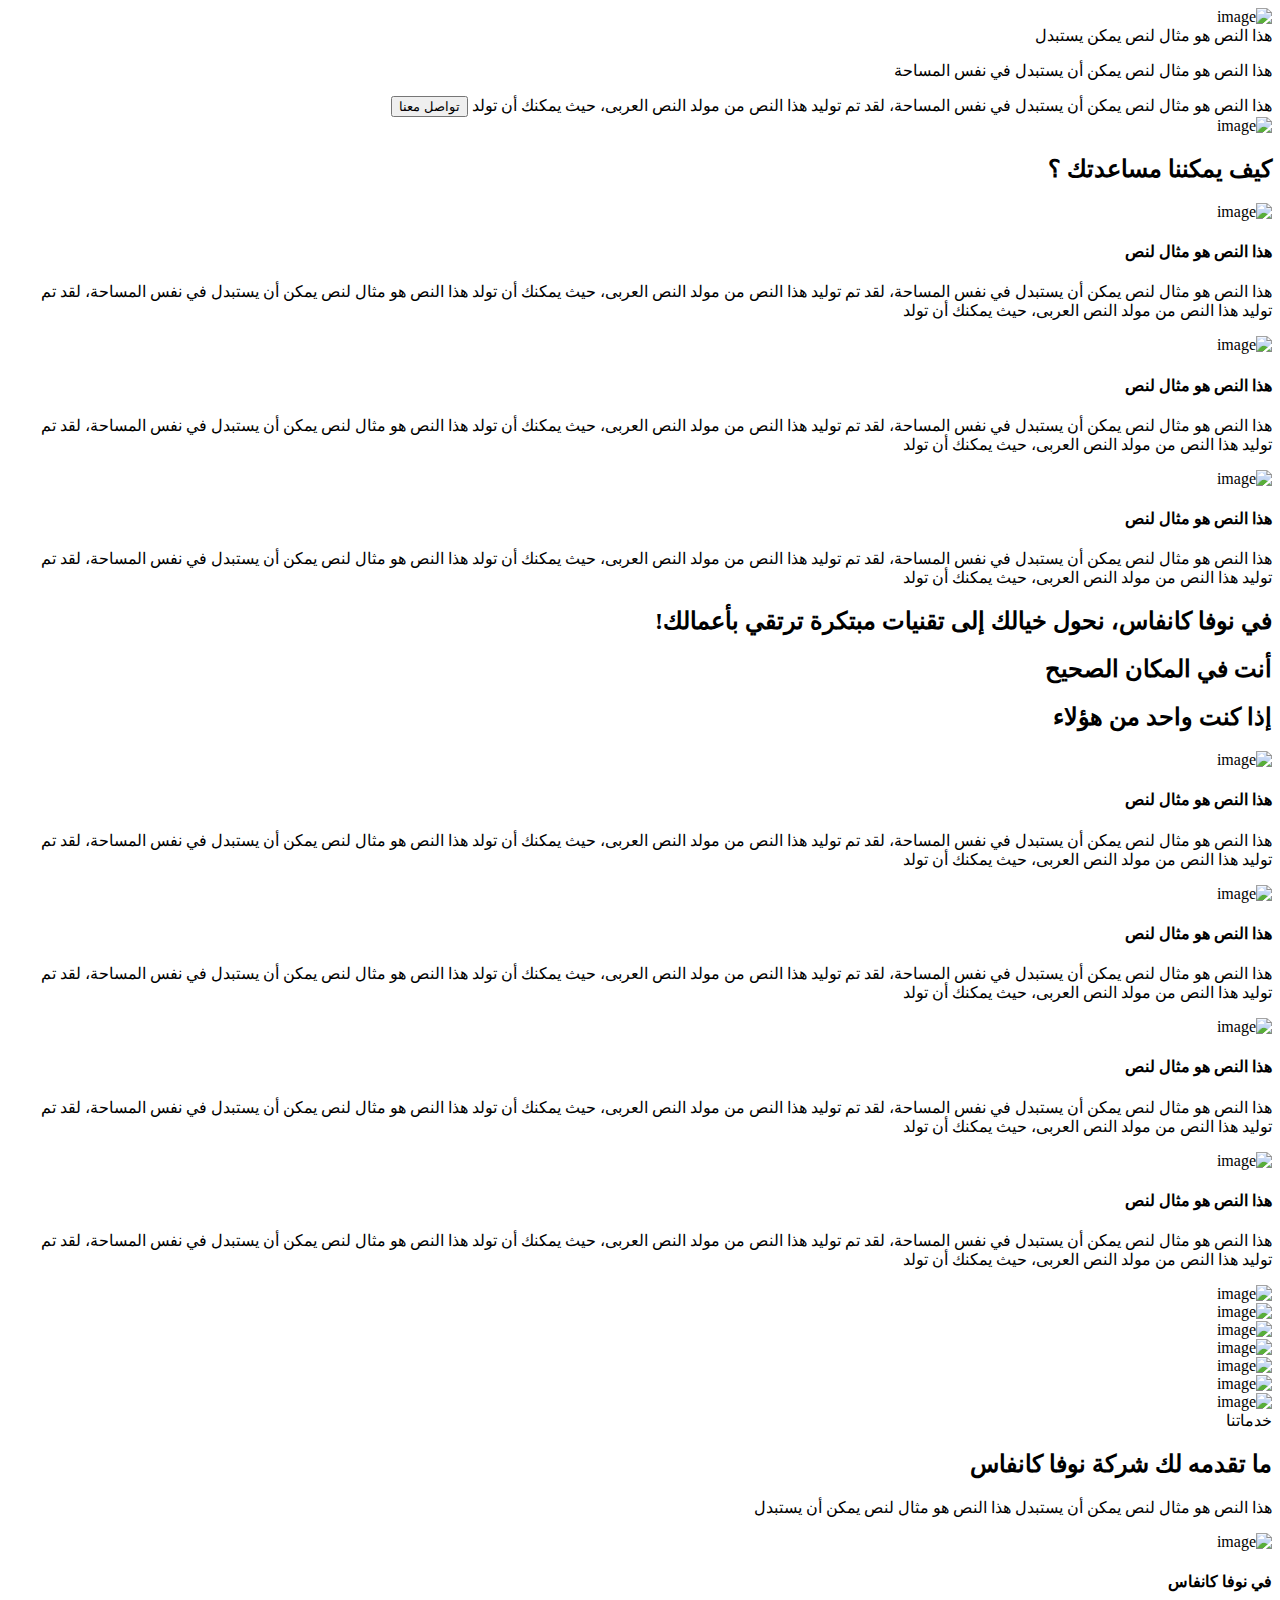
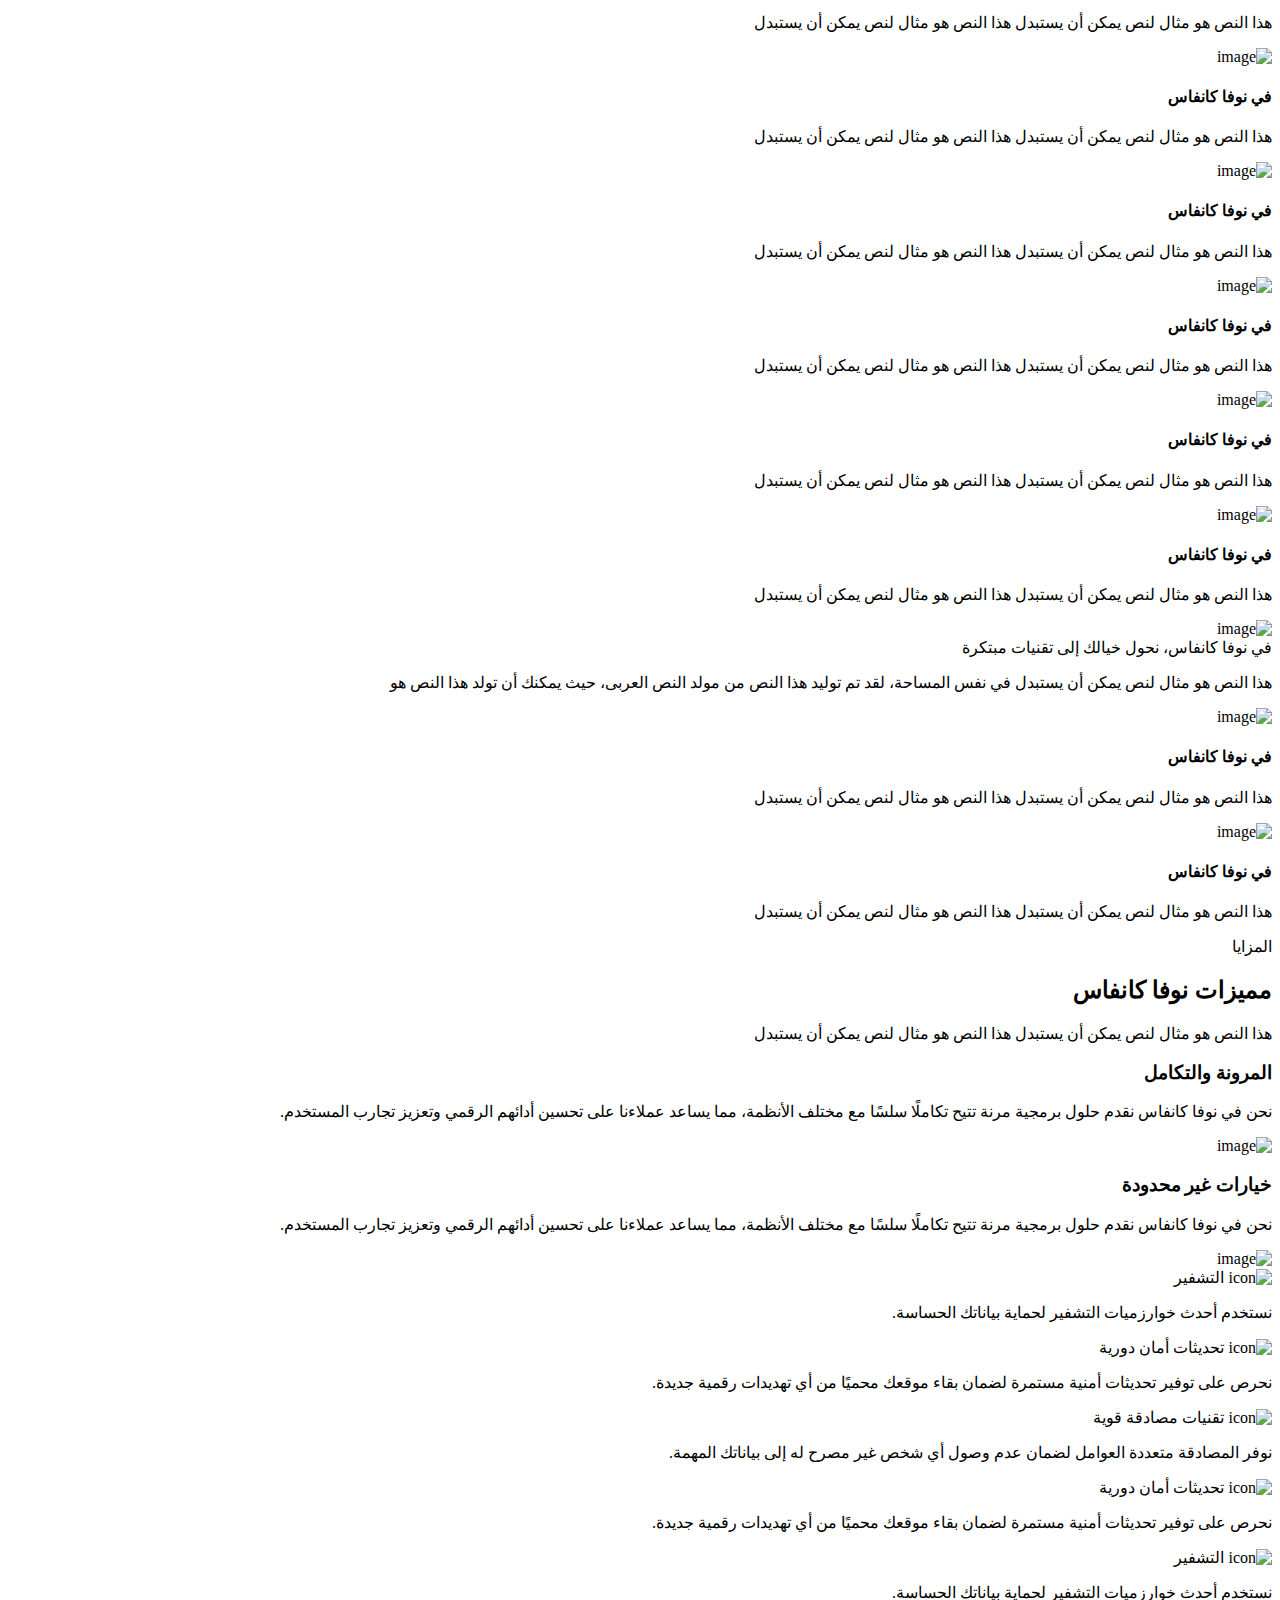
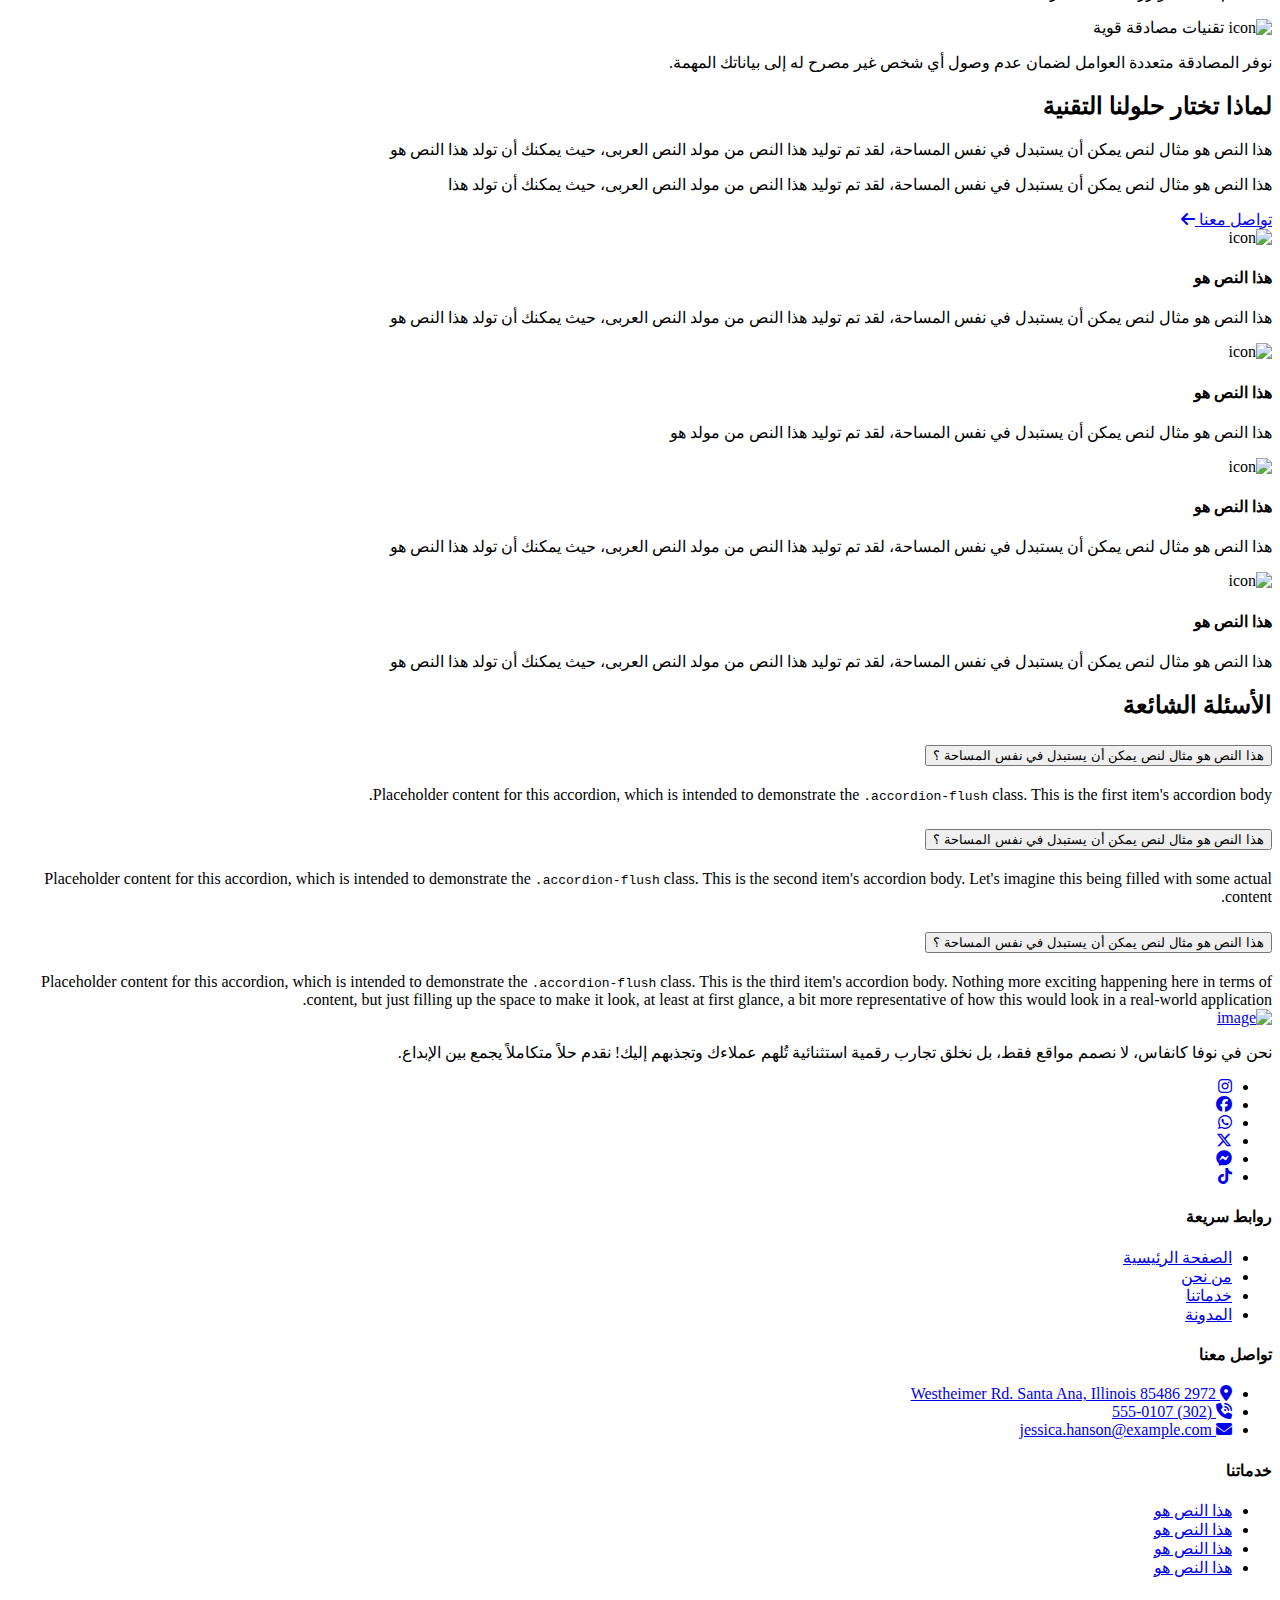
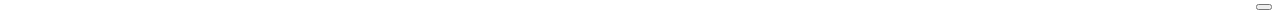
==== index.html @ e133fb49 "Add files via upload" ====
<!DOCTYPE html>
<!-- <html lang="ar" dir="ltr"> -->
<html lang="ar" dir="rtl">

<head>
    <!-- meta tag -->
    <meta charset="utf-8">
    <title>Nova Landing Page</title>
    <meta name="description" content="">
    <!-- responsive tag -->
    <meta http-equiv="x-ua-compatible" content="ie=edge">
    <meta name="viewport" content="width=device-width, initial-scale=1">
    <!-- favicon -->
    <link rel="apple-touch-icon" href="assets/image/fav/nova.png">
    <link rel="shortcut icon" type="image/x-icon" href="assets/image/fav/nova.png">
    <!-- bootstrap v5.3.3 css -->
    <!-- <link rel="stylesheet" type="text/css" href="assets/bootstrap/css/bootstrap.min.css"> -->
    <link rel="stylesheet" type="text/css" href="assets/bootstrap/css/bootstrap.rtl.min.css">
    <!-- AOS animation css -->
    <link rel="stylesheet" type="text/css" href="assets/AOS/aos.css">
    <!--Font-awesome-->
    <link rel="stylesheet" href="https://cdnjs.cloudflare.com/ajax/libs/font-awesome/6.4.2/css/all.min.css" />
    <!-- Swiper Slider css -->
    <link rel="stylesheet" type="text/css" href="assets/swiper/css/swiper-bundle.min.css">
    <!-- style css -->
    <link rel="stylesheet" type="text/css" href="assets/sass/general.css">
    <script src="assets/js/gsap.min.js"></script>
    <!--[if lt IE 9]>
            <script src="https://oss.maxcdn.com/html5shiv/3.7.2/html5shiv.min.js"></script>
            <script src="https://oss.maxcdn.com/respond/1.4.2/respond.min.js"></script>
    <![endif]-->
</head>

<body id="vertical">
    <!-- ============================================================== -->
    <!-- banner -->
    <!-- ============================================================== -->
    <section class="banner-section position-relative overflow-hidden" 
    style="background: url(assets/image/img/banner-bg.png);" data-aos="zoom-in">
        <div class="container banner-section-container position-relative">
            <img class="line-vector-animation" src="assets/image/img/line.png" alt="image" data-aos="zoom-in"/>
            <div class="row justify-content-center text-center">
                <div class="col-lg-8">
                    <div class="banner-text position-relative d-flex flex-column align-items-center justify-content-center row-gap-4">
                        <span class="banner-span d-flex align-items-center justify-content-center" data-aos="zoom-in">هذا النص هو مثال لنص يمكن يستبدل</span>
                        <div class="d-flex align-items-center justify-content-center">
                            <p>
                                هذا النص هو مثال لنص يمكن أن يستبدل في نفس المساحة 
                            </p>
                        </div>
                        <span class="more-description position-relative">هذا النص هو مثال لنص يمكن أن يستبدل في نفس المساحة، لقد تم توليد هذا النص من مولد النص العربى، حيث يمكنك أن تولد </span>
                        <button class="btn btn-primary d-flex align-items-center justify-content-center">تواصل معنا </button>
                    </div>
                </div>
            </div>
        </div>
        <img class="img-fluid bottom-banner" src="assets/image/img/bottom-banner.png" alt="image" data-aos="fade-up"/>
    </section>
    <!-- ============================================================== -->
    <!-- Support Message -->
    <!-- ============================================================== -->
    <section class="support-message py-5">
        <div class="container">
            <div class="content d-flex flex-column">
                <div class="row">
                    <h2 class="titel-section text-center">كيف يمكننا مساعدتك ؟</h2>
                </div>
                <div class="row row-gap-3">
                    <div class="col-lg-4 col-md-6">
                        <div class="support-message-card h-100">
                            <div class="icon d-flex align-items-center justify-content-center mb-4">
                                <img width="30" src="assets/image/icon/code.svg" alt="image" />
                            </div>
                            <div class="text d-flex flex-column row-gap-4">
                                <h4>هذا النص هو مثال لنص </h4>
                                <p>
                                    هذا النص هو مثال لنص يمكن أن يستبدل في نفس المساحة، لقد تم توليد هذا النص من مولد
                                    النص العربى، حيث يمكنك أن تولد هذا النص هو مثال لنص يمكن أن يستبدل في نفس المساحة،
                                    لقد تم توليد هذا النص من مولد النص العربى، حيث يمكنك أن تولد
                                </p>
                            </div>
                        </div>
                    </div>
                    <div class="col-lg-4 col-md-6">
                        <div class="support-message-card h-100">
                            <div class="icon d-flex align-items-center justify-content-center mb-4">
                                <img width="30" src="assets/image/icon/code.svg" alt="image" />
                            </div>
                            <div class="text d-flex flex-column row-gap-4">
                                <h4>هذا النص هو مثال لنص </h4>
                                <p>
                                    هذا النص هو مثال لنص يمكن أن يستبدل في نفس المساحة، لقد تم توليد هذا النص من مولد
                                    النص العربى، حيث يمكنك أن تولد هذا النص هو مثال لنص يمكن أن يستبدل في نفس المساحة،
                                    لقد تم توليد هذا النص من مولد النص العربى، حيث يمكنك أن تولد
                                </p>
                            </div>
                        </div>
                    </div>
                    <div class="col-lg-4 col-md-6">
                        <div class="support-message-card h-100">
                            <div class="icon d-flex align-items-center justify-content-center mb-4">
                                <img width="30" src="assets/image/icon/code.svg" alt="image" />
                            </div>
                            <div class="text d-flex flex-column row-gap-4">
                                <h4>هذا النص هو مثال لنص </h4>
                                <p>
                                    هذا النص هو مثال لنص يمكن أن يستبدل في نفس المساحة، لقد تم توليد هذا النص من مولد
                                    النص العربى، حيث يمكنك أن تولد هذا النص هو مثال لنص يمكن أن يستبدل في نفس المساحة،
                                    لقد تم توليد هذا النص من مولد النص العربى، حيث يمكنك أن تولد
                                </p>
                            </div>
                        </div>
                    </div>
                </div>
                <div class="row">
                    <h2 class="titel-section text-center">في نوفا كانفاس، نحول خيالك إلى تقنيات مبتكرة ترتقي بأعمالك!
                    </h2>
                </div>
            </div>
        </div>
    </section>
    <!-- ============================================================== -->
    <!-- User Guidance -->
    <!-- ============================================================== -->
    <section class="user-guidance py-5">
        <div class="container">
            <div class="row">
                <div class="text-center text-title-margin">
                    <h2 class="titel">أنت في المكان الصحيح</h2>
                    <h2 class="titel">إذا كنت واحد من هؤلاء</h2>
                </div>
            </div>
            <div class="row justify-content-between row-gap-4">
                <div class="col-lg-5 col-md-6">
                    <div class="user-guidance-card h-100">
                        <div class="d-flex align-items-center gap-2 mb-3">
                            <div class="icon d-flex align-items-center justify-content-center">
                                <img width="30" src="assets/image/icon/code.svg" alt="image" />
                            </div>
                            <h4>هذا النص هو مثال لنص </h4>
                        </div>
                        <p>
                            هذا النص هو مثال لنص يمكن أن يستبدل في نفس المساحة، لقد تم توليد هذا النص من مولد
                            النص العربى، حيث يمكنك أن تولد هذا النص هو مثال لنص يمكن أن يستبدل في نفس المساحة،
                            لقد تم توليد هذا النص من مولد النص العربى، حيث يمكنك أن تولد
                        </p>
                    </div>
                </div>
                <div class="col-lg-5 col-md-6">
                    <div class="user-guidance-card h-100">
                        <div class="d-flex align-items-center gap-2 mb-3">
                            <div class="icon d-flex align-items-center justify-content-center">
                                <img width="30" src="assets/image/icon/code.svg" alt="image" />
                            </div>
                            <h4>هذا النص هو مثال لنص </h4>
                        </div>
                        <p>
                            هذا النص هو مثال لنص يمكن أن يستبدل في نفس المساحة، لقد تم توليد هذا النص من مولد
                            النص العربى، حيث يمكنك أن تولد هذا النص هو مثال لنص يمكن أن يستبدل في نفس المساحة،
                            لقد تم توليد هذا النص من مولد النص العربى، حيث يمكنك أن تولد
                        </p>
                    </div>
                </div>
                <div class="col-lg-5 col-md-6">
                    <div class="user-guidance-card h-100">
                        <div class="d-flex align-items-center gap-2 mb-3">
                            <div class="icon d-flex align-items-center justify-content-center">
                                <img width="30" src="assets/image/icon/code.svg" alt="image" />
                            </div>
                            <h4>هذا النص هو مثال لنص </h4>
                        </div>
                        <p>
                            هذا النص هو مثال لنص يمكن أن يستبدل في نفس المساحة، لقد تم توليد هذا النص من مولد
                            النص العربى، حيث يمكنك أن تولد هذا النص هو مثال لنص يمكن أن يستبدل في نفس المساحة،
                            لقد تم توليد هذا النص من مولد النص العربى، حيث يمكنك أن تولد
                        </p>
                    </div>
                </div>
                <div class="col-lg-5 col-md-6">
                    <div class="user-guidance-card h-100">
                        <div class="d-flex align-items-center gap-2 mb-3">
                            <div class="icon d-flex align-items-center justify-content-center">
                                <img width="30" src="assets/image/icon/code.svg" alt="image" />
                            </div>
                            <h4>هذا النص هو مثال لنص </h4>
                        </div>
                        <p>
                            هذا النص هو مثال لنص يمكن أن يستبدل في نفس المساحة، لقد تم توليد هذا النص من مولد
                            النص العربى، حيث يمكنك أن تولد هذا النص هو مثال لنص يمكن أن يستبدل في نفس المساحة،
                            لقد تم توليد هذا النص من مولد النص العربى، حيث يمكنك أن تولد
                        </p>
                    </div>
                </div>
            </div>
        </div>
    </section>
    <!-- ============================================================== -->
    <!-- Brands -->
    <!-- ============================================================== -->
    <section class="brands-section py-5">
        <div class="container">
            <!-- Swiper -->
            <div class="swiper mySwiper brands">
                <div class="swiper-wrapper">
                    <div class="swiper-slide">
                        <div class="brand-box d-flex align-items-center justify-content-center">
                            <img class="img-fluid w-100" src="assets/image/brand/brand.png" alt="image" />
                        </div>
                    </div>
                    <!---->
                    <div class="swiper-slide">
                        <div class="brand-box d-flex align-items-center justify-content-center">
                            <img class="img-fluid w-100" src="assets/image/brand/brand.png" alt="image" />
                        </div>
                    </div>
                    <!---->
                    <div class="swiper-slide">
                        <div class="brand-box d-flex align-items-center justify-content-center">
                            <img class="img-fluid w-100" src="assets/image/brand/brand.png" alt="image" />
                        </div>
                    </div>
                    <!---->
                    <div class="swiper-slide">
                        <div class="brand-box d-flex align-items-center justify-content-center">
                            <img class="img-fluid w-100" src="assets/image/brand/brand.png" alt="image" />
                        </div>
                    </div>
                    <!---->
                    <div class="swiper-slide">
                        <div class="brand-box d-flex align-items-center justify-content-center">
                            <img class="img-fluid w-100" src="assets/image/brand/brand.png" alt="image" />
                        </div>
                    </div>
                    <!---->
                    <div class="swiper-slide">
                        <div class="brand-box d-flex align-items-center justify-content-center">
                            <img class="img-fluid w-100" src="assets/image/brand/brand.png" alt="image" />
                        </div>
                    </div>
                    <!---->
                    <div class="swiper-slide">
                        <div class="brand-box d-flex align-items-center justify-content-center">
                            <img class="img-fluid w-100" src="assets/image/brand/brand.png" alt="image" />
                        </div>
                    </div>
                    <!---->
                </div>
            </div>
        </div>
    </section>
    <!-- ============================================================== -->
    <!--Services Section-->
    <!-- ============================================================== -->
    <section class="service-section py-5">
        <div class="container">
            <div class="row">
                <div
                    class="title-section-part d-flex flex-column align-items-cener justify-content-center row-gap-2 text-center">
                    <span class="d-block">خدماتنا</span>
                    <h2 class="titel-section">ما تقدمه لك شركة نوفا كانفاس</h2>
                    <p>هذا النص هو مثال لنص يمكن أن يستبدل هذا النص هو مثال لنص يمكن أن يستبدل </p>
                </div>
            </div>
            <div class="row row-gap-3">
                <div class="col-lg-4 col-md-6">
                    <div class="service-section-card h-100">
                        <div class="icon d-flex align-items-center justify-content-center mb-4">
                            <img width="30" src="assets/image/icon/code.svg" alt="image" />
                        </div>
                        <div class="text d-flex flex-column row-gap-4">
                            <h4>في نوفا كانفاس</h4>
                            <p>
                                هذا النص هو مثال لنص يمكن أن يستبدل هذا النص هو مثال لنص يمكن أن يستبدل
                            </p>
                        </div>
                    </div>
                </div>
                <div class="col-lg-4 col-md-6">
                    <div class="service-section-card h-100">
                        <div class="icon d-flex align-items-center justify-content-center mb-4">
                            <img width="30" src="assets/image/icon/code.svg" alt="image" />
                        </div>
                        <div class="text d-flex flex-column row-gap-4">
                            <h4>في نوفا كانفاس</h4>
                            <p>
                                هذا النص هو مثال لنص يمكن أن يستبدل هذا النص هو مثال لنص يمكن أن يستبدل
                            </p>
                        </div>
                    </div>
                </div>
                <div class="col-lg-4 col-md-6">
                    <div class="service-section-card h-100">
                        <div class="icon d-flex align-items-center justify-content-center mb-4">
                            <img width="30" src="assets/image/icon/code.svg" alt="image" />
                        </div>
                        <div class="text d-flex flex-column row-gap-4">
                            <h4>في نوفا كانفاس</h4>
                            <p>
                                هذا النص هو مثال لنص يمكن أن يستبدل هذا النص هو مثال لنص يمكن أن يستبدل
                            </p>
                        </div>
                    </div>
                </div>
                <div class="col-lg-4 col-md-6">
                    <div class="service-section-card h-100">
                        <div class="icon d-flex align-items-center justify-content-center mb-4">
                            <img width="30" src="assets/image/icon/code.svg" alt="image" />
                        </div>
                        <div class="text d-flex flex-column row-gap-4">
                            <h4>في نوفا كانفاس</h4>
                            <p>
                                هذا النص هو مثال لنص يمكن أن يستبدل هذا النص هو مثال لنص يمكن أن يستبدل
                            </p>
                        </div>
                    </div>
                </div>
                <div class="col-lg-4 col-md-6">
                    <div class="service-section-card h-100">
                        <div class="icon d-flex align-items-center justify-content-center mb-4">
                            <img width="30" src="assets/image/icon/code.svg" alt="image" />
                        </div>
                        <div class="text d-flex flex-column row-gap-4">
                            <h4>في نوفا كانفاس</h4>
                            <p>
                                هذا النص هو مثال لنص يمكن أن يستبدل هذا النص هو مثال لنص يمكن أن يستبدل
                            </p>
                        </div>
                    </div>
                </div>
                <div class="col-lg-4 col-md-6">
                    <div class="service-section-card h-100">
                        <div class="icon d-flex align-items-center justify-content-center mb-4">
                            <img width="30" src="assets/image/icon/code.svg" alt="image" />
                        </div>
                        <div class="text d-flex flex-column row-gap-4">
                            <h4>في نوفا كانفاس</h4>
                            <p>
                                هذا النص هو مثال لنص يمكن أن يستبدل هذا النص هو مثال لنص يمكن أن يستبدل
                            </p>
                        </div>
                    </div>
                </div>
            </div>
        </div>
    </section>
    <!-- ============================================================== -->
    <!-- Nova Innovation -->
    <!-- ============================================================== -->
    <section class="nova-innovation py-5">
        <div class="container">
            <div class="row row-gap-3 align-items-center">
                <div class="col-lg-6 col-md-12">
                    <div class="nova-innovation-image overflow-hidden">
                        <img class="img-fluid w-100 h-100" src="assets/image/img/laptop.png" alt="image" />
                    </div>
                </div>
                <!---->
                <div class="col-lg-6 col-md-12">
                    <div class="nova-innovation-text d-flex flex-column row-gap-4">
                        <div class="title-part">
                            <span class="d-block">في نوفا كانفاس،</span>
                            <span class="d-block">نحول خيالك إلى تقنيات مبتكرة </span>
                        </div>
                        <p>
                            هذا النص هو مثال لنص يمكن أن يستبدل في نفس المساحة، لقد تم توليد هذا النص من مولد النص
                            العربى، حيث يمكنك أن تولد هذا النص هو
                        </p>
                        <div class="row row-gap-3">
                            <div class="col-lg-6 col-md-12">
                                <div class="nova-innovation-card h-100">
                                    <div class="icon d-flex align-items-center justify-content-center mb-3">
                                        <img width="30" src="assets/image/icon/code.svg" alt="image" />
                                    </div>
                                    <div class="text d-flex flex-column row-gap-3">
                                        <h4>في نوفا كانفاس</h4>
                                        <p>
                                            هذا النص هو مثال لنص يمكن أن يستبدل هذا النص هو مثال لنص يمكن أن يستبدل
                                        </p>
                                    </div>
                                </div>
                            </div>
                            <div class="col-lg-6 col-md-12">
                                <div class="nova-innovation-card h-100">
                                    <div class="icon d-flex align-items-center justify-content-center mb-3">
                                        <img width="30" src="assets/image/icon/code.svg" alt="image" />
                                    </div>
                                    <div class="text d-flex flex-column row-gap-3">
                                        <h4>في نوفا كانفاس</h4>
                                        <p>
                                            هذا النص هو مثال لنص يمكن أن يستبدل هذا النص هو مثال لنص يمكن أن يستبدل
                                        </p>
                                    </div>
                                </div>
                            </div>
                        </div>
                    </div>
                </div>
            </div>
        </div>
    </section>
    <!-- ============================================================== -->
    <!-- Advantages Section -->
    <!-- ============================================================== -->
    <section class="advantages-section py-5">
        <div class="container">
            <div class="d-flex flex-column row-gap-5">
                <div class="row">
                    <div
                        class="title-section-part mb-0 d-flex flex-column align-items-cener justify-content-center row-gap-2 text-center">
                        <span class="d-block">المزايا</span>
                        <h2 class="titel-section">مميزات نوفا كانفاس</h2>
                        <p>هذا النص هو مثال لنص يمكن أن يستبدل هذا النص هو مثال لنص يمكن أن يستبدل </p>
                    </div>
                </div>
                <div class="row row-gap-3">
                    <div class="col-lg-6">
                        <div class="advantages-section-description d-flex flex-column row-gap-3">
                            <h3 class="titel-section">المرونة والتكامل</h3>
                            <p>
                                نحن في نوفا كانفاس نقدم حلول برمجية مرنة تتيح تكاملًا سلسًا مع مختلف الأنظمة، مما يساعد
                                عملاءنا على تحسين أدائهم الرقمي وتعزيز تجارب المستخدم.
                            </p>
                            <div class="image">
                                <img class="img-fluid w-100" src="assets/image/img/chart.png" alt="image" />
                            </div>
                        </div>
                    </div>
                    <div class="col-lg-6">
                        <div class="advantages-section-description d-flex flex-column row-gap-3">
                            <h3 class="titel-section">خيارات غير محدودة</h3>
                            <p>
                                نحن في نوفا كانفاس نقدم حلول برمجية مرنة تتيح تكاملًا سلسًا مع مختلف الأنظمة، مما يساعد
                                عملاءنا على تحسين أدائهم الرقمي وتعزيز تجارب المستخدم.
                            </p>
                            <div class="image">
                                <img class="img-fluid w-100" src="assets/image/img/circle.png" alt="image" />
                            </div>
                        </div>
                    </div>
                </div>
                <div class="row row-gap-3">
                    <div class="col-lg-4 col-md-6">
                        <div class="advantages-box h-100">
                            <div class="title d-flex align-items-center gap-2 mb-3">
                                <img width="25px" src="assets/image/icon/cipher.svg" alt="icon" />
                                <span class="d-block titel-section">التشفير</span>
                            </div>
                            <p>نستخدم أحدث خوارزميات التشفير لحماية بياناتك الحساسة.</p>
                        </div>
                    </div>
                    <div class="col-lg-4 col-md-6">
                        <div class="advantages-box h-100">
                            <div class="title d-flex align-items-center gap-2 mb-3">
                                <img width="25px" src="assets/image/icon/secure.svg" alt="icon" />
                                <span class="d-block titel-section">تحديثات أمان دورية</span>
                            </div>
                            <p>نحرص على توفير تحديثات أمنية مستمرة لضمان بقاء موقعك محميًا من أي تهديدات رقمية جديدة.
                            </p>
                        </div>
                    </div>
                    <div class="col-lg-4 col-md-6">
                        <div class="advantages-box h-100">
                            <div class="title d-flex align-items-center gap-2 mb-3">
                                <img width="25px" src="assets/image/icon/strong-certificate.svg" alt="icon" />
                                <span class="d-block titel-section">تقنيات مصادقة قوية</span>
                            </div>
                            <p>نوفر المصادقة متعددة العوامل لضمان عدم وصول أي شخص غير مصرح له إلى بياناتك المهمة.</p>
                        </div>
                    </div>
                    <div class="col-lg-4 col-md-6">
                        <div class="advantages-box h-100">
                            <div class="title d-flex align-items-center gap-2 mb-3">
                                <img width="25px" src="assets/image/icon/secure.svg" alt="icon" />
                                <span class="d-block titel-section">تحديثات أمان دورية</span>
                            </div>
                            <p>نحرص على توفير تحديثات أمنية مستمرة لضمان بقاء موقعك محميًا من أي تهديدات رقمية جديدة.
                            </p>
                        </div>
                    </div>
                    <div class="col-lg-4 col-md-6">
                        <div class="advantages-box h-100">
                            <div class="title d-flex align-items-center gap-2 mb-3">
                                <img width="25px" src="assets/image/icon/cipher.svg" alt="icon" />
                                <span class="d-block titel-section">التشفير</span>
                            </div>
                            <p>نستخدم أحدث خوارزميات التشفير لحماية بياناتك الحساسة.</p>
                        </div>
                    </div>
                    <div class="col-lg-4 col-md-6">
                        <div class="advantages-box h-100">
                            <div class="title d-flex align-items-center gap-2 mb-3">
                                <img width="25px" src="assets/image/icon/strong-certificate.svg" alt="icon" />
                                <span class="d-block titel-section">تقنيات مصادقة قوية</span>
                            </div>
                            <p>نوفر المصادقة متعددة العوامل لضمان عدم وصول أي شخص غير مصرح له إلى بياناتك المهمة.</p>
                        </div>
                    </div>
                </div>
            </div>
        </div>
    </section>
    <!-- ============================================================== -->
    <!-- why-choose-our-tech -->
    <!-- ============================================================== -->
    <section class="why-choose-our-tech py-5">
        <div class="container">
            <div class="row row-gap-3 align-items-center">
                <div class="col-lg-6">
                   <div class="why-choose-title-part d-flex flex-column align-items-start">
                        <h2 class="titel-section">لماذا تختار حلولنا التقنية</h2>
                        <div>
                            <p>
                                هذا النص هو مثال لنص يمكن أن يستبدل في نفس المساحة، لقد تم توليد هذا النص من مولد النص العربى، حيث يمكنك أن تولد هذا النص هو 
                            </p>
                            <p>
                                هذا النص هو مثال لنص يمكن أن يستبدل في نفس المساحة، لقد تم توليد هذا النص من مولد النص العربى، حيث يمكنك أن تولد هذا  
                            </p>
                        </div>
                        <a href="#" class="btn btn-outline-primary d-flex align-items-center justify-content-start gap-3">
                            <span>تواصل معنا </span>
                            <span class="icon d-flex align-items-center justify-content-center">
                                <i class="fa-solid fa-arrow-left"></i>
                            </span>
                        </a>
                   </div>
                </div>
                <!---->
                <div class="col-lg-6">
                    <div class="row row-gap-3">
                        <div class="col-lg-6 col-md-6">
                           <div class="why-box hover-border-1 position-relative px-3 py-3 d-flex flex-column row-gap-3 h-100">
                                <div class="icon d-flex align-items-center justify-content-center">
                                    <img width="25px" src="assets/image/icon/cloud.svg" alt="icon"/>
                                </div>
                                <h4>هذا النص هو</h4>
                                <p>
                                    هذا النص هو مثال لنص يمكن أن يستبدل في نفس المساحة، لقد تم توليد هذا النص من مولد النص العربى، حيث يمكنك أن تولد هذا النص هو 
                                </p>
                           </div>
                        </div>
                        <!---->
                        <div class="col-lg-6 col-md-6">
                            <div class="why-box hover-border-1 position-relative px-3 py-3 d-flex flex-column row-gap-3 h-100">
                                 <div class="icon d-flex align-items-center justify-content-center">
                                     <img width="25px" src="assets/image/icon/cloud.svg" alt="icon"/>
                                 </div>
                                 <h4>هذا النص هو</h4>
                                 <p>
                                     هذا النص هو مثال لنص يمكن أن يستبدل في نفس المساحة، لقد تم توليد هذا النص من مولد  هو 
                                 </p>
                            </div>
                         </div>
                         <!---->
                         <div class="col-lg-6 col-md-6">
                            <div class="why-box hover-border-1 position-relative px-3 py-3 d-flex flex-column row-gap-3 h-100">
                                 <div class="icon d-flex align-items-center justify-content-center">
                                     <img width="25px" src="assets/image/icon/cloud.svg" alt="icon"/>
                                 </div>
                                 <h4>هذا النص هو</h4>
                                 <p>
                                     هذا النص هو مثال لنص يمكن أن يستبدل في نفس المساحة، لقد تم توليد هذا النص من مولد النص العربى، حيث يمكنك أن تولد هذا النص هو 
                                 </p>
                            </div>
                         </div>
                         <!---->
                         <div class="col-lg-6 col-md-6">
                            <div class="why-box hover-border-1 position-relative px-3 py-3 d-flex flex-column row-gap-3 h-100">
                                 <div class="icon d-flex align-items-center justify-content-center">
                                     <img width="25px" src="assets/image/icon/cloud.svg" alt="icon"/>
                                 </div>
                                 <h4>هذا النص هو</h4>
                                 <p>
                                     هذا النص هو مثال لنص يمكن أن يستبدل في نفس المساحة، لقد تم توليد هذا النص من مولد النص العربى، حيث يمكنك أن تولد هذا النص هو 
                                 </p>
                            </div>
                         </div>
                         <!---->
                    </div>
                </div>
            </div>
        </div>
    </section>
    <!-- ============================================================== -->
    <!--9 -->
    <!-- ============================================================== -->
    <!-- ============================================================== -->
    <!--10 -->
    <!-- ============================================================== -->
    <!-- ============================================================== -->
    <!--Customer Reviews -->
    <!-- ============================================================== -->
    <section class="customer-reviews py-5">
        <div class="container">

        </div>
    </section>
    <!-- ============================================================== -->
    <!-- Common Question -->
    <!-- ============================================================== -->
    <section class="common-question py-5">
        <div class="container">
            <div class="row justify-content-center">
                <div class="col-lg-8">
                    <h2 class="text-center title-common-question">الأسئلة الشائعة</h2>
                    <div class="accordion accordion-flush d-flex flex-column row-gap-4" id="accordionFlushExample">
                        <div class="accordion-item border-0">
                            <h2 class="accordion-header">
                                <button class="accordion-button text-white bg-transparent collapsed" type="button"
                                    data-bs-toggle="collapse" data-bs-target="#flush-collapseOne" aria-expanded="false"
                                    aria-controls="flush-collapseOne">
                                    هذا النص هو مثال لنص يمكن أن يستبدل في نفس المساحة ؟
                                </button>
                            </h2>
                            <div id="flush-collapseOne" class="accordion-collapse collapse"
                                data-bs-parent="#accordionFlushExample">
                                <div class="accordion-body">Placeholder content for this accordion, which is intended to
                                    demonstrate the <code>.accordion-flush</code> class. This is the first item's
                                    accordion body.</div>
                            </div>
                        </div>
                        <div class="accordion-item border-0">
                            <h2 class="accordion-header">
                                <button class="accordion-button text-white bg-transparent collapsed" type="button"
                                    data-bs-toggle="collapse" data-bs-target="#flush-collapseTwo" aria-expanded="false"
                                    aria-controls="flush-collapseTwo">
                                    هذا النص هو مثال لنص يمكن أن يستبدل في نفس المساحة ؟
                                </button>
                            </h2>
                            <div id="flush-collapseTwo" class="accordion-collapse collapse"
                                data-bs-parent="#accordionFlushExample">
                                <div class="accordion-body">Placeholder content for this accordion, which is intended to
                                    demonstrate the <code>.accordion-flush</code> class. This is the second item's
                                    accordion body. Let's imagine this being filled with some actual content.</div>
                            </div>
                        </div>
                        <div class="accordion-item border-0">
                            <h2 class="accordion-header">
                                <button class="accordion-button text-white bg-transparent collapsed" type="button"
                                    data-bs-toggle="collapse" data-bs-target="#flush-collapseThree"
                                    aria-expanded="false" aria-controls="flush-collapseThree">
                                    هذا النص هو مثال لنص يمكن أن يستبدل في نفس المساحة ؟
                                </button>
                            </h2>
                            <div id="flush-collapseThree" class="accordion-collapse collapse"
                                data-bs-parent="#accordionFlushExample">
                                <div class="accordion-body">Placeholder content for this accordion, which is intended to
                                    demonstrate the <code>.accordion-flush</code> class. This is the third item's
                                    accordion body. Nothing more exciting happening here in terms of content, but just
                                    filling up the space to make it look, at least at first glance, a bit more
                                    representative of how this would look in a real-world application.</div>
                            </div>
                        </div>
                    </div>
                </div>
            </div>
        </div>
    </section>
    <!-- ============================================================== -->
    <!--Footer -->
    <!-- ============================================================== -->
    <footer class="py-5">
        <div class="container">
            <div class="row">
                <div class="col">
                    <div class="footer-description">
                        <a href="index.html" class="d-block mb-4">
                            <img src="assets/image/logo/logo.webp" alt="image" />
                        </a>
                        <p class="mb-3">
                            نحن في نوفا كانفاس، لا نصمم مواقع فقط، بل نخلق تجارب رقمية استثنائية تُلهم عملاءك وتجذبهم
                            إليك! نقدم حلاً متكاملاً يجمع بين الإبداع.
                        </p>
                        <ul class="social-links d-flex align-items-center gap-3">
                            <li>
                                <a href="#" class="d-flex align-items-center justify-content-center text-white">
                                    <i class="fa-brands fa-instagram"></i>
                                </a>
                            </li>
                            <li>
                                <a href="#" class="d-flex align-items-center justify-content-center text-white">
                                    <i class="fa-brands fa-facebook"></i>
                                </a>
                            </li>
                            <li>
                                <a href="#" class="d-flex align-items-center justify-content-center text-white">
                                    <i class="fa-brands fa-whatsapp"></i>
                                </a>
                            </li>
                            <li>
                                <a href="#" class="d-flex align-items-center justify-content-center text-white">
                                    <i class="fa-brands fa-x-twitter"></i>
                                </a>
                            </li>
                            <li>
                                <a href="#" class="d-flex align-items-center justify-content-center text-white">
                                    <i class="fa-brands fa-facebook-messenger"></i>
                                </a>
                            </li>
                            <li>
                                <a href="#" class="d-flex align-items-center justify-content-center text-white">
                                    <i class="fa-brands fa-tiktok"></i>
                                </a>
                            </li>
                        </ul>
                    </div>
                </div>
                <!---->
                <div class="col d-flex justify-content-center">
                    <div class="footer-link">
                        <h4 class="footer-title mb-3">روابط سريعة</h4>
                        <ul class="list-link d-flex flex-column row-gap-2">
                            <li>
                                <a href="#">الصفحة الرئيسية</a>
                            </li>
                            <li>
                                <a href="#">من نحن</a>
                            </li>
                            <li>
                                <a href="#">خدماتنا</a>
                            </li>
                            <li>
                                <a href="#">المدونة</a>
                            </li>
                        </ul>
                    </div>
                </div>
                <!---->
                <div class="col d-flex justify-content-center">
                    <div class="footer-link">
                        <h4 class="footer-title mb-3">تواصل معنا</h4>
                        <ul class="list-link d-flex flex-column row-gap-2">
                            <li>
                                <a href="#" class="d-flex align-items-center gap-2">
                                    <i class="fa-solid fa-location-dot"></i>
                                    <span>2972 Westheimer Rd. Santa Ana, Illinois 85486 </span>
                                </a>
                            </li>
                            <li>
                                <a href="#" class="d-flex align-items-center gap-2">
                                    <i class="fa-solid fa-phone-volume"></i>
                                    <span>(302) 555-0107</span>
                                </a>
                            </li>
                            <li>
                                <a href="#" class="d-flex align-items-center gap-2">
                                    <i class="fa-solid fa-envelope"></i>
                                    <span>jessica.hanson@example.com</span>
                                </a>
                            </li>
                        </ul>
                    </div>
                </div>
                <!---->
                <div class="col d-flex justify-content-end">
                    <div class="footer-link">
                        <h4 class="footer-title mb-3">خدماتنا</h4>
                        <ul class="list-link d-flex flex-column row-gap-2">
                            <li>
                                <a href="#">هذا النص هو</a>
                            </li>
                            <li>
                                <a href="#">هذا النص هو</a>
                            </li>
                            <li>
                                <a href="#">هذا النص هو</a>
                            </li>
                            <li>
                                <a href="#">هذا النص هو</a>
                            </li>
                        </ul>
                    </div>
                </div>
            </div>
        </div>
    </footer>








    <!-- ============================================================== -->
    <!-- back-to-top -->
    <!-- ============================================================== -->
    <button class="back-to-top p-0 m-0" type="button"></button>
    <script src="assets/bootstrap/js/bootstrap.bundle.min.js"></script>
    <script src="https://cdnjs.cloudflare.com/ajax/libs/popper.js/1.14.3/umd/popper.min.js"></script>
    <!--JQuery Js-->
    <script src="assets/jq/jQuery.js"></script>
    <!-- AOS JS -->
    <script src="assets/AOS/aos.js"></script>
    <!--ScrollTrigger-->
    <script src="assets/js/ScrollTrigger.min.js"></script>
    <!--lenis-->
    <script src="assets/js/lenis.js"></script>
    <script src="assets/js/imagesloaded.pkgd.min.js"></script>
    <script src="assets/js/script_lenis.js"></script>
    <!-- Swiper JS -->
    <script src="assets/swiper/js/swiper.min.js"></script>
    <!--Main Js-->
    <script src="assets/js/main.js"></script>

</body>

</html>
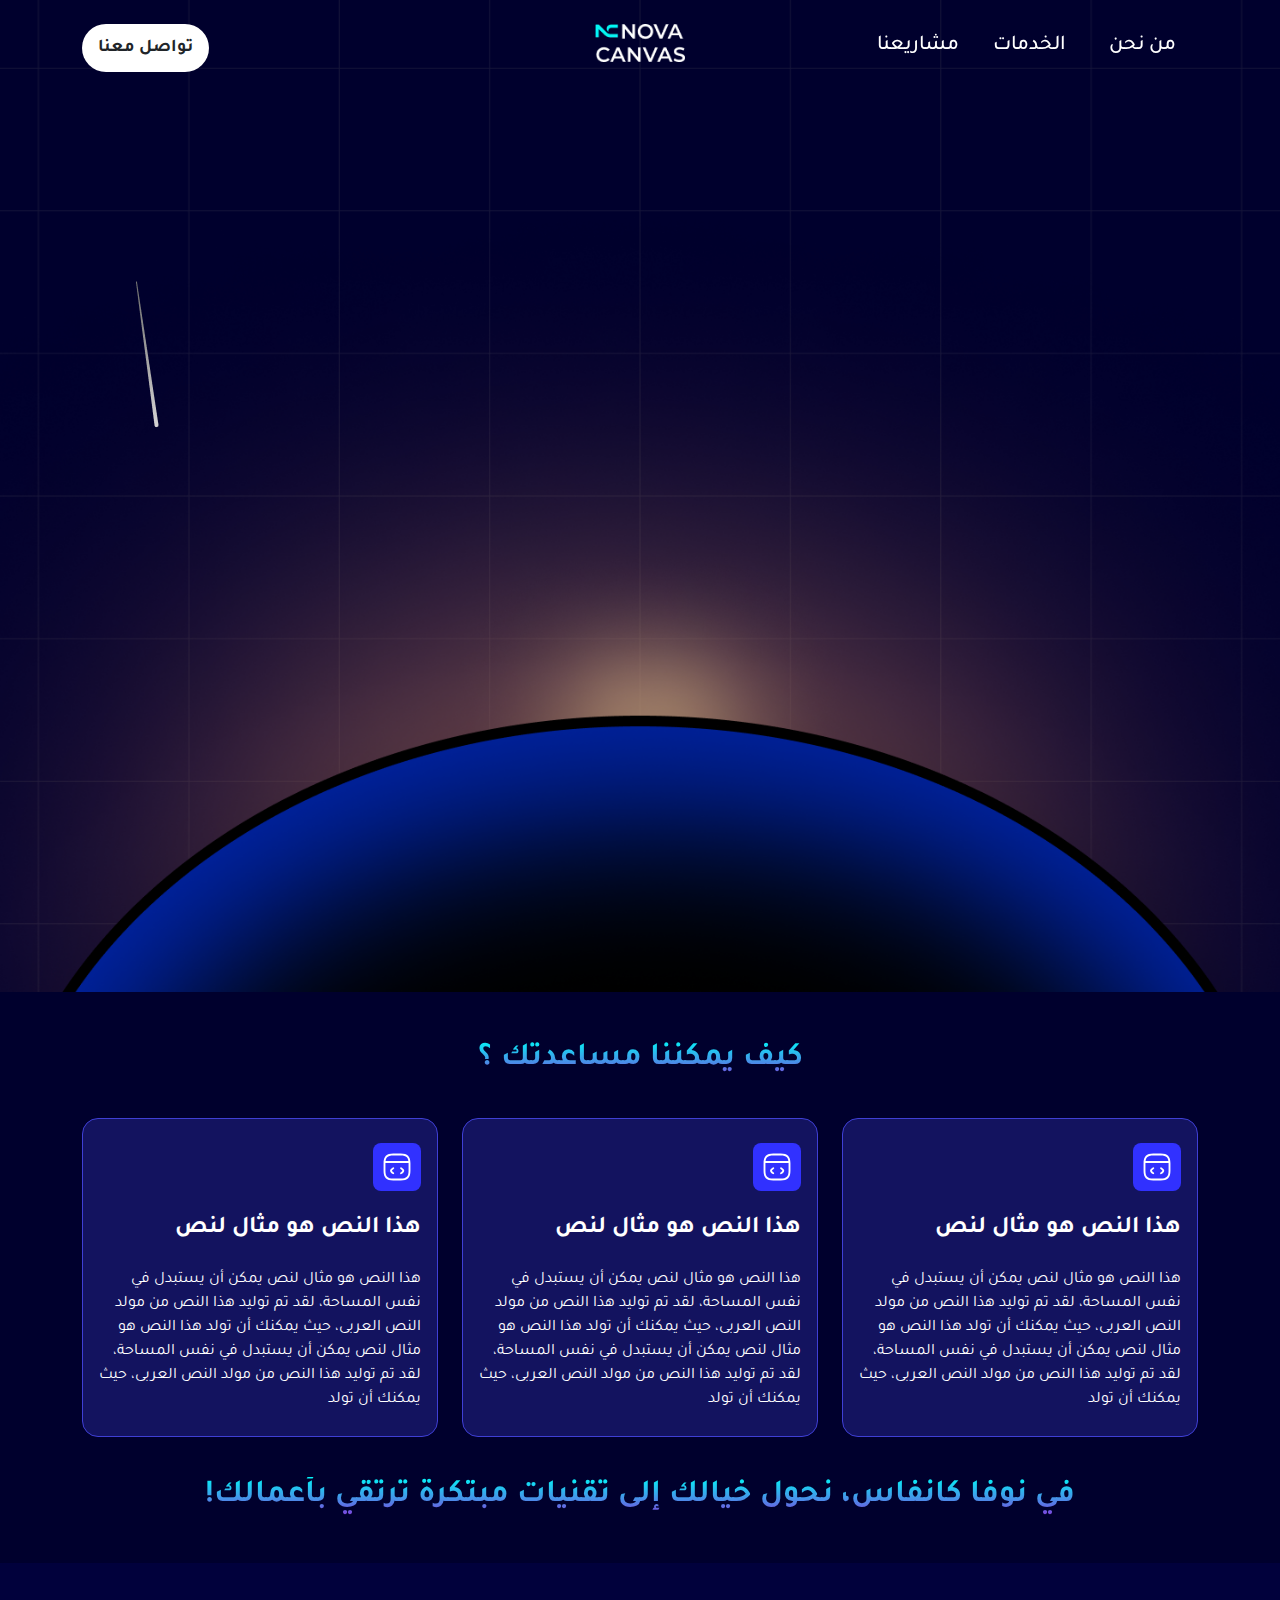
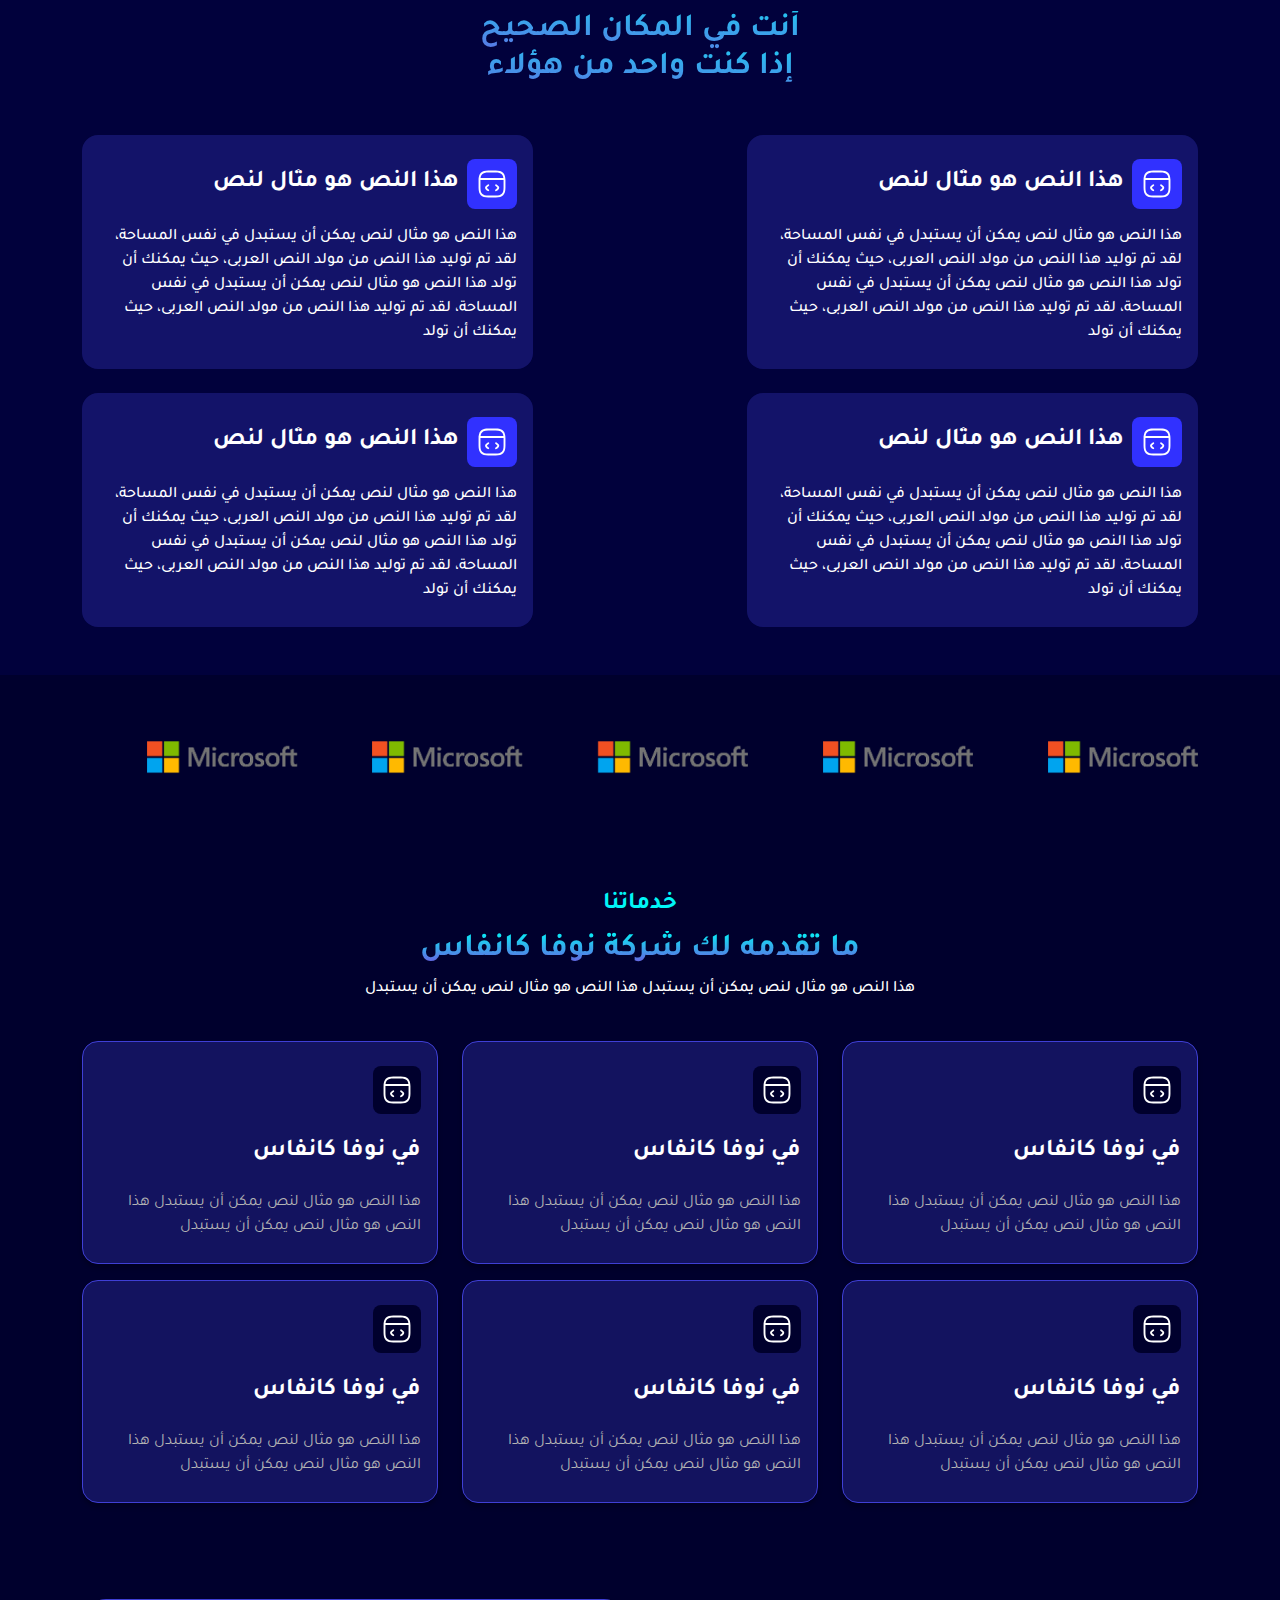
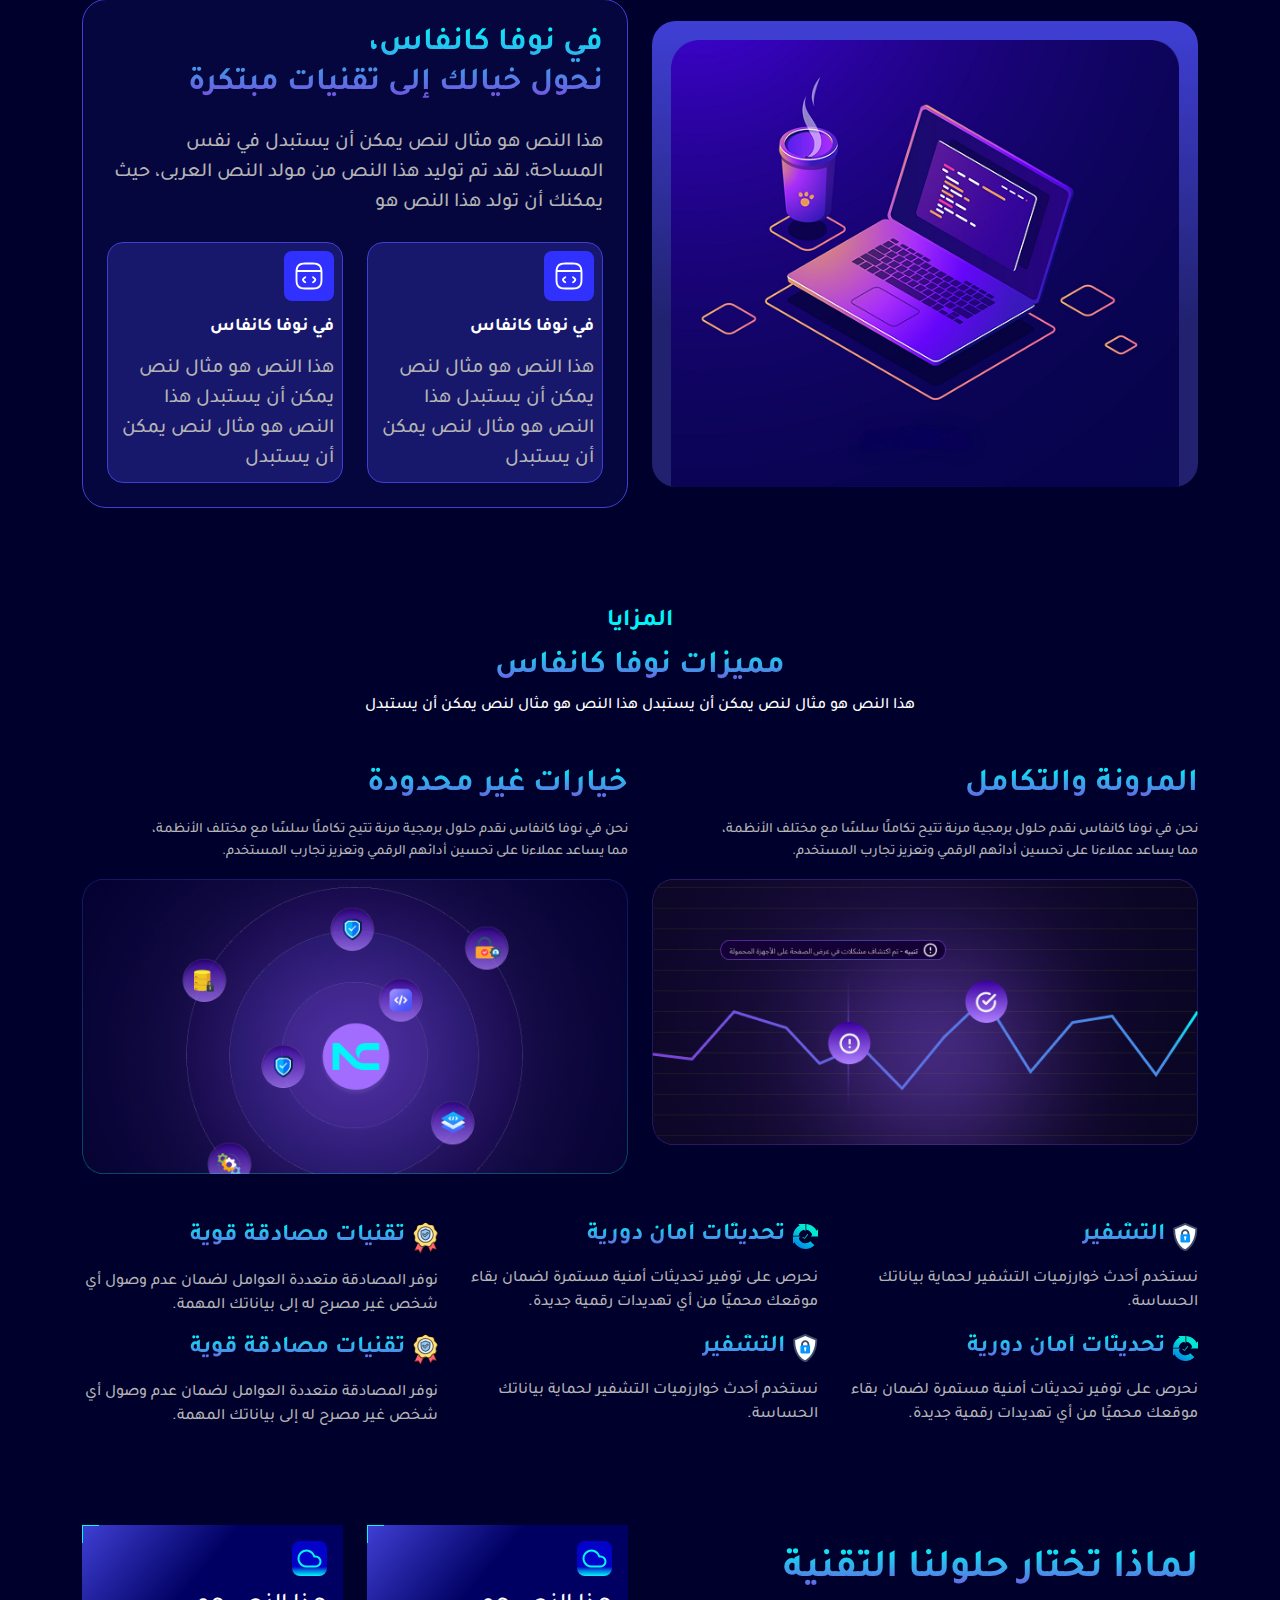
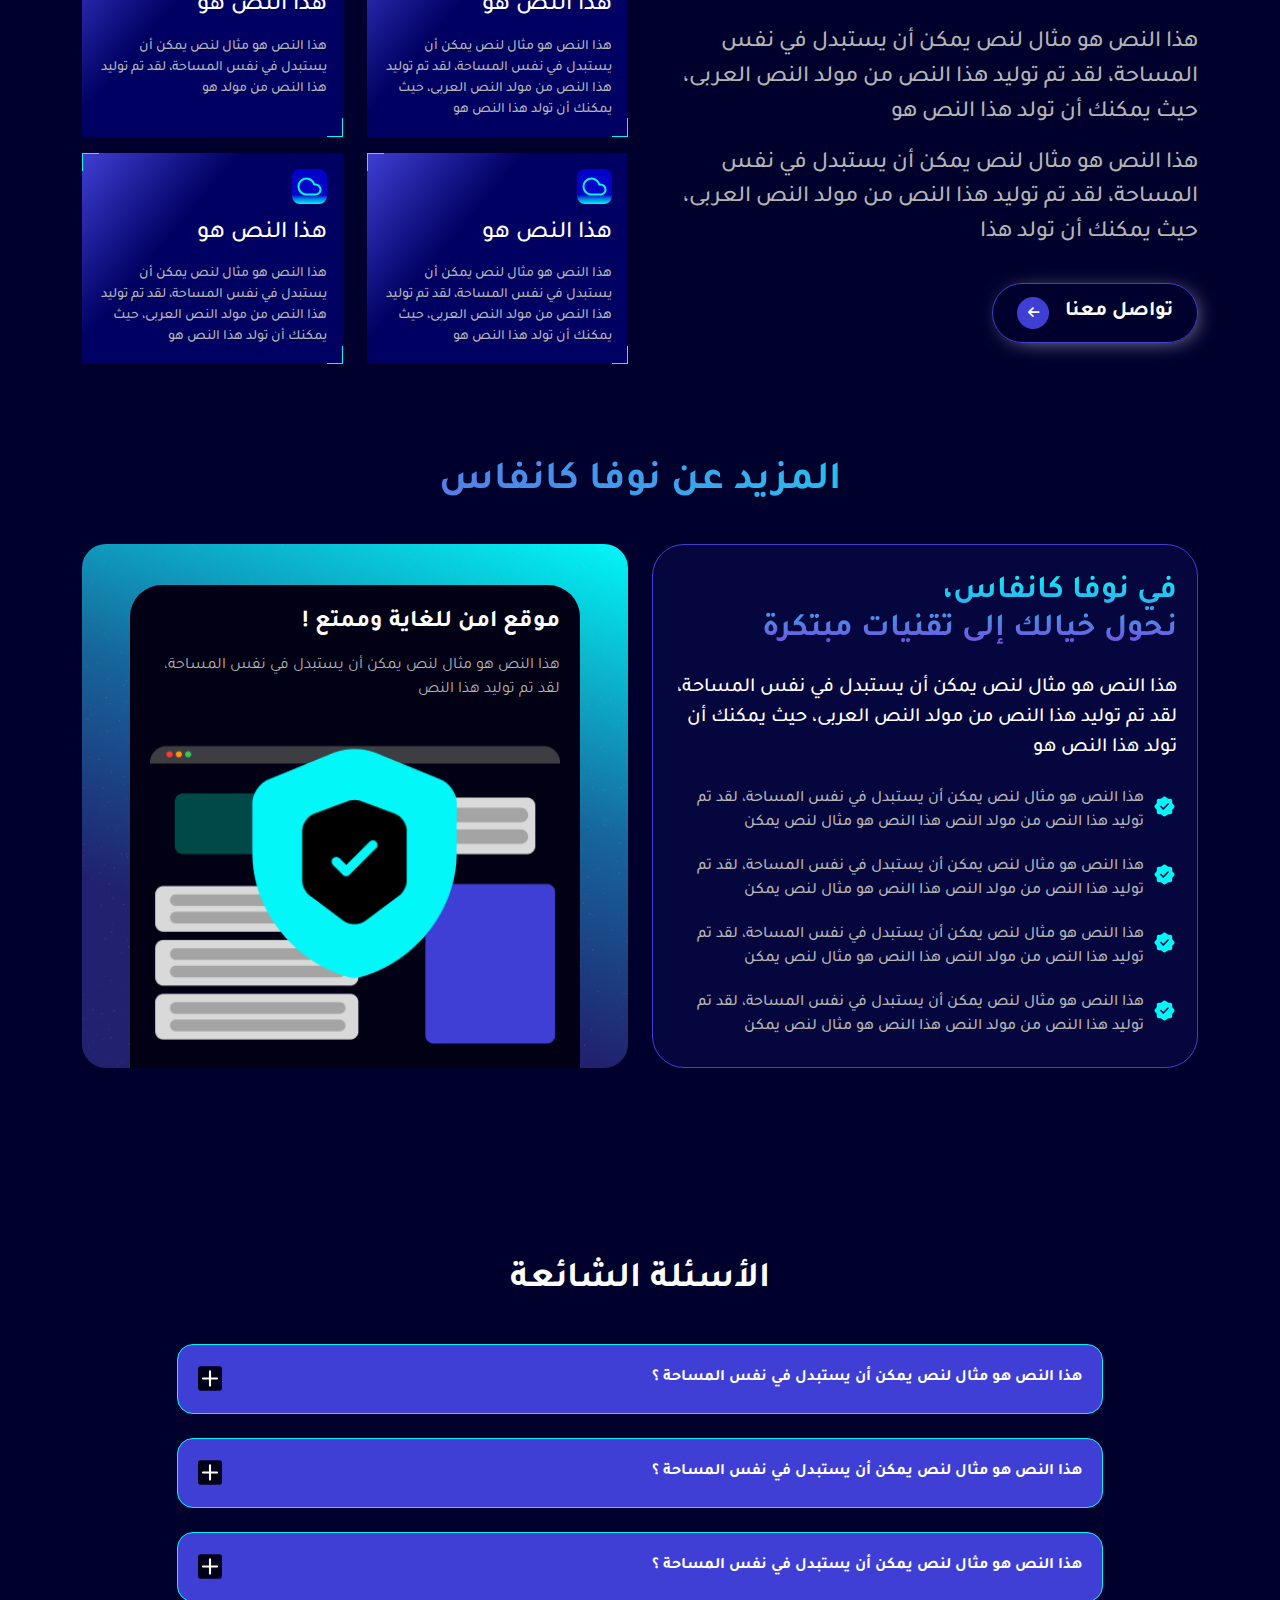
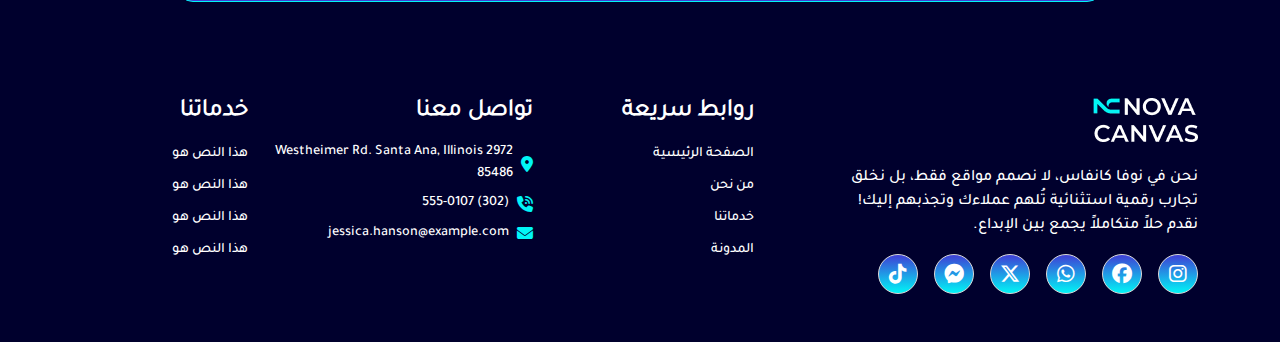
==== commit 2f5c2cff: "home" ====
--- a/index.html
+++ b/index.html
@@ -33,16 +33,63 @@
 
 <body id="vertical">
     <!-- ============================================================== -->
-    <!-- banner -->
-    <!-- ============================================================== -->
-    <section class="banner-section position-relative overflow-hidden" 
-    style="background: url(assets/image/img/banner-bg.png);" data-aos="zoom-in">
+    <!-- Header -->
+    <!-- ============================================================== -->
+    <header>
+        <div class="container">
+            <div class="row">
+                <div class="col-lg col-2">
+                    <nav>
+                        <ul class="nav-links d-flex align-items-center gap-3">
+                            <li class="position-relative">
+                                <a href="#" class="btn hover-button p-0">
+                                    <span class="top content">من نحن</span>
+                                    <span class="bottom content">من نحن</span>
+                                </a>
+                            </li>
+                            <li class="position-relative">
+                                <a href="#" class="btn hover-button p-0">
+                                    <span class="top content">الخدمات</span>
+                                    <span class="bottom content">الخدمات</span>
+                                </a>
+                            </li>
+                            <li class="position-relative">
+                                <a href="#" class="btn hover-button p-0">
+                                    <span class="top content">مشاريعنا</span>
+                                    <span class="bottom content">مشاريعنا</span>
+                                </a>
+                            </li>
+                        </ul>
+                        <div class="menu-toggle">&#9776;</div>
+                    </nav>
+                </div>
+                <div class="col-lg col-6 d-flex justify-content-center">
+                    <div class="logo">
+                        <a href="#">
+                            <img width="90px" src="assets/image/logo/logo.webp" alt="logo" />
+                        </a>
+                    </div>
+                </div>
+                <div class="col-lg col-4 d-flex justify-content-end">
+                    <button class="btn btn-contact-btn border-0 d-flex align-items-center gap-2">
+                        <span>تواصل معنا</span>
+                        <img width="24px" src="assets/image/icon/Arrow left-circle.svg" alt="icon"/>
+                    </button>
+                </div>
+            </div>
+        </div>
+    </header>
+    <!-- ============================================================== -->
+    <!-- Banner -->
+    <!-- ============================================================== -->
+    <section class="banner-section position-relative overflow-hidden"
+        style="background: url(assets/image/img/banner-bg.png);">
         <div class="container banner-section-container position-relative">
-            <img class="line-vector-animation" src="assets/image/img/line.png" alt="image" data-aos="zoom-in"/>
+            <img class="line-vector-animation" src="assets/image/img/line.png" alt="image" data-aos="zoom-in" />
             <div class="row justify-content-center text-center">
                 <div class="col-lg-8">
-                    <div class="banner-text position-relative d-flex flex-column align-items-center justify-content-center row-gap-4">
-                        <span class="banner-span d-flex align-items-center justify-content-center" data-aos="zoom-in">هذا النص هو مثال لنص يمكن يستبدل</span>
+                    <!-- <div class="banner-text position-relative d-flex flex-column align-items-center justify-content-center row-gap-4" data-aos="fade-down">
+                        <span class="banner-span d-flex align-items-center justify-content-center">هذا النص هو مثال لنص يمكن يستبدل</span>
                         <div class="d-flex align-items-center justify-content-center">
                             <p>
                                 هذا النص هو مثال لنص يمكن أن يستبدل في نفس المساحة 
@@ -50,11 +97,11 @@
                         </div>
                         <span class="more-description position-relative">هذا النص هو مثال لنص يمكن أن يستبدل في نفس المساحة، لقد تم توليد هذا النص من مولد النص العربى، حيث يمكنك أن تولد </span>
                         <button class="btn btn-primary d-flex align-items-center justify-content-center">تواصل معنا </button>
-                    </div>
-                </div>
-            </div>
-        </div>
-        <img class="img-fluid bottom-banner" src="assets/image/img/bottom-banner.png" alt="image" data-aos="fade-up"/>
+                    </div> -->
+                </div>
+            </div>
+        </div>
+        <img class="img-fluid bottom-banner" src="assets/image/img/bottom-banner.png" alt="image" data-aos="fade-up" />
     </section>
     <!-- ============================================================== -->
     <!-- Support Message -->
@@ -506,83 +553,145 @@
         <div class="container">
             <div class="row row-gap-3 align-items-center">
                 <div class="col-lg-6">
-                   <div class="why-choose-title-part d-flex flex-column align-items-start">
+                    <div class="why-choose-title-part d-flex flex-column align-items-start">
                         <h2 class="titel-section">لماذا تختار حلولنا التقنية</h2>
                         <div>
                             <p>
-                                هذا النص هو مثال لنص يمكن أن يستبدل في نفس المساحة، لقد تم توليد هذا النص من مولد النص العربى، حيث يمكنك أن تولد هذا النص هو 
-                            </p>
-                            <p>
-                                هذا النص هو مثال لنص يمكن أن يستبدل في نفس المساحة، لقد تم توليد هذا النص من مولد النص العربى، حيث يمكنك أن تولد هذا  
-                            </p>
-                        </div>
-                        <a href="#" class="btn btn-outline-primary d-flex align-items-center justify-content-start gap-3">
+                                هذا النص هو مثال لنص يمكن أن يستبدل في نفس المساحة، لقد تم توليد هذا النص من مولد النص
+                                العربى، حيث يمكنك أن تولد هذا النص هو
+                            </p>
+                            <p>
+                                هذا النص هو مثال لنص يمكن أن يستبدل في نفس المساحة، لقد تم توليد هذا النص من مولد النص
+                                العربى، حيث يمكنك أن تولد هذا
+                            </p>
+                        </div>
+                        <a href="#"
+                            class="btn btn-outline-primary d-flex align-items-center justify-content-start gap-3">
                             <span>تواصل معنا </span>
                             <span class="icon d-flex align-items-center justify-content-center">
                                 <i class="fa-solid fa-arrow-left"></i>
                             </span>
                         </a>
-                   </div>
+                    </div>
                 </div>
                 <!---->
                 <div class="col-lg-6">
                     <div class="row row-gap-3">
                         <div class="col-lg-6 col-md-6">
-                           <div class="why-box hover-border-1 position-relative px-3 py-3 d-flex flex-column row-gap-3 h-100">
+                            <div
+                                class="why-box hover-border-1 position-relative px-3 py-3 d-flex flex-column row-gap-3 h-100">
                                 <div class="icon d-flex align-items-center justify-content-center">
-                                    <img width="25px" src="assets/image/icon/cloud.svg" alt="icon"/>
+                                    <img width="25px" src="assets/image/icon/cloud.svg" alt="icon" />
                                 </div>
                                 <h4>هذا النص هو</h4>
                                 <p>
-                                    هذا النص هو مثال لنص يمكن أن يستبدل في نفس المساحة، لقد تم توليد هذا النص من مولد النص العربى، حيث يمكنك أن تولد هذا النص هو 
-                                </p>
-                           </div>
+                                    هذا النص هو مثال لنص يمكن أن يستبدل في نفس المساحة، لقد تم توليد هذا النص من مولد
+                                    النص العربى، حيث يمكنك أن تولد هذا النص هو
+                                </p>
+                            </div>
                         </div>
                         <!---->
                         <div class="col-lg-6 col-md-6">
-                            <div class="why-box hover-border-1 position-relative px-3 py-3 d-flex flex-column row-gap-3 h-100">
-                                 <div class="icon d-flex align-items-center justify-content-center">
-                                     <img width="25px" src="assets/image/icon/cloud.svg" alt="icon"/>
-                                 </div>
-                                 <h4>هذا النص هو</h4>
-                                 <p>
-                                     هذا النص هو مثال لنص يمكن أن يستبدل في نفس المساحة، لقد تم توليد هذا النص من مولد  هو 
-                                 </p>
-                            </div>
-                         </div>
-                         <!---->
-                         <div class="col-lg-6 col-md-6">
-                            <div class="why-box hover-border-1 position-relative px-3 py-3 d-flex flex-column row-gap-3 h-100">
-                                 <div class="icon d-flex align-items-center justify-content-center">
-                                     <img width="25px" src="assets/image/icon/cloud.svg" alt="icon"/>
-                                 </div>
-                                 <h4>هذا النص هو</h4>
-                                 <p>
-                                     هذا النص هو مثال لنص يمكن أن يستبدل في نفس المساحة، لقد تم توليد هذا النص من مولد النص العربى، حيث يمكنك أن تولد هذا النص هو 
-                                 </p>
-                            </div>
-                         </div>
-                         <!---->
-                         <div class="col-lg-6 col-md-6">
-                            <div class="why-box hover-border-1 position-relative px-3 py-3 d-flex flex-column row-gap-3 h-100">
-                                 <div class="icon d-flex align-items-center justify-content-center">
-                                     <img width="25px" src="assets/image/icon/cloud.svg" alt="icon"/>
-                                 </div>
-                                 <h4>هذا النص هو</h4>
-                                 <p>
-                                     هذا النص هو مثال لنص يمكن أن يستبدل في نفس المساحة، لقد تم توليد هذا النص من مولد النص العربى، حيث يمكنك أن تولد هذا النص هو 
-                                 </p>
-                            </div>
-                         </div>
-                         <!---->
-                    </div>
-                </div>
-            </div>
-        </div>
-    </section>
-    <!-- ============================================================== -->
-    <!--9 -->
-    <!-- ============================================================== -->
+                            <div
+                                class="why-box hover-border-1 position-relative px-3 py-3 d-flex flex-column row-gap-3 h-100">
+                                <div class="icon d-flex align-items-center justify-content-center">
+                                    <img width="25px" src="assets/image/icon/cloud.svg" alt="icon" />
+                                </div>
+                                <h4>هذا النص هو</h4>
+                                <p>
+                                    هذا النص هو مثال لنص يمكن أن يستبدل في نفس المساحة، لقد تم توليد هذا النص من مولد هو
+                                </p>
+                            </div>
+                        </div>
+                        <!---->
+                        <div class="col-lg-6 col-md-6">
+                            <div
+                                class="why-box hover-border-1 position-relative px-3 py-3 d-flex flex-column row-gap-3 h-100">
+                                <div class="icon d-flex align-items-center justify-content-center">
+                                    <img width="25px" src="assets/image/icon/cloud.svg" alt="icon" />
+                                </div>
+                                <h4>هذا النص هو</h4>
+                                <p>
+                                    هذا النص هو مثال لنص يمكن أن يستبدل في نفس المساحة، لقد تم توليد هذا النص من مولد
+                                    النص العربى، حيث يمكنك أن تولد هذا النص هو
+                                </p>
+                            </div>
+                        </div>
+                        <!---->
+                        <div class="col-lg-6 col-md-6">
+                            <div
+                                class="why-box hover-border-1 position-relative px-3 py-3 d-flex flex-column row-gap-3 h-100">
+                                <div class="icon d-flex align-items-center justify-content-center">
+                                    <img width="25px" src="assets/image/icon/cloud.svg" alt="icon" />
+                                </div>
+                                <h4>هذا النص هو</h4>
+                                <p>
+                                    هذا النص هو مثال لنص يمكن أن يستبدل في نفس المساحة، لقد تم توليد هذا النص من مولد
+                                    النص العربى، حيث يمكنك أن تولد هذا النص هو
+                                </p>
+                            </div>
+                        </div>
+                        <!---->
+                    </div>
+                </div>
+            </div>
+        </div>
+    </section>
+    <!-- ============================================================== -->
+    <!-- Nova Section -->
+    <!-- ============================================================== -->
+    <section class="nava-section py-5">
+        <div class="container">
+            <div class="row">
+                <h3 class="nava-section-title text-center">المزيد عن نوفا كانفاس</h3>
+            </div>
+            <div class="row row-gap-3">
+                <div class="col-lg-6">
+                    <div class="nava-section-details d-flex flex-column row-gap-4 h-100">
+                        <h4 class="titel-section">
+                            <span class="d-block">في نوفا كانفاس،</span>
+                            <span class="d-block">نحول خيالك إلى تقنيات مبتكرة </span>
+                        </h4>
+                        <p>
+                            هذا النص هو مثال لنص يمكن أن يستبدل في نفس المساحة، لقد تم توليد هذا النص من مولد النص
+                            العربى، حيث يمكنك أن تولد هذا النص هو
+                        </p>
+                        <ul>
+                            <li class="d-flex align-items-center gap-2">
+                                <span>هذا النص هو مثال لنص يمكن أن يستبدل في نفس المساحة، لقد تم توليد هذا النص من مولد
+                                    النص هذا النص هو مثال لنص يمكن</span>
+                            </li>
+                            <li class="d-flex align-items-center gap-2">
+                                <span>هذا النص هو مثال لنص يمكن أن يستبدل في نفس المساحة، لقد تم توليد هذا النص من مولد
+                                    النص هذا النص هو مثال لنص يمكن</span>
+                            </li>
+                            <li class="d-flex align-items-center gap-2">
+                                <span>هذا النص هو مثال لنص يمكن أن يستبدل في نفس المساحة، لقد تم توليد هذا النص من مولد
+                                    النص هذا النص هو مثال لنص يمكن</span>
+                            </li>
+                            <li class="d-flex align-items-center gap-2">
+                                <span>هذا النص هو مثال لنص يمكن أن يستبدل في نفس المساحة، لقد تم توليد هذا النص من مولد
+                                    النص هذا النص هو مثال لنص يمكن</span>
+                            </li>
+                        </ul>
+                    </div>
+                </div>
+                <div class="col-lg-6">
+                    <div class="nava-section-image position-relative d-flex align-items-end justify-content-end h-100">
+                        <div class="content position-relative d-flex flex-column justify-content-between row-gap-4">
+                            <div class="d-flex flex-column row-gap-3">
+                                <h5>موقع امن للغاية وممتع !</h5>
+                                <p>
+                                    هذا النص هو مثال لنص يمكن أن يستبدل في نفس المساحة، لقد تم توليد هذا النص
+                                </p>
+                            </div>
+                            <img class="img-fluid w-100" src="assets/image/img/website.png" alt="image" />
+                        </div>
+                    </div>
+                </div>
+            </div>
+        </div>
+    </section>
     <!-- ============================================================== -->
     <!--10 -->
     <!-- ============================================================== -->
@@ -600,12 +709,12 @@
     <section class="common-question py-5">
         <div class="container">
             <div class="row justify-content-center">
-                <div class="col-lg-8">
+                <div class="col-lg-10">
                     <h2 class="text-center title-common-question">الأسئلة الشائعة</h2>
                     <div class="accordion accordion-flush d-flex flex-column row-gap-4" id="accordionFlushExample">
                         <div class="accordion-item border-0">
                             <h2 class="accordion-header">
-                                <button class="accordion-button text-white bg-transparent collapsed" type="button"
+                                <button class="accordion-button text-white collapsed" type="button"
                                     data-bs-toggle="collapse" data-bs-target="#flush-collapseOne" aria-expanded="false"
                                     aria-controls="flush-collapseOne">
                                     هذا النص هو مثال لنص يمكن أن يستبدل في نفس المساحة ؟
@@ -613,14 +722,17 @@
                             </h2>
                             <div id="flush-collapseOne" class="accordion-collapse collapse"
                                 data-bs-parent="#accordionFlushExample">
-                                <div class="accordion-body">Placeholder content for this accordion, which is intended to
-                                    demonstrate the <code>.accordion-flush</code> class. This is the first item's
-                                    accordion body.</div>
+                                <p>
+                                    هذا النص هو مثال لنص يمكن أن يستبدل في نفس المساحة، لقد تم توليد هذا النص من مولد
+                                    النص العربى، حيث يمكنك أن تولد هذا النص هو هذا النص هو مثال لنص يمكن أن يستبدل في
+                                    نفس المساحة، لقد تم توليد هذا النص من مولد النص العربى، حيث يمكنك أن تولد هذا النص
+                                    هو
+                                </p>
                             </div>
                         </div>
                         <div class="accordion-item border-0">
                             <h2 class="accordion-header">
-                                <button class="accordion-button text-white bg-transparent collapsed" type="button"
+                                <button class="accordion-button text-white  collapsed" type="button"
                                     data-bs-toggle="collapse" data-bs-target="#flush-collapseTwo" aria-expanded="false"
                                     aria-controls="flush-collapseTwo">
                                     هذا النص هو مثال لنص يمكن أن يستبدل في نفس المساحة ؟
@@ -628,14 +740,17 @@
                             </h2>
                             <div id="flush-collapseTwo" class="accordion-collapse collapse"
                                 data-bs-parent="#accordionFlushExample">
-                                <div class="accordion-body">Placeholder content for this accordion, which is intended to
-                                    demonstrate the <code>.accordion-flush</code> class. This is the second item's
-                                    accordion body. Let's imagine this being filled with some actual content.</div>
+                                <p>
+                                    هذا النص هو مثال لنص يمكن أن يستبدل في نفس المساحة، لقد تم توليد هذا النص من مولد
+                                    النص العربى، حيث يمكنك أن تولد هذا النص هو هذا النص هو مثال لنص يمكن أن يستبدل في
+                                    نفس المساحة، لقد تم توليد هذا النص من مولد النص العربى، حيث يمكنك أن تولد هذا النص
+                                    هو
+                                </p>
                             </div>
                         </div>
                         <div class="accordion-item border-0">
                             <h2 class="accordion-header">
-                                <button class="accordion-button text-white bg-transparent collapsed" type="button"
+                                <button class="accordion-button text-white  collapsed" type="button"
                                     data-bs-toggle="collapse" data-bs-target="#flush-collapseThree"
                                     aria-expanded="false" aria-controls="flush-collapseThree">
                                     هذا النص هو مثال لنص يمكن أن يستبدل في نفس المساحة ؟
@@ -643,11 +758,12 @@
                             </h2>
                             <div id="flush-collapseThree" class="accordion-collapse collapse"
                                 data-bs-parent="#accordionFlushExample">
-                                <div class="accordion-body">Placeholder content for this accordion, which is intended to
-                                    demonstrate the <code>.accordion-flush</code> class. This is the third item's
-                                    accordion body. Nothing more exciting happening here in terms of content, but just
-                                    filling up the space to make it look, at least at first glance, a bit more
-                                    representative of how this would look in a real-world application.</div>
+                                <p>
+                                    هذا النص هو مثال لنص يمكن أن يستبدل في نفس المساحة، لقد تم توليد هذا النص من مولد
+                                    النص العربى، حيث يمكنك أن تولد هذا النص هو هذا النص هو مثال لنص يمكن أن يستبدل في
+                                    نفس المساحة، لقد تم توليد هذا النص من مولد النص العربى، حيث يمكنك أن تولد هذا النص
+                                    هو
+                                </p>
                             </div>
                         </div>
                     </div>
@@ -660,8 +776,8 @@
     <!-- ============================================================== -->
     <footer class="py-5">
         <div class="container">
-            <div class="row">
-                <div class="col">
+            <div class="row row-gap-4">
+                <div class="col-lg-4 col-md-6">
                     <div class="footer-description">
                         <a href="index.html" class="d-block mb-4">
                             <img src="assets/image/logo/logo.webp" alt="image" />
@@ -670,7 +786,7 @@
                             نحن في نوفا كانفاس، لا نصمم مواقع فقط، بل نخلق تجارب رقمية استثنائية تُلهم عملاءك وتجذبهم
                             إليك! نقدم حلاً متكاملاً يجمع بين الإبداع.
                         </p>
-                        <ul class="social-links d-flex align-items-center gap-3">
+                        <ul class="social-links d-flex flex-wrap align-items-center gap-3">
                             <li>
                                 <a href="#" class="d-flex align-items-center justify-content-center text-white">
                                     <i class="fa-brands fa-instagram"></i>
@@ -705,7 +821,7 @@
                     </div>
                 </div>
                 <!---->
-                <div class="col d-flex justify-content-center">
+                <div class="col-lg-3 col-md-6 d-flex justify-content-lg-center">
                     <div class="footer-link">
                         <h4 class="footer-title mb-3">روابط سريعة</h4>
                         <ul class="list-link d-flex flex-column row-gap-2">
@@ -725,7 +841,7 @@
                     </div>
                 </div>
                 <!---->
-                <div class="col d-flex justify-content-center">
+                <div class="col-lg-3 col-md-6 d-flex">
                     <div class="footer-link">
                         <h4 class="footer-title mb-3">تواصل معنا</h4>
                         <ul class="list-link d-flex flex-column row-gap-2">
@@ -751,7 +867,7 @@
                     </div>
                 </div>
                 <!---->
-                <div class="col d-flex justify-content-end">
+                <div class="col-lg-2 col-md-6 d-flex">
                     <div class="footer-link">
                         <h4 class="footer-title mb-3">خدماتنا</h4>
                         <ul class="list-link d-flex flex-column row-gap-2">
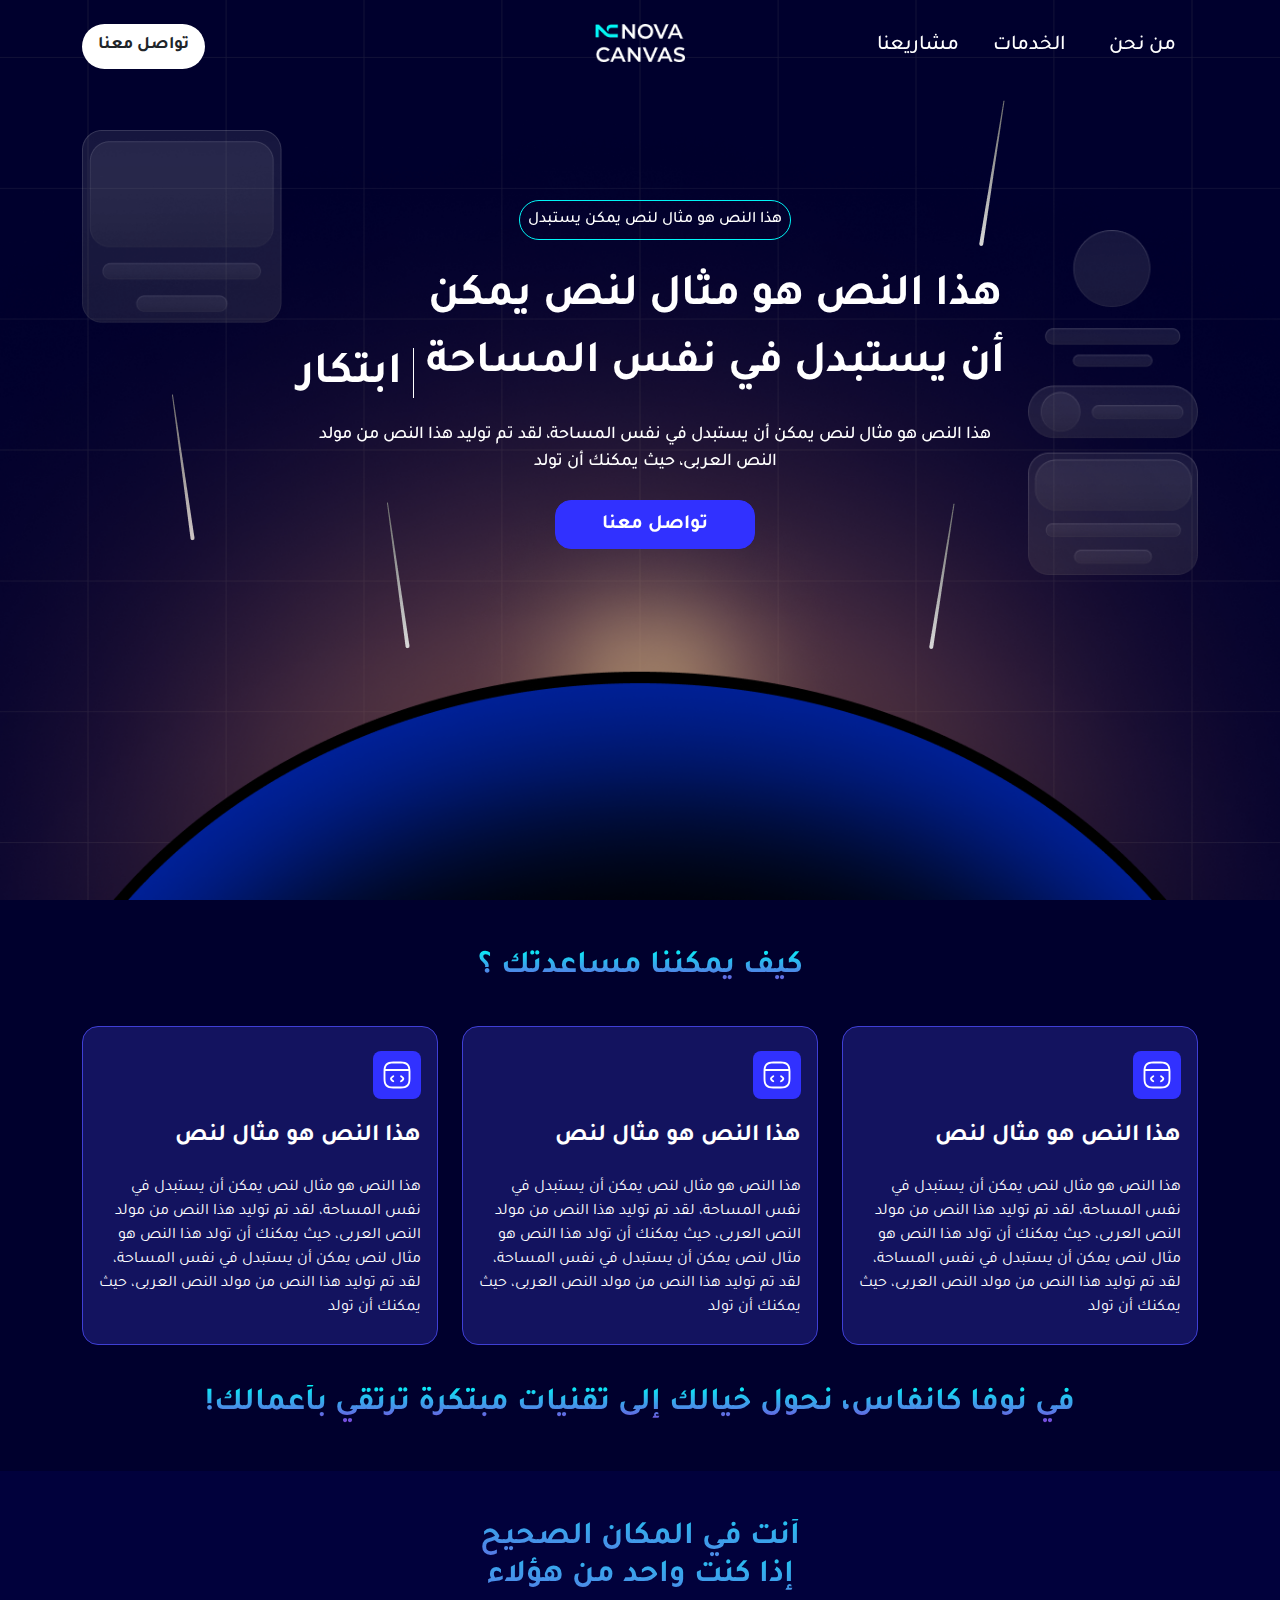
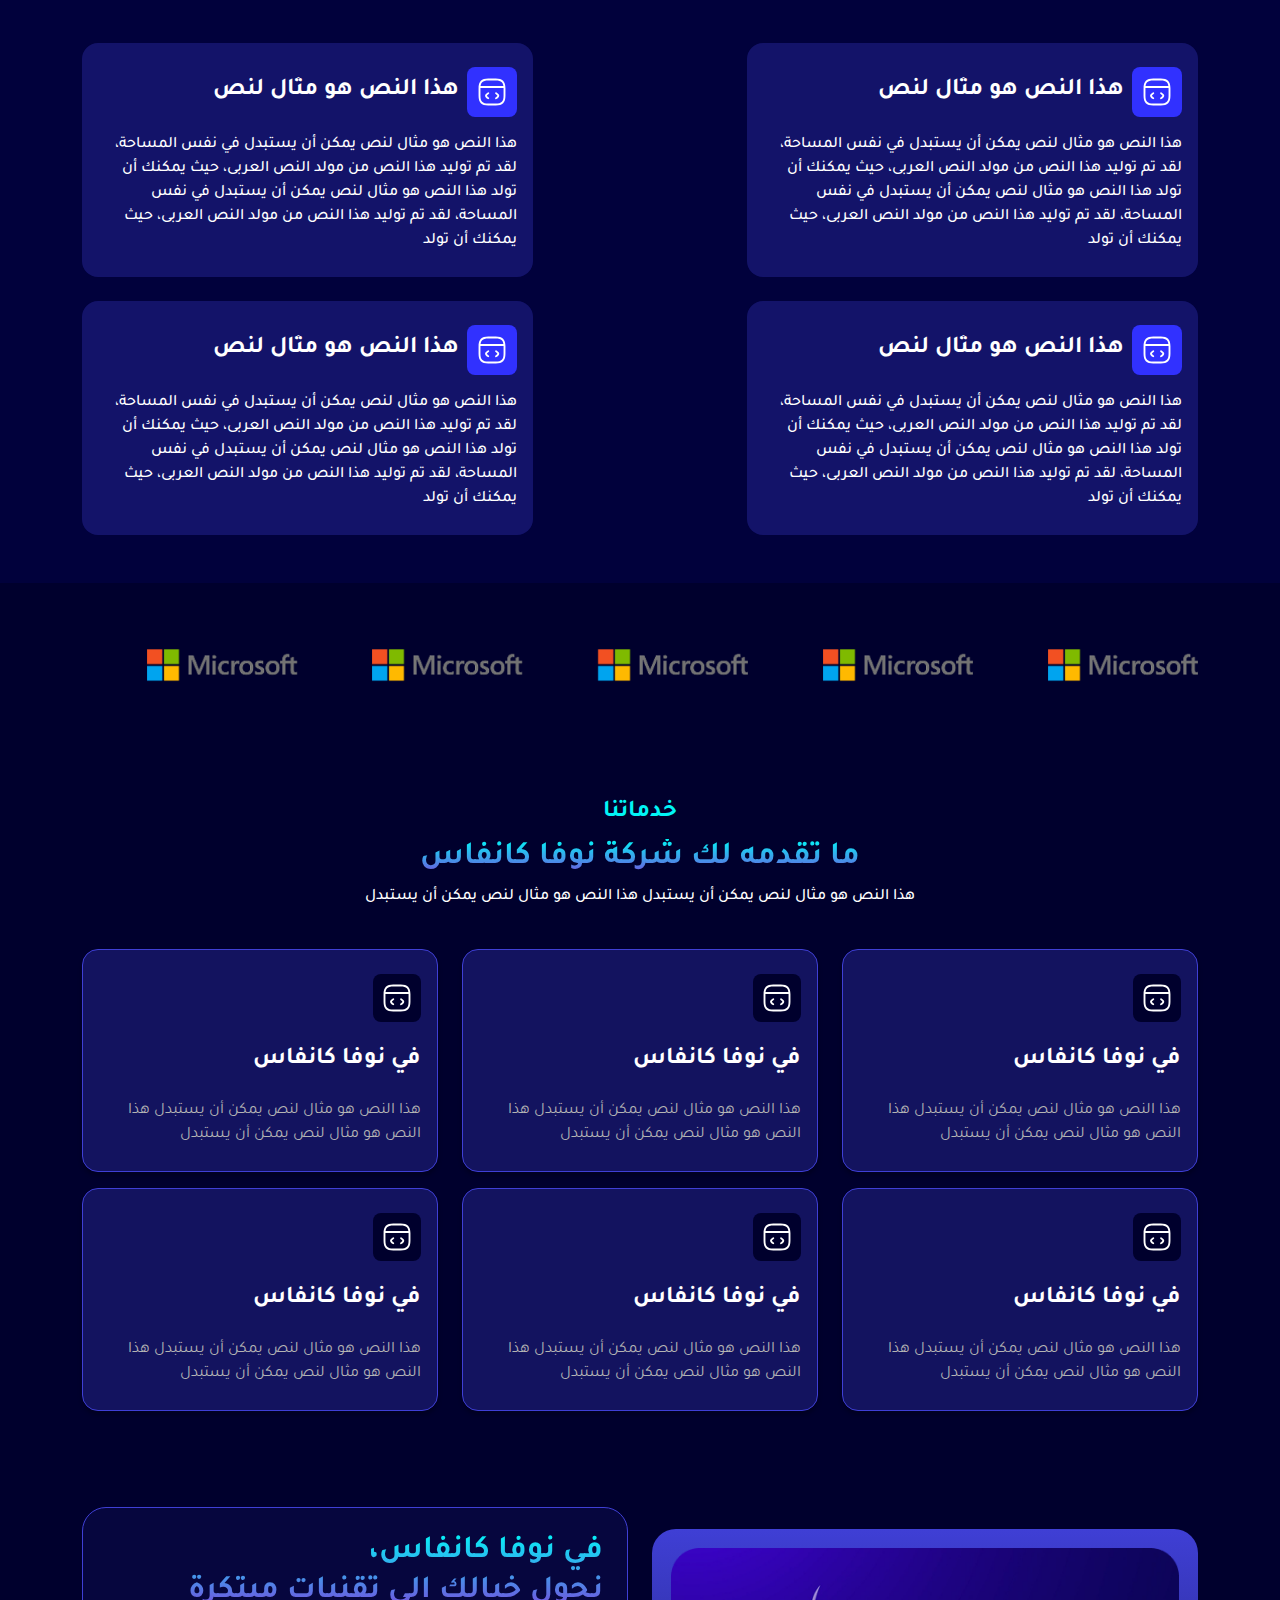
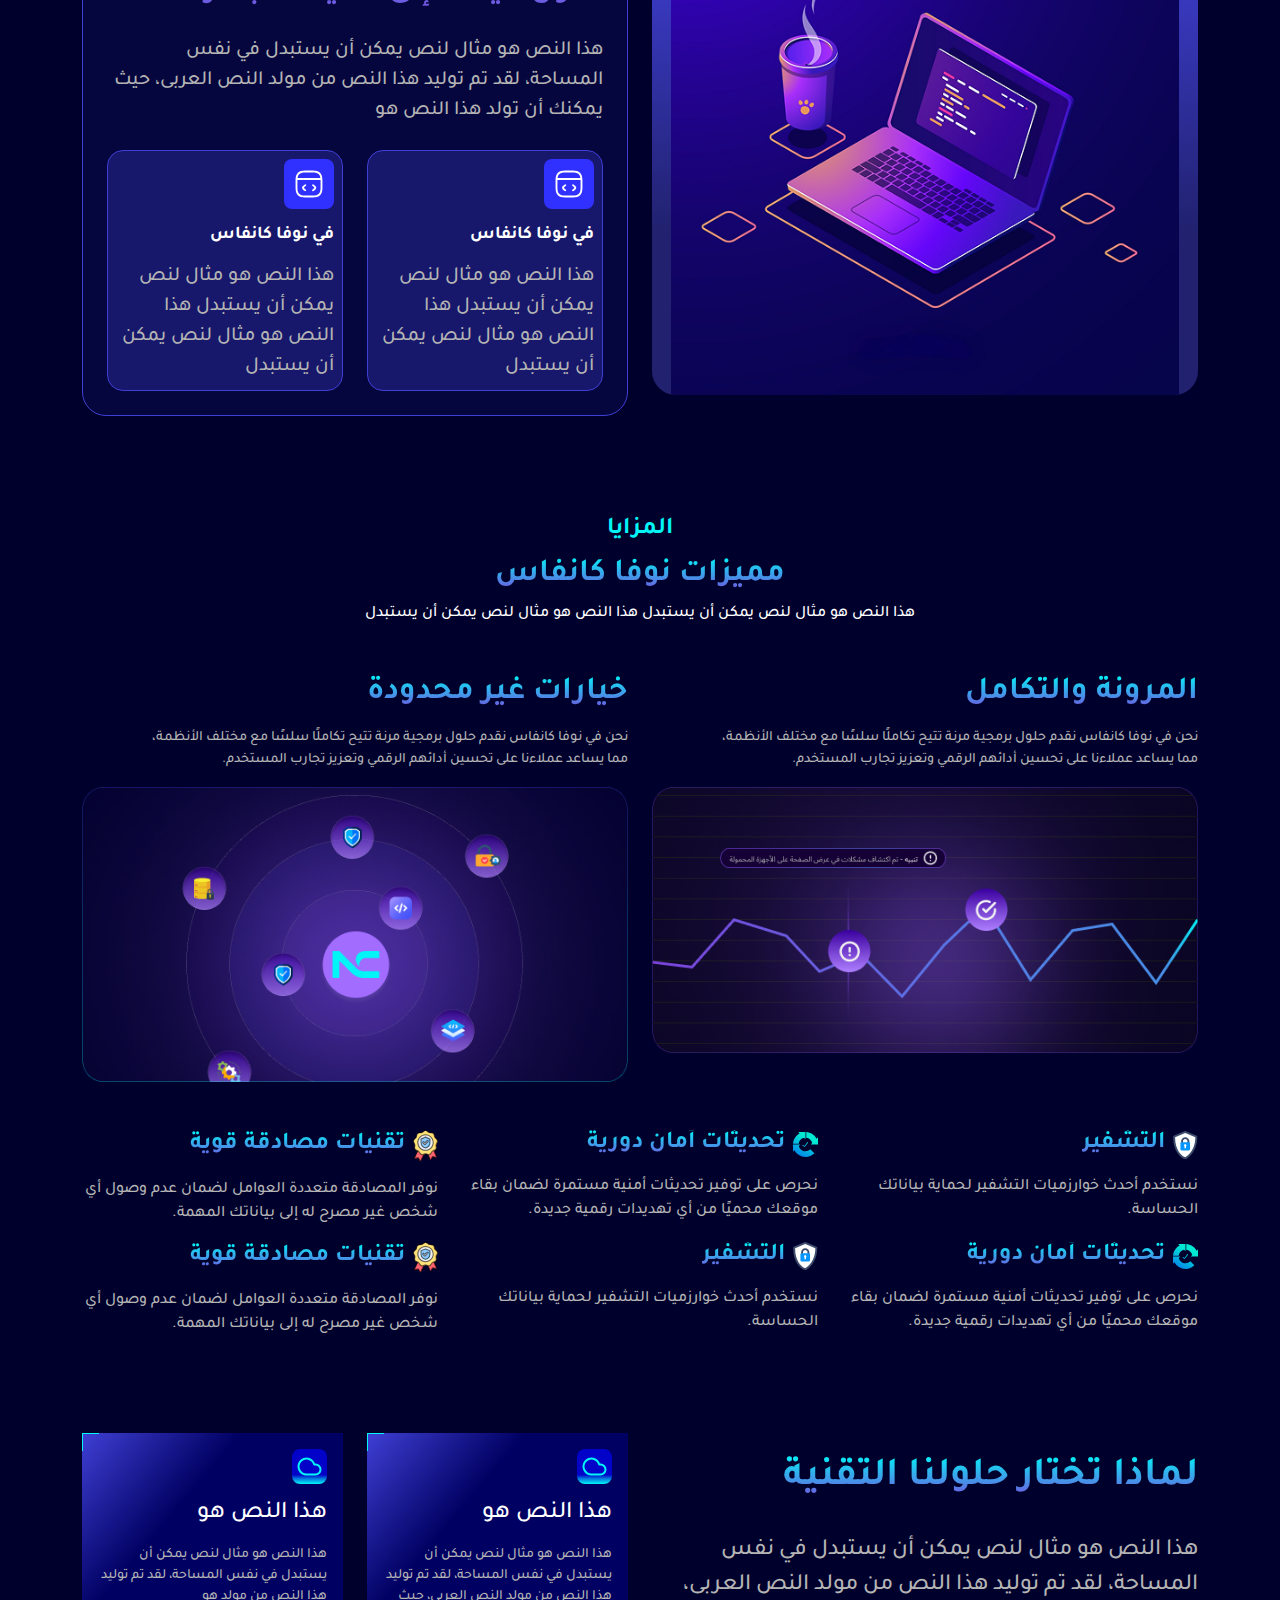
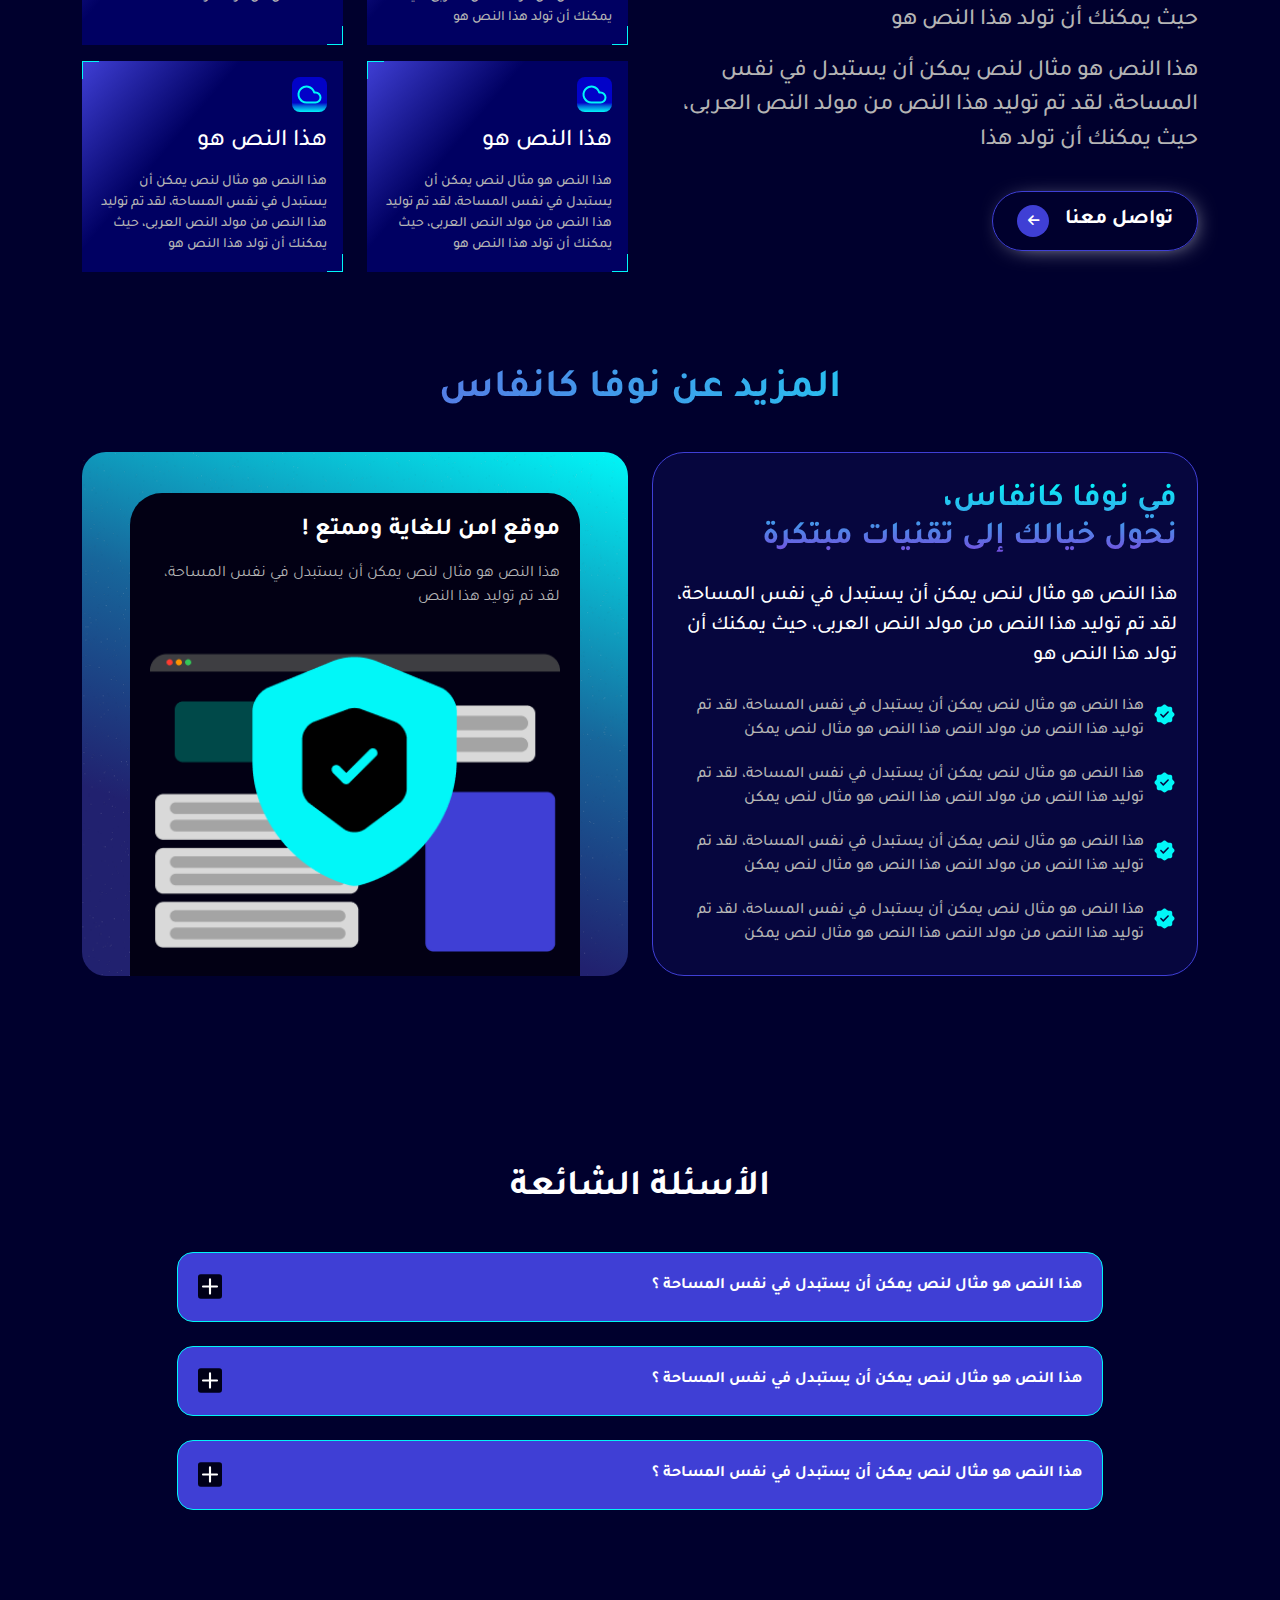
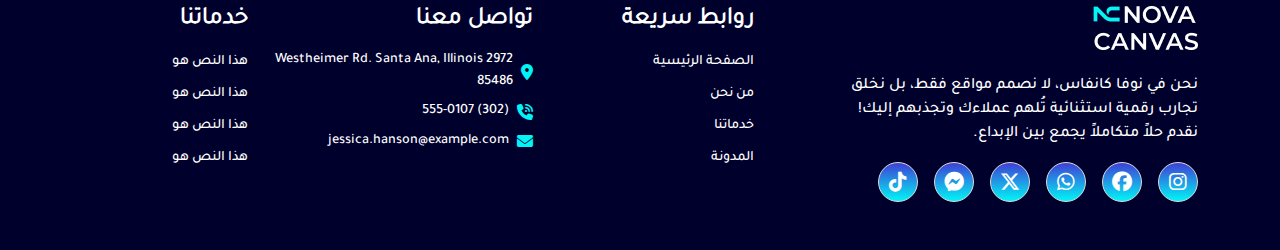
==== commit 10853dc1: "page" ====
--- a/index.html
+++ b/index.html
@@ -73,7 +73,7 @@
                 <div class="col-lg col-4 d-flex justify-content-end">
                     <button class="btn btn-contact-btn border-0 d-flex align-items-center gap-2">
                         <span>تواصل معنا</span>
-                        <img width="24px" src="assets/image/icon/Arrow left-circle.svg" alt="icon"/>
+                        <img width="24px" src="assets/image/icon/Arrow left-circle.svg" alt="icon" />
                     </button>
                 </div>
             </div>
@@ -82,26 +82,46 @@
     <!-- ============================================================== -->
     <!-- Banner -->
     <!-- ============================================================== -->
-    <section class="banner-section position-relative overflow-hidden"
-        style="background: url(assets/image/img/banner-bg.png);">
-        <div class="container banner-section-container position-relative">
-            <img class="line-vector-animation" src="assets/image/img/line.png" alt="image" data-aos="zoom-in" />
-            <div class="row justify-content-center text-center">
-                <div class="col-lg-8">
-                    <!-- <div class="banner-text position-relative d-flex flex-column align-items-center justify-content-center row-gap-4" data-aos="fade-down">
-                        <span class="banner-span d-flex align-items-center justify-content-center">هذا النص هو مثال لنص يمكن يستبدل</span>
-                        <div class="d-flex align-items-center justify-content-center">
-                            <p>
-                                هذا النص هو مثال لنص يمكن أن يستبدل في نفس المساحة 
-                            </p>
-                        </div>
-                        <span class="more-description position-relative">هذا النص هو مثال لنص يمكن أن يستبدل في نفس المساحة، لقد تم توليد هذا النص من مولد النص العربى، حيث يمكنك أن تولد </span>
-                        <button class="btn btn-primary d-flex align-items-center justify-content-center">تواصل معنا </button>
-                    </div> -->
-                </div>
-            </div>
-        </div>
-        <img class="img-fluid bottom-banner" src="assets/image/img/bottom-banner.png" alt="image" data-aos="fade-up" />
+    <section
+        class="banner-section position-relative overflow-hidden d-flex flex-column align-items-center justify-content-center">
+            <div class="container flex-grow-1">
+                <div class="d-flex flex-wrap justify-content-between align-items-start flex-grow-1">
+                    <img class="right-image" width="170px" src="assets/image/img/vector-right.png" alt="image"
+                        data-aos="zoom-in" />
+                    <div class="contant position-relative text-center flex-grow-1 d-flex  align-items-center flex-column row-gap-4"
+                        data-aos="fade-down">
+                        <img class="top-left img-fluid"  src="assets/image/img/line-left.png" alt="image" />
+                        <span class="d-flex align-items-center justify-content-center sub-title">
+                            هذا النص هو مثال لنص يمكن يستبدل
+                        </span>
+                        <div class="row align-items-end">
+                            <div class="col-lg-10 main-title">هذا النص هو مثال لنص يمكن أن يستبدل في نفس المساحة </div>
+                            <div class="col-lg-2 v-slider-frame position-relative main-title">
+                                <ul class="v-slides">
+                                    <li class="v-slide">ابتكار</li>
+                                    <li class="v-slide">تطور</li>
+                                    <li class="v-slide">امان</li>
+                                </ul>
+                            </div>
+                        </div>
+                        <p>
+                            هذا النص هو مثال لنص يمكن أن يستبدل في نفس المساحة، لقد تم توليد هذا النص من مولد النص
+                            العربى، حيث يمكنك أن تولد
+                        </p>
+                        <button class="btn btn-primary d-flex align-items-center justify-content-center">تواصل
+                            معنا</button>
+                        <img class="absolute-left img-fluid"  src="assets/image/img/line.png" alt="image" />
+                        <img class="absolute-right img-fluid"  src="assets/image/img/line-left.png" alt="image" />
+                    </div>
+                    <div class="d-flex flex-column align-items-center justify-content-center">
+                        <img class="left-image" width="200px" src="assets/image/img/vector-left.png" alt="image" />
+                        <img class="animation-image img-fluid" src="assets/image/img/line.png" alt="image" />
+                    </div>
+                </div>
+            </div>
+            <div class="absolute-image">
+                <img class="img-fluid w-100" src="assets/image/img/bottom-banner.png" alt="image" data-aos="fade-up" />
+            </div>
     </section>
     <!-- ============================================================== -->
     <!-- Support Message -->
@@ -917,7 +937,27 @@
     <script src="assets/swiper/js/swiper.min.js"></script>
     <!--Main Js-->
     <script src="assets/js/main.js"></script>
-
+    <script>
+        var vsOpts = {
+            $slides: $('.v-slide'),
+            $list: $('.v-slides'),
+            duration: 6,
+            lineHeight: 50
+        }
+
+        var vSlide = new TimelineMax({
+            paused: true,
+            repeat: -1
+        })
+
+        vsOpts.$slides.each(function (i) {
+            vSlide.to(vsOpts.$list, vsOpts.duration / vsOpts.$slides.length, {
+                y: i * -1 * vsOpts.lineHeight,
+                ease: Elastic.easeOut.config(1, 0.4)
+            })
+        })
+        vSlide.play()
+    </script>
 </body>
 
 </html>--- a/assets/sass/general.css
+++ b/assets/sass/general.css
@@ -607,7 +607,7 @@
   padding: 1.5rem 0;
   position: absolute;
   top: 0;
-  bottom: 0;
+  bottom: unset;
   z-index: 11;
   /* Responsive Styles */
 }
@@ -626,13 +626,13 @@
   border-radius: 4rem;
   background: #fff;
   transition: all 1s ease-out;
-  min-height: 48px;
+  min-height: 45px;
   padding: 0 1rem;
   font-family: "Tajawal-Bold", sans-serif;
 }
 @media (min-width: 399.98px) {
   header .btn-contact-btn {
-    font-size: 1.125rem;
+    font-size: 1.1rem;
   }
 }
 @media (max-width: 400px) {
@@ -700,7 +700,8 @@
     height: 100vh;
     padding: 20px;
     border-radius: 5px;
-    transform: translateX(-100%); /* Initially hidden */
+    transform: translateX(-100%);
+    /* Initially hidden */
     transition: transform 0.5s ease-in-out;
   }
   html[dir=rtl] header .nav-links {
@@ -717,7 +718,8 @@
     cursor: pointer;
   }
   header .nav-links.active {
-    transform: translateX(0); /* Slide in */
+    transform: translateX(0);
+    /* Slide in */
   }
 }
 
@@ -725,148 +727,236 @@
     Banner Section
 -------------------------*/
 .banner-section {
-  background-repeat: no-repeat !important;
-  background-position: center !important;
-  background-size: cover !important;
-  min-height: 992px;
-}
-.banner-section .line-vector-animation {
-  z-index: 2;
-  position: absolute;
-  top: 280px;
-  bottom: unset;
-  animation: fadeinout 2s infinite;
-}
-html[dir=rtl] .banner-section .line-vector-animation {
-  right: unset;
-  left: 4rem;
-}
-html[dir=ltr] .banner-section .line-vector-animation {
-  right: 4rem;
-  left: unset;
-}
-.banner-section .bottom-banner {
-  z-index: 2;
-  position: absolute;
-  top: unset;
-  bottom: 0;
-}
-html[dir=rtl] .banner-section .bottom-banner {
-  right: 0;
-  left: 0;
-}
-html[dir=ltr] .banner-section .bottom-banner {
-  right: 0;
-  left: 0;
-}
-.banner-section .banner-text {
-  padding: 150px 0 100px 0;
-  z-index: 11;
-}
-.banner-section .banner-text::after {
-  z-index: 2;
-  content: url(../image/img/line-left.png);
-  position: absolute;
-  top: 50px;
-  bottom: unset;
-  animation: fadeinout 2.5s infinite;
-}
-html[dir=rtl] .banner-section .banner-text::after {
-  right: 0;
-  left: unset;
-}
-html[dir=ltr] .banner-section .banner-text::after {
-  right: unset;
-  left: 0;
-}
-.banner-section .banner-text .banner-span {
-  padding-inline: 0.5rem;
+  background: url(../image/img/banner-bg.png);
+  background-repeat: no-repeat;
+  background-position: center;
+  background-size: cover;
+  min-height: 100vh;
+}
+@media (min-width: 768px) {
+  .banner-section {
+    padding-top: 200px;
+    padding-bottom: 350px;
+  }
+}
+@media (max-width: 767.98px) {
+  .banner-section {
+    padding-top: 150px;
+    padding-bottom: 150px;
+  }
+}
+@media (min-width: 1199.98px) {
+  .banner-section .right-image {
+    position: relative;
+    top: 30px;
+  }
+}
+@media (max-width: 1200px) {
+  .banner-section .right-image {
+    position: absolute;
+    top: 100px;
+    bottom: 0;
+  }
+  html[dir=rtl] .banner-section .right-image {
+    right: 0;
+    left: unset;
+  }
+  html[dir=ltr] .banner-section .right-image {
+    right: unset;
+    left: 0;
+  }
+}
+@media (min-width: 1199.98px) {
+  .banner-section .left-image {
+    position: relative;
+    top: -70px;
+  }
+}
+@media (min-width: 768px) and (max-width: 1200px) {
+  .banner-section .left-image {
+    position: absolute;
+    top: 100px;
+    bottom: 0;
+  }
+  html[dir=rtl] .banner-section .left-image {
+    right: unset;
+    left: 0;
+  }
+  html[dir=ltr] .banner-section .left-image {
+    right: 0;
+    left: unset;
+  }
+}
+@media (max-width: 767.98px) {
+  .banner-section .left-image {
+    display: none;
+  }
+}
+.banner-section .contant {
+  max-width: 700px;
+  z-index: 1;
+}
+.banner-section .contant .sub-title {
+  padding: 0 0.5rem;
+  min-height: 40px;
   border-radius: 1.5rem;
-  min-height: 40px;
   border: 1px solid #01F5F6;
   font-family: "Tajawal-Medium", sans-serif;
 }
+.banner-section .contant .main-title {
+  font-family: "Tajawal-Bold", sans-serif;
+}
 @media (min-width: 992px) {
-  .banner-section .banner-text .banner-span {
-    width: -moz-max-content;
-    width: max-content;
-  }
-}
-.banner-section .banner-text p {
-  font-family: "Tajawal-Bold", sans-serif;
-}
-@media (min-width: 1100px) {
-  .banner-section .banner-text p {
-    font-size: 3rem;
-  }
-}
-@media (min-width: 768px) and (max-width: 1099.98px) {
-  .banner-section .banner-text p {
-    font-size: 1.75rem;
+  .banner-section .contant .main-title {
+    font-size: 2.8rem;
+  }
+}
+@media (max-width: 991.98px) {
+  .banner-section .contant .main-title {
+    font-size: 1.5rem;
+  }
+}
+.banner-section .contant p {
+  font-size: 1.125rem;
+  font-family: "Tajawal-Medium", sans-serif;
+}
+.banner-section .contant .btn-primary {
+  min-width: 200px;
+  min-height: 49px;
+  border-radius: 1rem;
+  font-size: 1.25rem;
+  font-family: "Tajawal-Bold", sans-serif;
+}
+.banner-section .v-slider-frame {
+  height: 50px;
+  overflow: hidden;
+  text-align: center;
+}
+@media (min-width: 768px) {
+  .banner-section .v-slider-frame::before {
+    position: absolute;
+    top: 0;
+    bottom: 0;
+    content: " ";
+    background: #fff;
+    color: #fff;
+    height: 100%;
+    width: 1px;
+  }
+  html[dir=rtl] .banner-section .v-slider-frame::before {
+    right: 0;
+    left: unset;
+  }
+  html[dir=ltr] .banner-section .v-slider-frame::before {
+    right: unset;
+    left: 0;
+  }
+}
+.banner-section ul.v-slides {
+  list-style-type: none;
+  transform: translateY(50px);
+  padding: 0;
+}
+.banner-section .v-slide {
+  line-height: 50px;
+}
+@media (min-width: 992px) {
+  .banner-section .absolute-image img {
+    height: 870px;
+    position: absolute;
+    top: unset;
+    bottom: -70px;
+  }
+  html[dir=rtl] .banner-section .absolute-image img {
+    right: 0;
+    left: 0;
+  }
+  html[dir=ltr] .banner-section .absolute-image img {
+    right: 0;
+    left: 0;
+  }
+}
+@media (max-width: 991.98px) {
+  .banner-section .absolute-image img {
+    position: absolute;
+    top: unset;
+    bottom: 0;
+  }
+  html[dir=rtl] .banner-section .absolute-image img {
+    right: 0;
+    left: 0;
+  }
+  html[dir=ltr] .banner-section .absolute-image img {
+    right: 0;
+    left: 0;
+  }
+}
+@media (min-width: 768px) {
+  .banner-section .top-left {
+    position: absolute;
+    top: -100px;
+    bottom: unset;
+    animation: fadeinout 2s infinite;
+  }
+  html[dir=rtl] .banner-section .top-left {
+    right: 0px;
+    left: unset;
+  }
+  html[dir=ltr] .banner-section .top-left {
+    right: unset;
+    left: 0px;
   }
 }
 @media (max-width: 767.98px) {
-  .banner-section .banner-text p {
-    font-size: 1.5rem;
-  }
-}
-.banner-section .banner-text .more-description {
-  font-family: "Tajawal-Medium", sans-serif;
-}
-@media (min-width: 992px) {
-  .banner-section .banner-text .more-description {
-    padding-inline: 10%;
-    font-size: 1.25rem;
-  }
-}
-@media (max-width: 991.98px) {
-  .banner-section .banner-text .more-description {
-    font-size: 1rem;
-  }
-}
-.banner-section .banner-text .more-description::after {
-  z-index: 2;
-  content: url(../image/img/line.png);
-  position: absolute;
-  top: 3rem;
-  bottom: unset;
-  animation: fadeinout 3.5s infinite;
-}
-html[dir=rtl] .banner-section .banner-text .more-description::after {
-  right: unset;
-  left: 6rem;
-}
-html[dir=ltr] .banner-section .banner-text .more-description::after {
-  right: 6rem;
-  left: unset;
-}
-.banner-section .banner-text .more-description::before {
-  z-index: 2;
-  content: url(../image/img/line-left.png);
-  position: absolute;
-  top: 6rem;
-  bottom: unset;
-  animation: fadeinout 6s infinite;
-}
-html[dir=rtl] .banner-section .banner-text .more-description::before {
-  right: 2rem;
-  left: unset;
-}
-html[dir=ltr] .banner-section .banner-text .more-description::before {
-  right: unset;
-  left: 2rem;
-}
-.banner-section .banner-text .btn-primary {
-  border-radius: 1rem;
-  min-height: 50px;
-  font-size: 1.5rem;
-  background: #3F3FD5;
-  font-family: "Tajawal-Bold", sans-serif;
-}
-@media (min-width: 992px) {
-  .banner-section .banner-text .btn-primary {
-    min-width: 200px;
-  }
+  .banner-section .top-left {
+    display: none;
+  }
+}
+@media (min-width: 768px) {
+  .banner-section .absolute-left {
+    position: absolute;
+    top: unset;
+    bottom: -100px;
+    animation: fadeinout 3s infinite;
+  }
+  html[dir=rtl] .banner-section .absolute-left {
+    right: unset;
+    left: 80px;
+  }
+  html[dir=ltr] .banner-section .absolute-left {
+    right: 80px;
+    left: unset;
+  }
+}
+@media (max-width: 767.98px) {
+  .banner-section .absolute-left {
+    display: none;
+  }
+}
+@media (min-width: 768px) {
+  .banner-section .absolute-right {
+    position: absolute;
+    top: unset;
+    bottom: -100px;
+    animation: fadeinout 4s infinite;
+  }
+  html[dir=rtl] .banner-section .absolute-right {
+    right: 50px;
+    left: unset;
+  }
+  html[dir=ltr] .banner-section .absolute-right {
+    right: unset;
+    left: 50px;
+  }
+}
+@media (max-width: 767.98px) {
+  .banner-section .absolute-right {
+    display: none;
+  }
+}
+
+.animation-image {
+  animation: fadeinout 5s infinite;
 }
 
 @keyframes fadeinout {
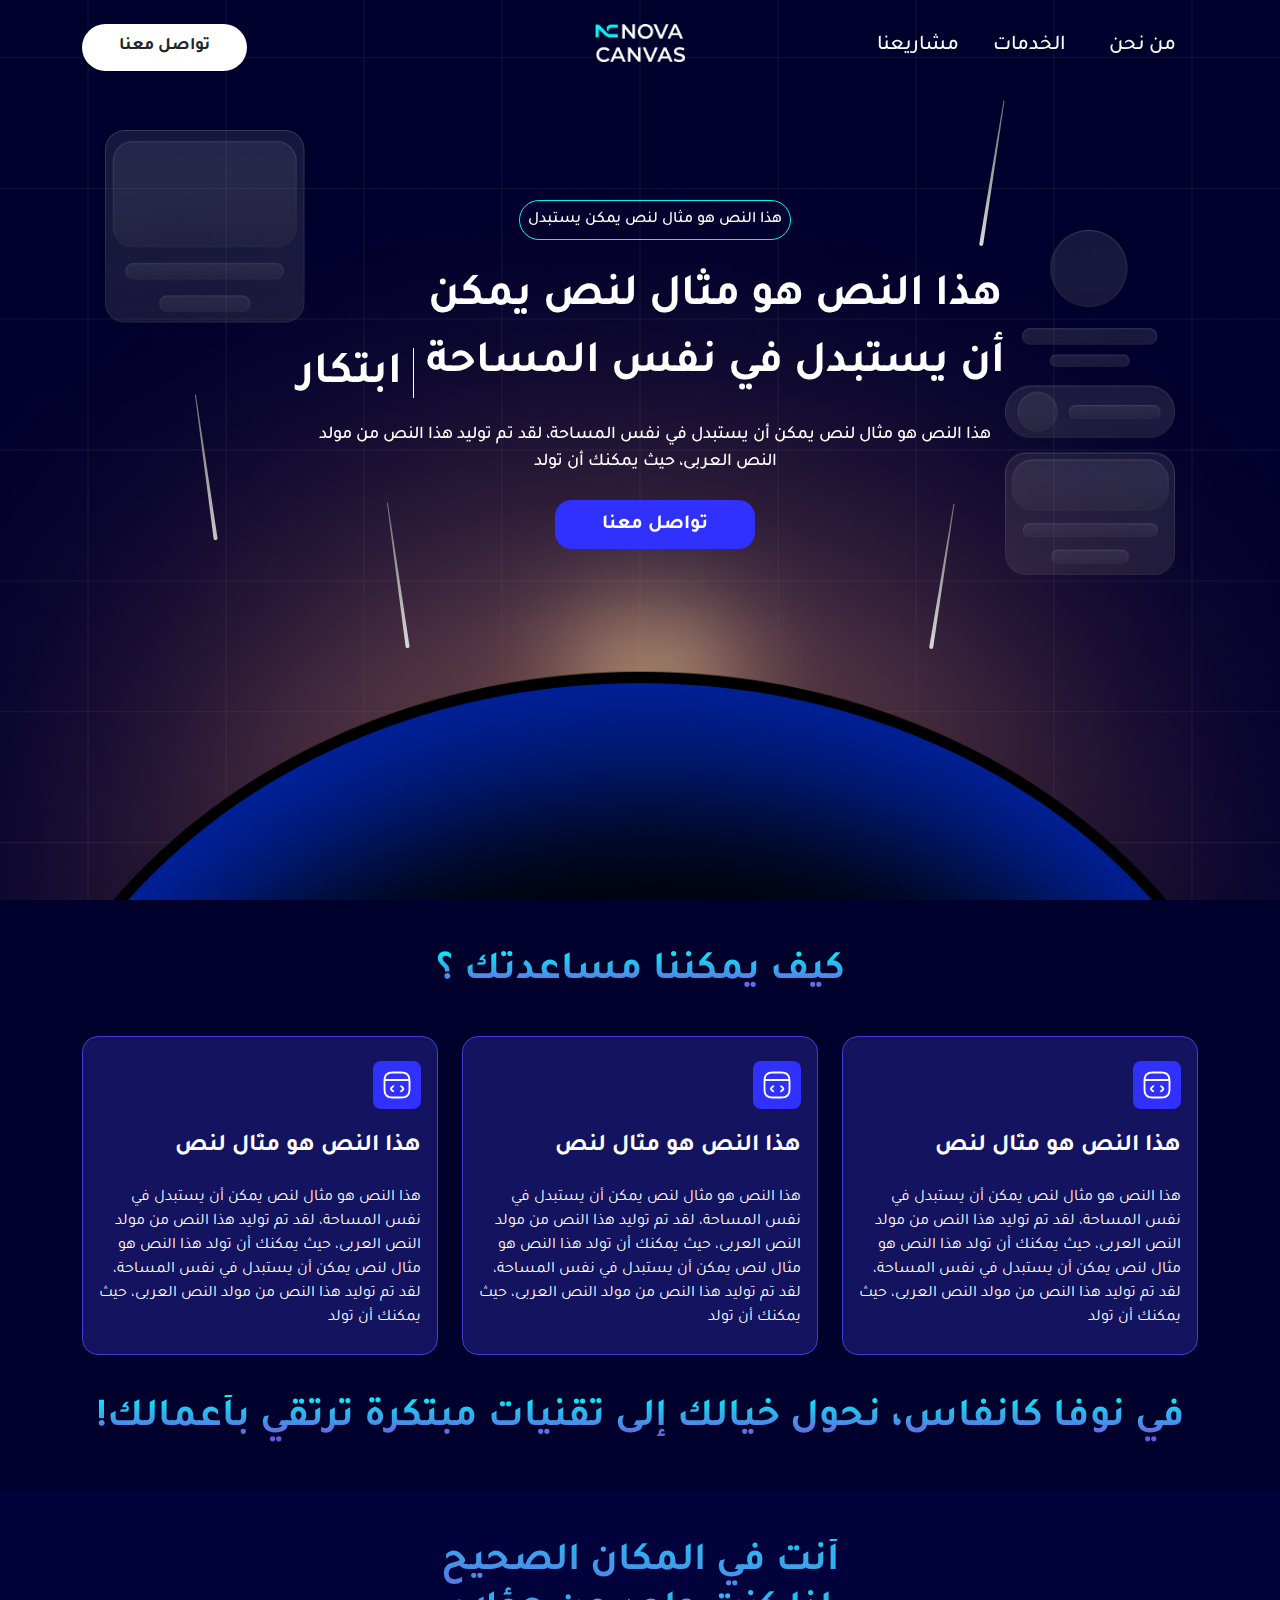
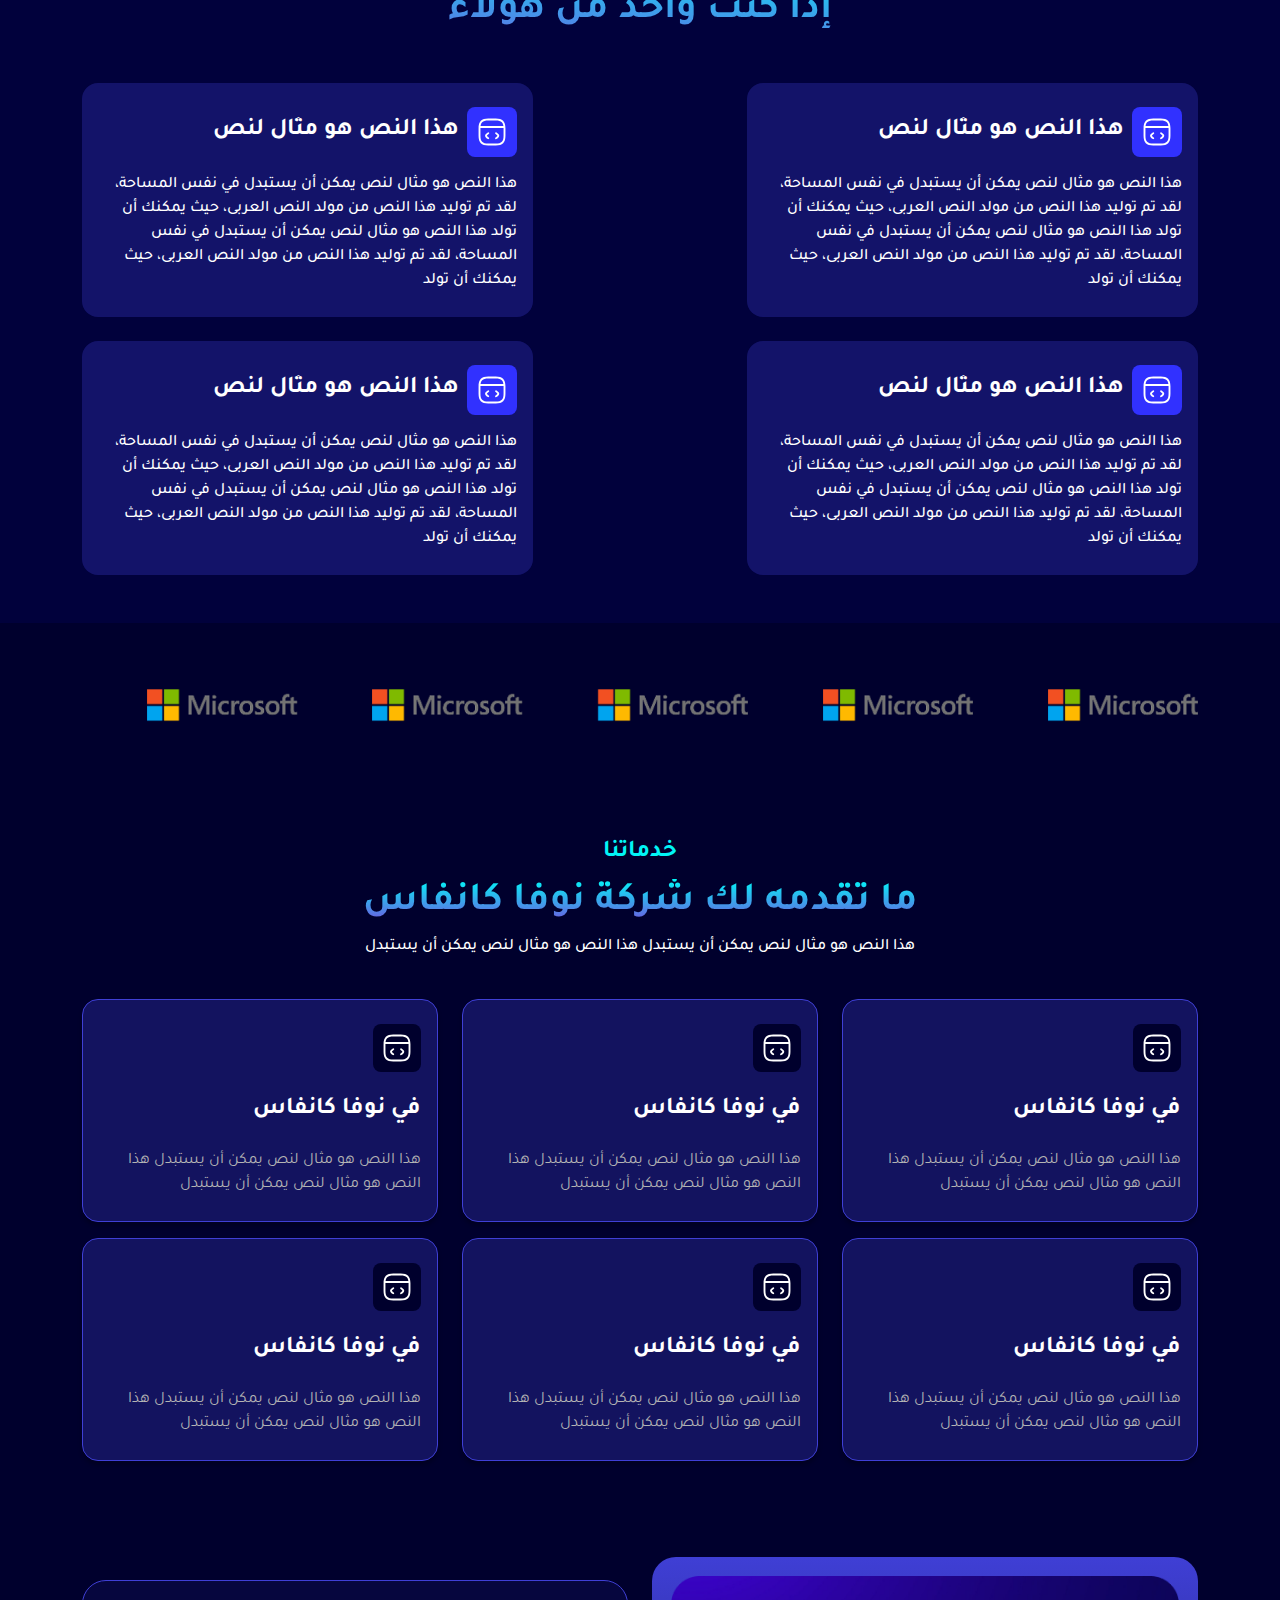
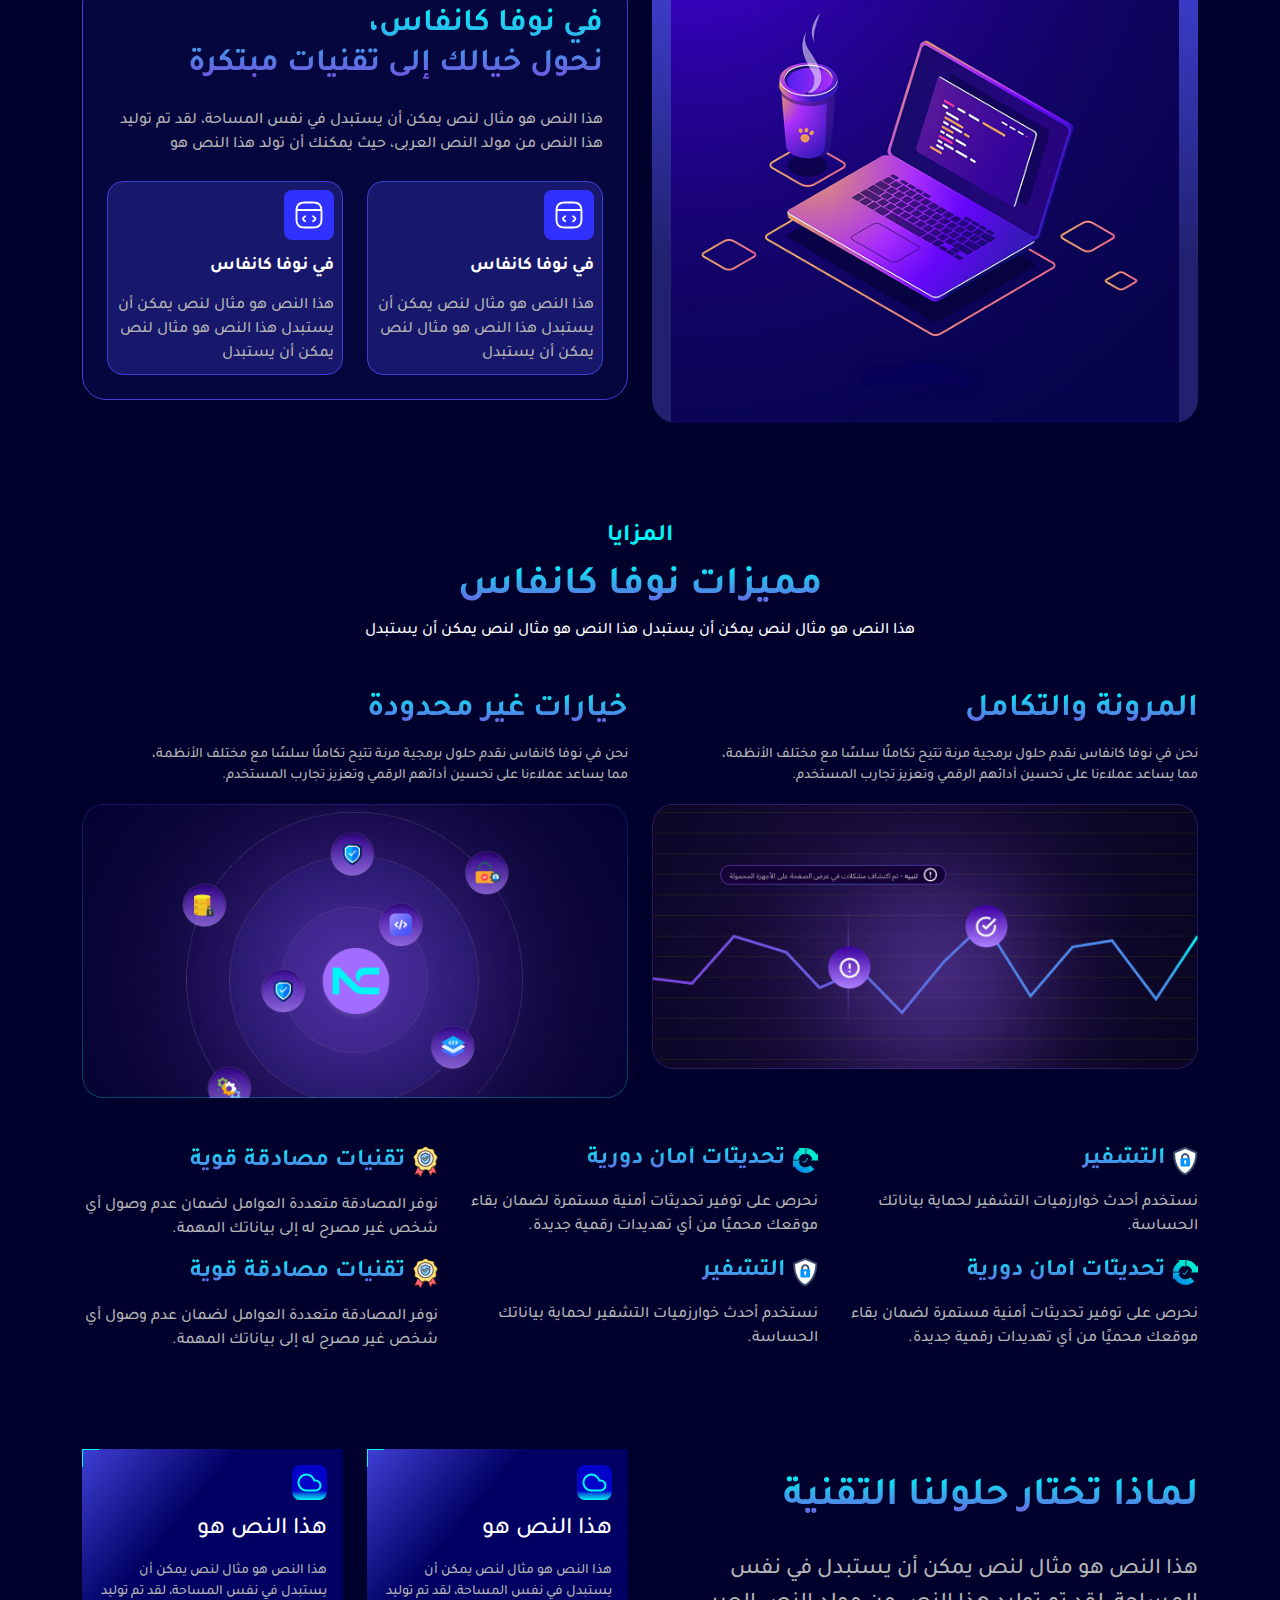
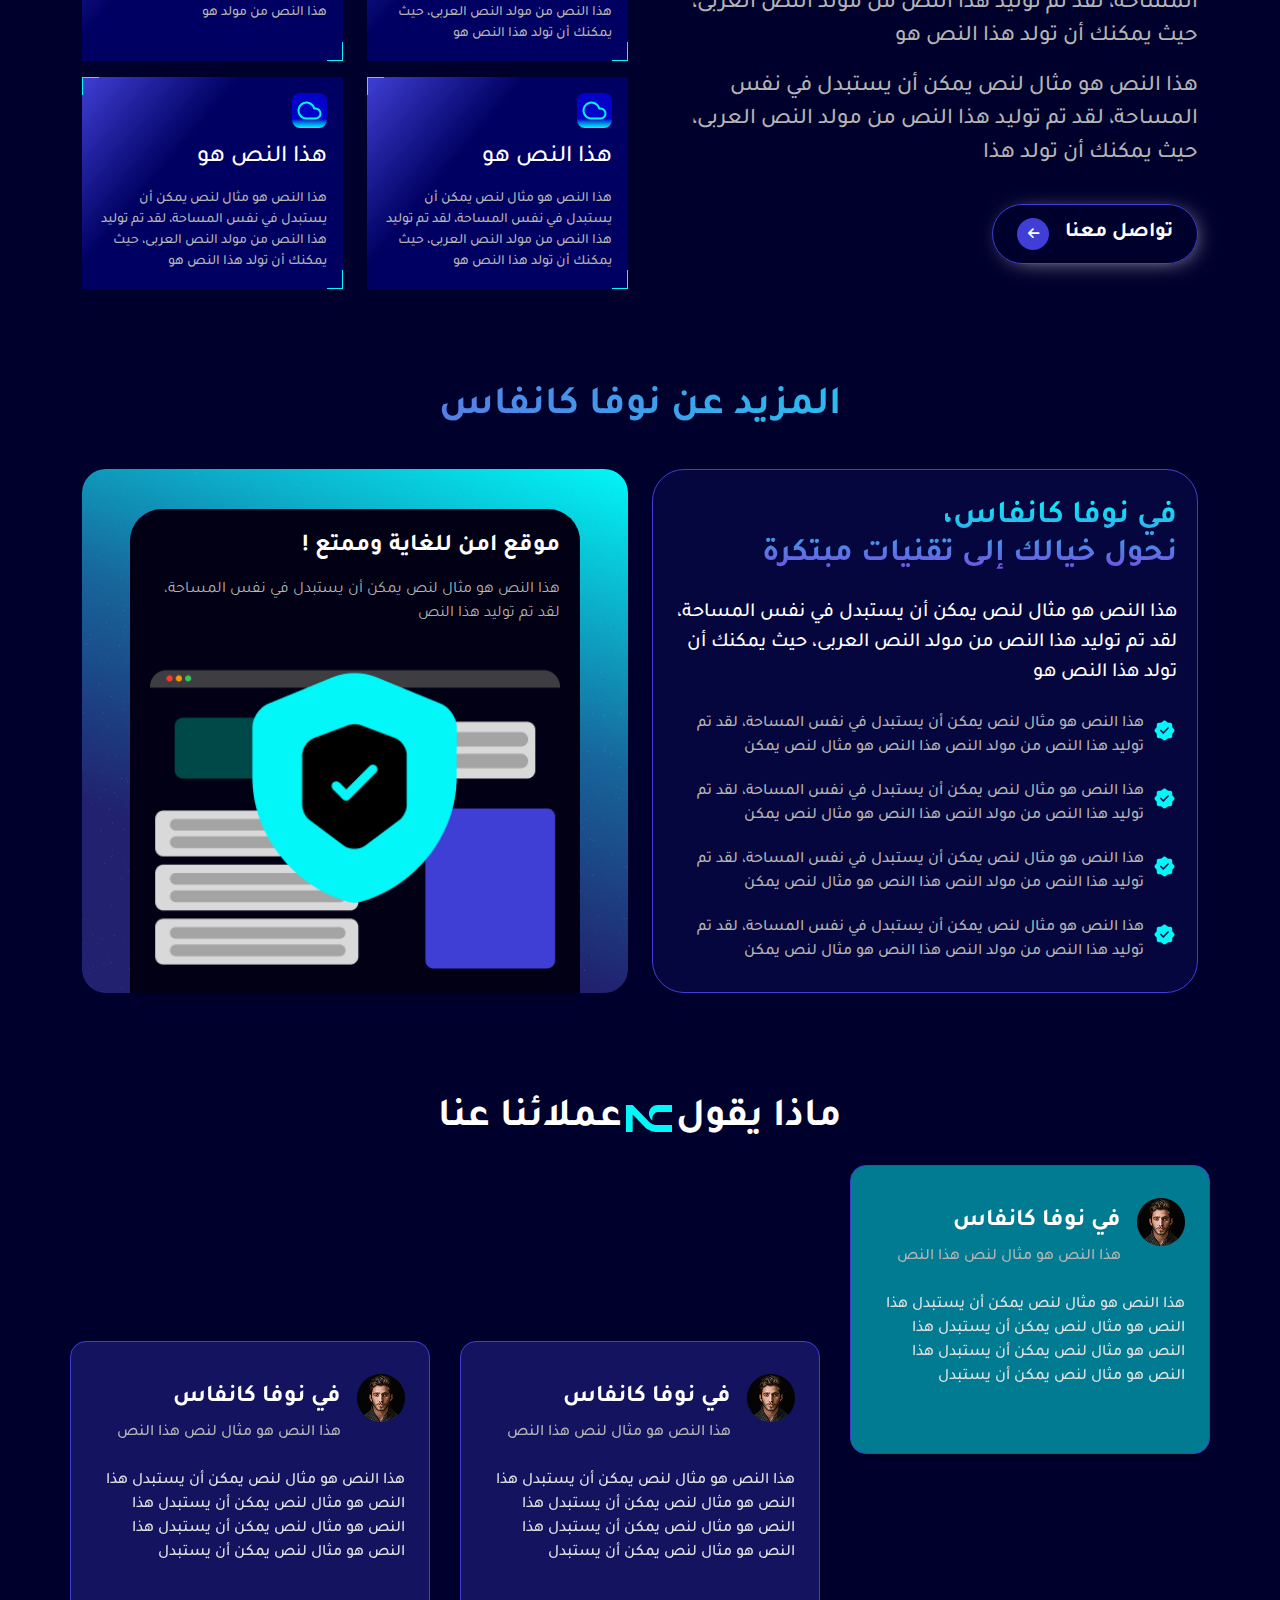
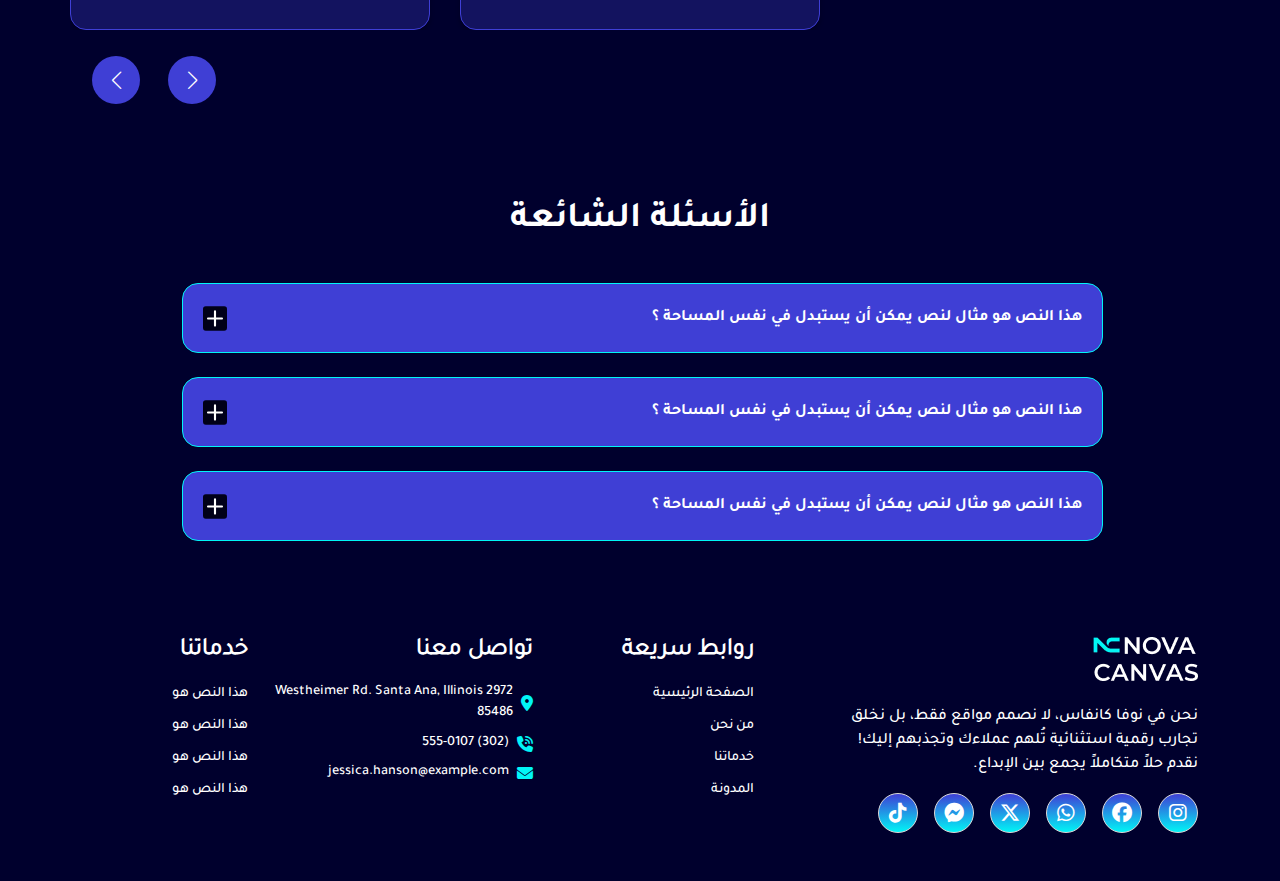
==== commit e430ab9e: "nova-index" ====
--- a/index.html
+++ b/index.html
@@ -1,7 +1,6 @@
 <!DOCTYPE html>
 <!-- <html lang="ar" dir="ltr"> -->
 <html lang="ar" dir="rtl">
-
 <head>
     <!-- meta tag -->
     <meta charset="utf-8">
@@ -30,7 +29,6 @@
             <script src="https://oss.maxcdn.com/respond/1.4.2/respond.min.js"></script>
     <![endif]-->
 </head>
-
 <body id="vertical">
     <!-- ============================================================== -->
     <!-- Header -->
@@ -59,19 +57,24 @@
                                     <span class="bottom content">مشاريعنا</span>
                                 </a>
                             </li>
+                            <li class="position-relative d-lg-none d-sm-block">
+                                <a href="#" class="contact-link text-white">
+                                    <span>تواصل معنا</span>
+                                </a>
+                            </li>
                         </ul>
                         <div class="menu-toggle">&#9776;</div>
                     </nav>
                 </div>
-                <div class="col-lg col-6 d-flex justify-content-center">
+                <div class="col-lg col-10 d-flex header-logo-part">
                     <div class="logo">
                         <a href="#">
                             <img width="90px" src="assets/image/logo/logo.webp" alt="logo" />
                         </a>
                     </div>
                 </div>
-                <div class="col-lg col-4 d-flex justify-content-end">
-                    <button class="btn btn-contact-btn border-0 d-flex align-items-center gap-2">
+                <div class="col-lg d-lg-flex d-none  justify-content-end">
+                    <button class="btn btn-contact-btn border-0 d-flex align-items-center justify-content-center gap-2">
                         <span>تواصل معنا</span>
                         <img width="24px" src="assets/image/icon/Arrow left-circle.svg" alt="icon" />
                     </button>
@@ -84,44 +87,44 @@
     <!-- ============================================================== -->
     <section
         class="banner-section position-relative overflow-hidden d-flex flex-column align-items-center justify-content-center">
-            <div class="container flex-grow-1">
-                <div class="d-flex flex-wrap justify-content-between align-items-start flex-grow-1">
-                    <img class="right-image" width="170px" src="assets/image/img/vector-right.png" alt="image"
-                        data-aos="zoom-in" />
-                    <div class="contant position-relative text-center flex-grow-1 d-flex  align-items-center flex-column row-gap-4"
-                        data-aos="fade-down">
-                        <img class="top-left img-fluid"  src="assets/image/img/line-left.png" alt="image" />
-                        <span class="d-flex align-items-center justify-content-center sub-title">
-                            هذا النص هو مثال لنص يمكن يستبدل
-                        </span>
-                        <div class="row align-items-end">
-                            <div class="col-lg-10 main-title">هذا النص هو مثال لنص يمكن أن يستبدل في نفس المساحة </div>
-                            <div class="col-lg-2 v-slider-frame position-relative main-title">
-                                <ul class="v-slides">
-                                    <li class="v-slide">ابتكار</li>
-                                    <li class="v-slide">تطور</li>
-                                    <li class="v-slide">امان</li>
-                                </ul>
-                            </div>
-                        </div>
-                        <p>
-                            هذا النص هو مثال لنص يمكن أن يستبدل في نفس المساحة، لقد تم توليد هذا النص من مولد النص
-                            العربى، حيث يمكنك أن تولد
-                        </p>
-                        <button class="btn btn-primary d-flex align-items-center justify-content-center">تواصل
-                            معنا</button>
-                        <img class="absolute-left img-fluid"  src="assets/image/img/line.png" alt="image" />
-                        <img class="absolute-right img-fluid"  src="assets/image/img/line-left.png" alt="image" />
-                    </div>
-                    <div class="d-flex flex-column align-items-center justify-content-center">
-                        <img class="left-image" width="200px" src="assets/image/img/vector-left.png" alt="image" />
-                        <img class="animation-image img-fluid" src="assets/image/img/line.png" alt="image" />
-                    </div>
-                </div>
-            </div>
-            <div class="absolute-image">
-                <img class="img-fluid w-100" src="assets/image/img/bottom-banner.png" alt="image" data-aos="fade-up" />
-            </div>
+        <div class="container flex-grow-1">
+            <div class="d-flex flex-wrap justify-content-center align-items-start flex-grow-1">
+                <img class="right-image" width="170px" src="assets/image/img/vector-right.png" alt="image"
+                    data-aos="zoom-in" />
+                <div class="contant position-relative text-center flex-grow-1 d-flex  align-items-center flex-column row-gap-4"
+                    data-aos="fade-down">
+                    <img class="top-left img-fluid" src="assets/image/img/line-left.png" alt="image" />
+                    <span class="d-flex align-items-center justify-content-center sub-title">
+                        هذا النص هو مثال لنص يمكن يستبدل
+                    </span>
+                    <div class="row align-items-end">
+                        <div class="col-lg-10 main-title">هذا النص هو مثال لنص يمكن أن يستبدل في نفس المساحة </div>
+                        <div class="col-lg-2 v-slider-frame position-relative main-title">
+                            <ul class="v-slides">
+                                <li class="v-slide">ابتكار</li>
+                                <li class="v-slide">تطور</li>
+                                <li class="v-slide">امان</li>
+                            </ul>
+                        </div>
+                    </div>
+                    <p>
+                        هذا النص هو مثال لنص يمكن أن يستبدل في نفس المساحة، لقد تم توليد هذا النص من مولد النص
+                        العربى، حيث يمكنك أن تولد
+                    </p>
+                    <button class="btn btn-primary d-flex align-items-center justify-content-center">تواصل
+                        معنا</button>
+                    <img class="absolute-left img-fluid" src="assets/image/img/line.png" alt="image" />
+                    <img class="absolute-right img-fluid" src="assets/image/img/line-left.png" alt="image" />
+                </div>
+                <div class="d-flex flex-column align-items-center justify-content-center">
+                    <img class="left-image" width="200px" src="assets/image/img/vector-left.png" alt="image" />
+                    <img class="animation-image img-fluid" src="assets/image/img/line.png" alt="image" />
+                </div>
+            </div>
+        </div>
+        <div class="absolute-image">
+            <img class="img-fluid w-100" src="assets/image/img/bottom-banner.png" alt="image" data-aos="fade-up" />
+        </div>
     </section>
     <!-- ============================================================== -->
     <!-- Support Message -->
@@ -720,7 +723,112 @@
     <!-- ============================================================== -->
     <section class="customer-reviews py-5">
         <div class="container">
-
+            <div class="row mb-3">
+                <div class="titel d-flex flex-wrap align-items-center justify-content-center gap-1">
+                    <span>ماذا يقول</span>
+                    <img width="46px" src="assets/image/icon/icon-title.svg" alt="icon" />
+                    <span>عملائنا عنا</span>
+                </div>
+            </div>
+            <div class="row">
+                <!-- Swiper -->
+                <div class="swiper mySwiper customerSwiper">
+                    <div class="swiper-wrapper">
+                        <div class="swiper-slide">
+                            <div class="customer-reviews-card">
+                                <div class="card-header d-flex flex-wrap align-items-baseline gap-3 mb-4">
+                                    <div class="card-header-image">
+                                        <img width="100%" src="assets/image/img/client.png" alt="image" />
+                                    </div>
+                                    <div class="card-header-text d-flex flex-column row-gap-2">
+                                        <h5>في نوفا كانفاس</h5>
+                                        <p>هذا النص هو مثال لنص هذا النص </p>
+                                    </div>
+                                </div>
+                                <div class="card-body">
+                                    <p>
+                                        هذا النص هو مثال لنص يمكن أن يستبدل هذا النص هو مثال لنص يمكن أن يستبدل هذا النص
+                                        هو مثال
+                                        لنص يمكن أن يستبدل هذا النص هو مثال لنص يمكن أن يستبدل
+                                    </p>
+                                </div>
+                            </div>
+                        </div>
+                        <!---->
+                        <div class="swiper-slide">
+                            <div class="customer-reviews-card">
+                                <div class="card-header d-flex flex-wrap align-items-baseline gap-3 mb-4">
+                                    <div class="card-header-image">
+                                        <img width="100%" src="assets/image/img/client.png" alt="image" />
+                                    </div>
+                                    <div class="card-header-text d-flex flex-column row-gap-2">
+                                        <h5>في نوفا كانفاس</h5>
+                                        <p>هذا النص هو مثال لنص هذا النص </p>
+                                    </div>
+                                </div>
+                                <div class="card-body">
+                                    <p>
+                                        هذا النص هو مثال لنص يمكن أن يستبدل هذا النص هو مثال لنص يمكن أن يستبدل هذا النص
+                                        هو مثال
+                                        لنص يمكن أن يستبدل هذا النص هو مثال لنص يمكن أن يستبدل
+                                    </p>
+                                </div>
+                            </div>
+                        </div>
+                        <!---->
+                        <div class="swiper-slide">
+                            <div class="customer-reviews-card">
+                                <div class="card-header d-flex flex-wrap align-items-baseline gap-3 mb-4">
+                                    <div class="card-header-image">
+                                        <img width="100%" src="assets/image/img/client.png" alt="image" />
+                                    </div>
+                                    <div class="card-header-text d-flex flex-column row-gap-2">
+                                        <h5>في نوفا كانفاس</h5>
+                                        <p>هذا النص هو مثال لنص هذا النص </p>
+                                    </div>
+                                </div>
+                                <div class="card-body">
+                                    <p>
+                                        هذا النص هو مثال لنص يمكن أن يستبدل هذا النص هو مثال لنص يمكن أن يستبدل هذا النص
+                                        هو مثال
+                                        لنص يمكن أن يستبدل هذا النص هو مثال لنص يمكن أن يستبدل
+                                    </p>
+                                </div>
+                            </div>
+                        </div>
+                        <!---->
+                        <div class="swiper-slide">
+                            <div class="customer-reviews-card">
+                                <div class="card-header d-flex flex-wrap align-items-baseline gap-3 mb-4">
+                                    <div class="card-header-image">
+                                        <img width="100%" src="assets/image/img/client.png" alt="image" />
+                                    </div>
+                                    <div class="card-header-text d-flex flex-column row-gap-2">
+                                        <h5>في نوفا كانفاس</h5>
+                                        <p>هذا النص هو مثال لنص هذا النص </p>
+                                    </div>
+                                </div>
+                                <div class="card-body">
+                                    <p>
+                                        هذا النص هو مثال لنص يمكن أن يستبدل هذا النص هو مثال لنص يمكن أن يستبدل هذا النص
+                                        هو مثال
+                                        لنص يمكن أن يستبدل هذا النص هو مثال لنص يمكن أن يستبدل
+                                    </p>
+                                </div>
+                            </div>
+                        </div>
+                        <!---->
+                    </div>
+                </div>
+            </div>
+            <div class="arrow-slider d-flex align-items-center justify-content-end gap-5 mt-5">
+                <div
+                    class="swiper-button-next swiper-btn position-relative d-flex align-items-center justify-content-center">
+                </div>
+                <div
+                    class="swiper-button-prev swiper-btn position-relative d-flex align-items-center justify-content-center">
+                </div>
+            </div>
         </div>
     </section>
     <!-- ============================================================== -->
--- a/assets/sass/general.css
+++ b/assets/sass/general.css
@@ -587,6 +587,11 @@
   -webkit-text-fill-color: transparent;
   font-family: "Tajawal-Bold", sans-serif;
 }
+@media (min-width: 1200px) {
+  .titel-section {
+    font-size: 2.5rem;
+  }
+}
 
 .title-section-part {
   margin-bottom: 2.5rem;
@@ -626,7 +631,8 @@
   border-radius: 4rem;
   background: #fff;
   transition: all 1s ease-out;
-  min-height: 45px;
+  min-height: 47px;
+  min-width: 165px;
   padding: 0 1rem;
   font-family: "Tajawal-Bold", sans-serif;
 }
@@ -651,6 +657,16 @@
 }
 header .btn-contact-btn:hover {
   background: #3F3FD5;
+}
+@media (min-width: 992px) {
+  header .header-logo-part {
+    justify-content: center;
+  }
+}
+@media (max-width: 991.98px) {
+  header .header-logo-part {
+    justify-content: end;
+  }
 }
 header .content {
   position: absolute;
@@ -696,7 +712,7 @@
     top: 0;
     bottom: 0;
     z-index: 11;
-    width: 50%;
+    width: 70%;
     height: 100vh;
     padding: 20px;
     border-radius: 5px;
@@ -721,6 +737,9 @@
     transform: translateX(0);
     /* Slide in */
   }
+}
+header .contact-link {
+  font-size: 1.3rem;
 }
 
 /*-----------------------
@@ -817,8 +836,12 @@
   }
 }
 .banner-section .contant p {
-  font-size: 1.125rem;
-  font-family: "Tajawal-Medium", sans-serif;
+  font-family: "Tajawal-Medium", sans-serif;
+}
+@media (min-width: 992px) {
+  .banner-section .contant p {
+    font-size: 1.125rem;
+  }
 }
 .banner-section .contant .btn-primary {
   min-width: 200px;
@@ -832,7 +855,7 @@
   overflow: hidden;
   text-align: center;
 }
-@media (min-width: 768px) {
+@media (min-width: 992px) {
   .banner-section .v-slider-frame::before {
     position: absolute;
     top: 0;
@@ -990,6 +1013,12 @@
 }
 .support-message-card .text h4 {
   font-family: "Tajawal-Bold", sans-serif;
+  display: -webkit-box;
+  line-clamp: 1;
+  -webkit-line-clamp: 1;
+  -webkit-box-orient: vertical;
+  overflow: hidden;
+  text-overflow: ellipsis;
 }
 .support-message-card:not(:hover) {
   background: rgba(63, 63, 213, 0.3);
@@ -1015,6 +1044,11 @@
   -webkit-background-clip: text;
   -webkit-text-fill-color: transparent;
   font-family: "Tajawal-Bold", sans-serif;
+}
+@media (min-width: 1200px) {
+  .user-guidance .titel {
+    font-size: 2.5rem;
+  }
 }
 .user-guidance .user-guidance-card {
   padding: 1.5rem 1rem;
@@ -1106,7 +1140,6 @@
   background: rgba(63, 63, 213, 0.1);
 }
 .nova-innovation-text .title-part {
-  font-size: 2rem;
   line-height: normal;
   background: linear-gradient(90deg, #7C44DD 0%, #01F7F8 100%);
   background: -webkit-linear-gradient(90deg, #7C44DD 0%, #01F7F8 100%);
@@ -1115,13 +1148,18 @@
   -webkit-text-fill-color: transparent;
   font-family: "Tajawal-Bold", sans-serif;
 }
+@media (min-width: 1200px) {
+  .nova-innovation-text .title-part {
+    font-size: 2rem;
+  }
+}
 .nova-innovation-text .title-part span {
   line-height: 2.5rem;
 }
 .nova-innovation-text p {
-  font-size: 1.25rem;
   color: #B4B4B4;
   font-family: "Tajawal-Medium", sans-serif;
+  font-size: 1rem;
 }
 .nova-innovation .nova-innovation-card {
   padding: 0.5rem;
@@ -1185,16 +1223,23 @@
   font-family: "Tajawal-Bold", sans-serif;
 }
 .why-choose-our-tech .why-choose-title-part p {
-  font-size: 1.45rem;
   color: #B4B4B4;
   font-family: "Tajawal-Medium", sans-serif;
 }
 @media (min-width: 992px) {
+  .why-choose-our-tech .why-choose-title-part p {
+    font-size: 1.4rem;
+  }
   html[dir=rtl] .why-choose-our-tech .why-choose-title-part p {
     padding-left: 5%;
   }
   html[dir=ltr] .why-choose-our-tech .why-choose-title-part p {
     padding-right: 5%;
+  }
+}
+@media (max-width: 991.98px) {
+  .why-choose-our-tech .why-choose-title-part p {
+    font-size: 1rem;
   }
 }
 .why-choose-our-tech .why-choose-title-part p:not(:last-child) {
@@ -1392,13 +1437,75 @@
 /*-----------------------
     Customer Reviews
 -------------------------*/
+.customer-reviews .titel {
+  font-size: 2.5rem;
+  font-family: "Tajawal-Bold", sans-serif;
+}
+.customer-reviews-card {
+  border-radius: 1rem;
+  padding: 2rem 1.5rem 4rem 1.5rem;
+  border: 0.6px solid #3F3FD5;
+  box-shadow: 0px 4px 4px 0px rgba(0, 0, 0, 0.2509803922);
+  transition: all 1s ease-out;
+}
+.customer-reviews-card .card-header-image {
+  inline-size: 48px;
+  min-inline-size: 48px;
+  max-inline-size: 48px;
+  block-size: 48px;
+  border-radius: 100%;
+}
+.customer-reviews-card .card-header-text h5 {
+  font-size: 1.5rem;
+  font-family: "Tajawal-Bold", sans-serif;
+}
+.customer-reviews-card .card-header-text P {
+  color: #B4B4B4;
+  font-family: "Tajawal-Medium", sans-serif;
+}
+.customer-reviews-card .card-body p {
+  color: #E1E1E1;
+  font-family: "Tajawal-Medium", sans-serif;
+}
+.customer-reviews-card:not(:hover) {
+  background: rgba(63, 63, 213, 0.3);
+}
+.customer-reviews-card:hover {
+  background: rgba(1, 245, 246, 0.5);
+}
+.customer-reviews .swiper-slide {
+  transition: all 0.5s ease-out;
+}
+.customer-reviews .swiper-slide:not(.customer-reviews .swiper-slide-active) {
+  margin-top: 11rem;
+}
+.customer-reviews .swiper-slide-active .customer-reviews-card {
+  background: rgba(1, 245, 246, 0.5);
+}
+.customer-reviews .arrow-slider .swiper-btn {
+  inline-size: 48px;
+  min-inline-size: 48px;
+  max-inline-size: 48px;
+  block-size: 48px;
+  border-radius: 100%;
+  color: #fff;
+  background: #3F3FD5;
+}
+.customer-reviews .arrow-slider .swiper-btn::after, .customer-reviews .arrow-slider .swiper-btn::before {
+  font-size: 1.125rem;
+}
+
 /*-----------------------
    Common-Question
 -------------------------*/
 .common-question .title-common-question {
-  font-size: 2.25rem;
   margin-bottom: 2.5rem;
   font-family: "Tajawal-Bold", sans-serif;
+}
+@media (min-width: 1200px) {
+  .common-question .title-common-question {
+    font-size: 2.25rem;
+  }
 }
 
 .accordion .accordion-item:has(.accordion-button:not(.collapsed)) {
@@ -1419,6 +1526,7 @@
 .accordion .accordion-button.collapsed {
   border: 0.3px solid #01F5F6 !important;
   background: #3F3FD5;
+  width: calc(100% - 5px);
 }
 .accordion .accordion-button {
   font-size: 1rem;
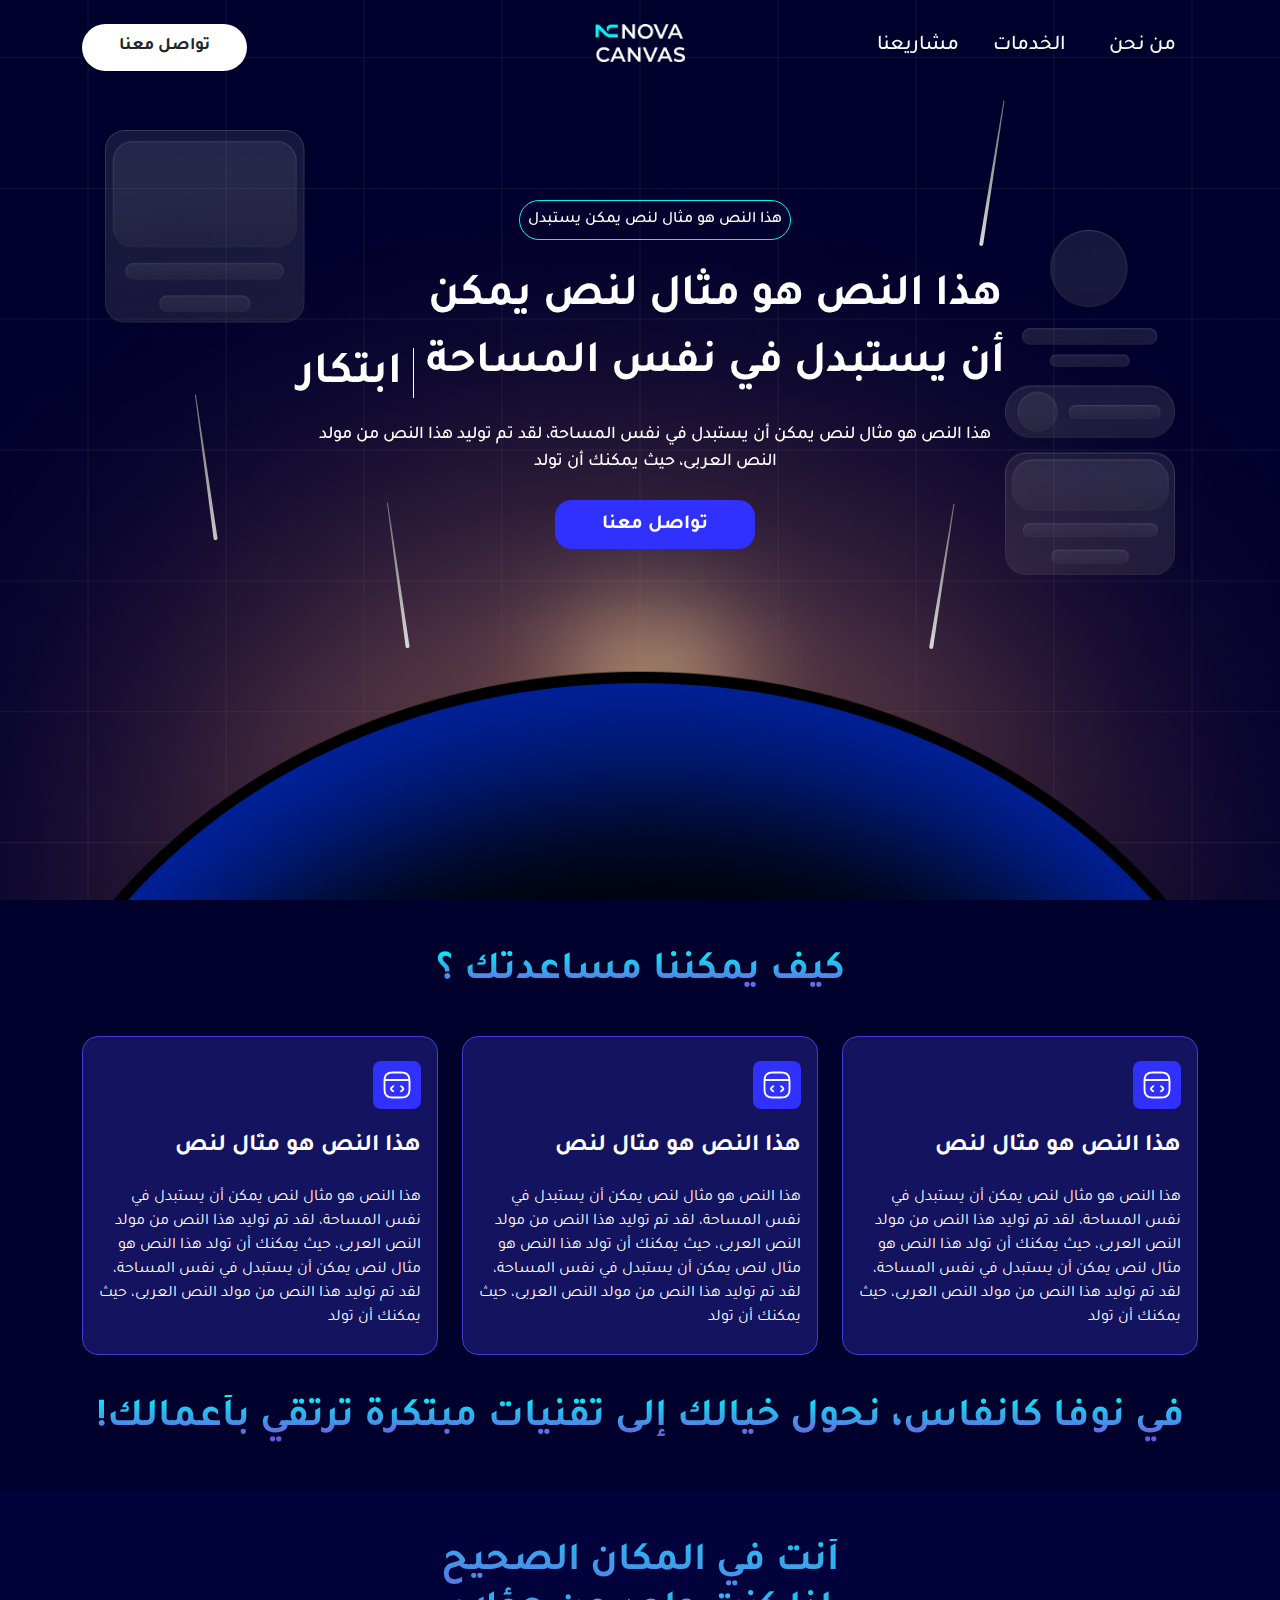
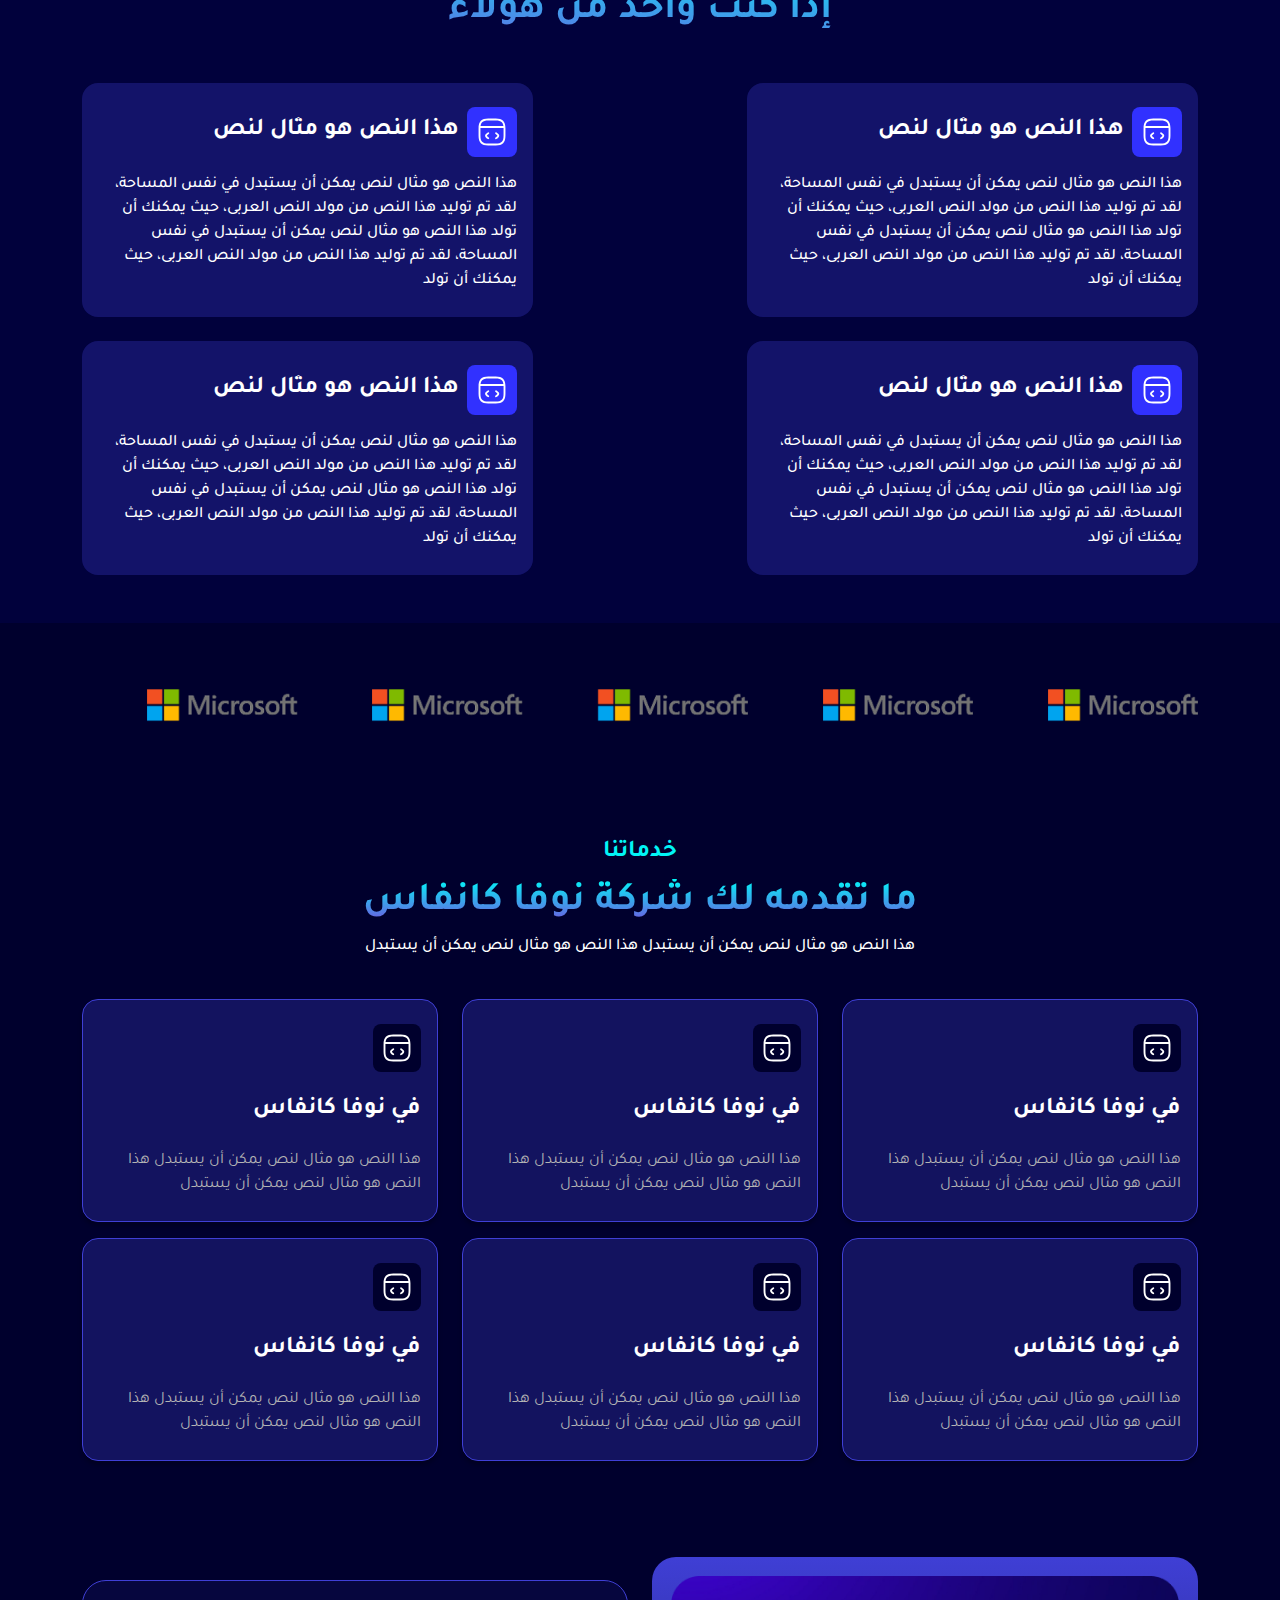
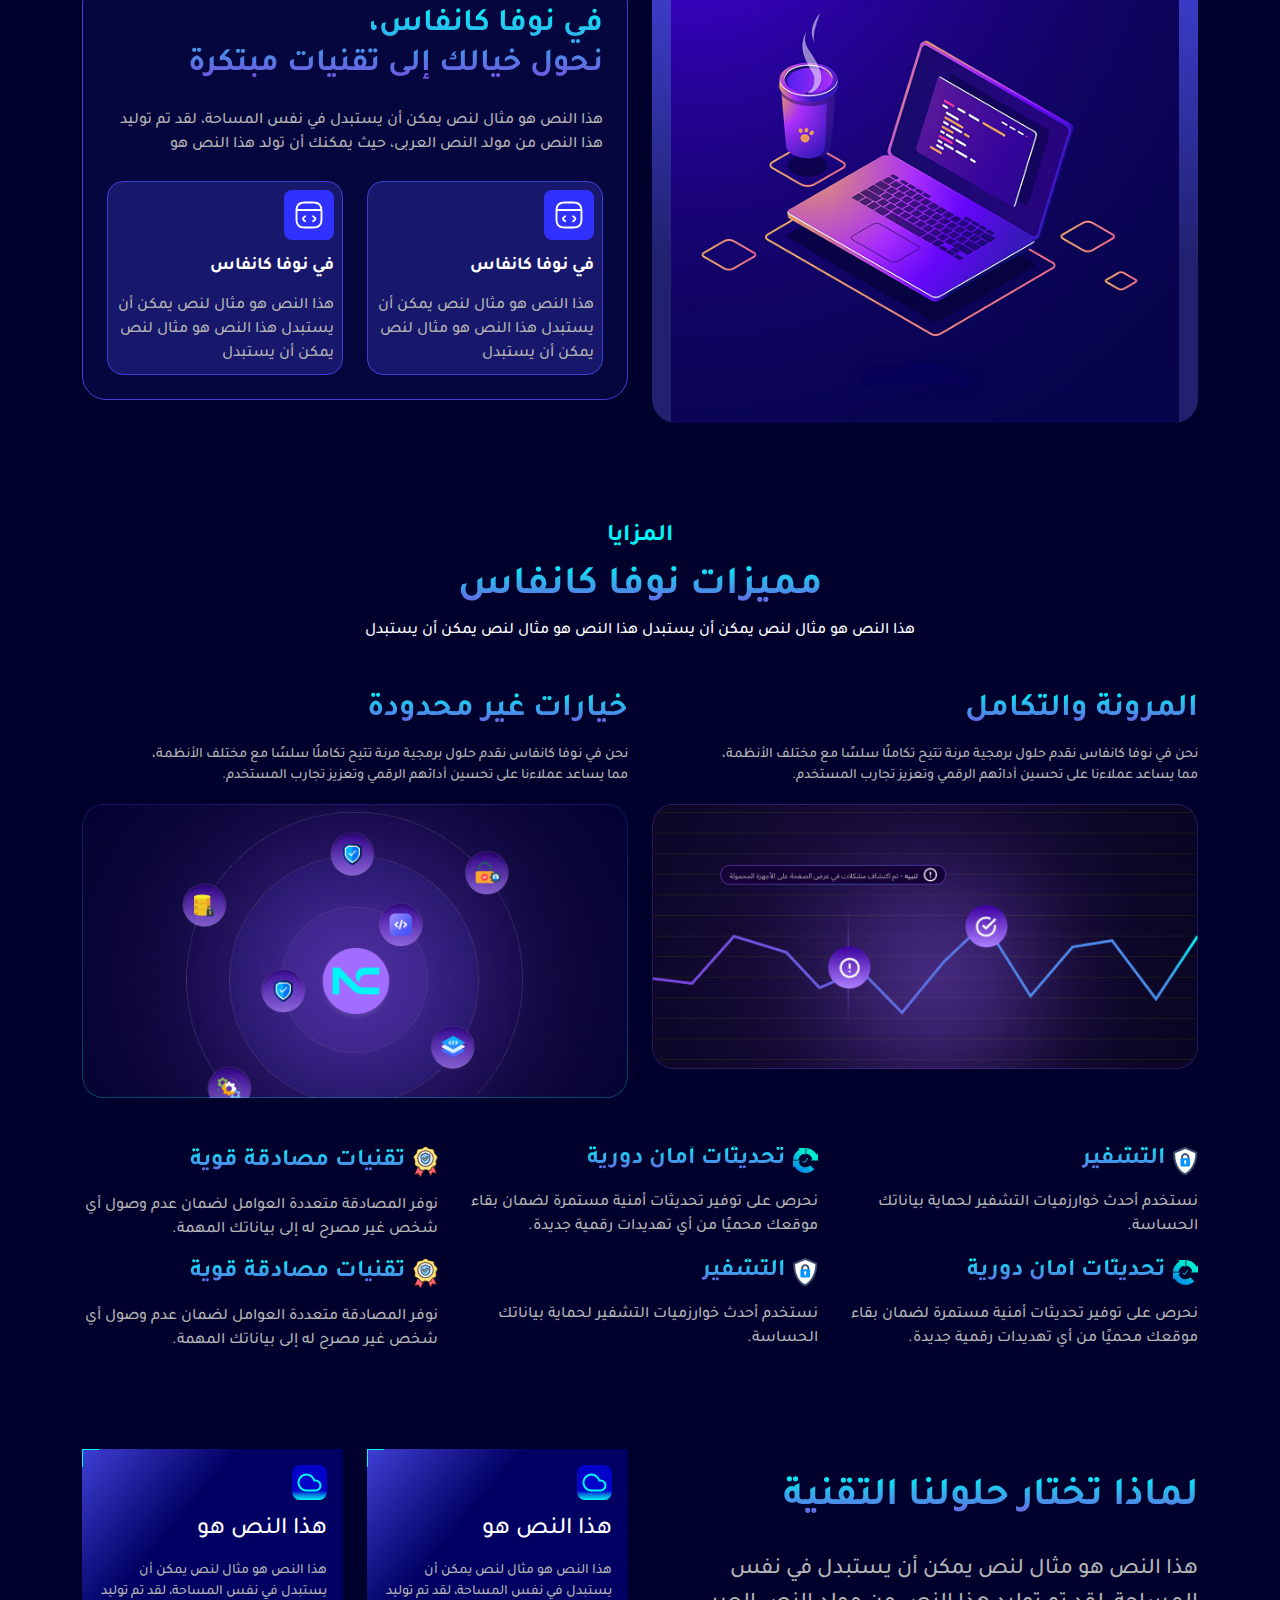
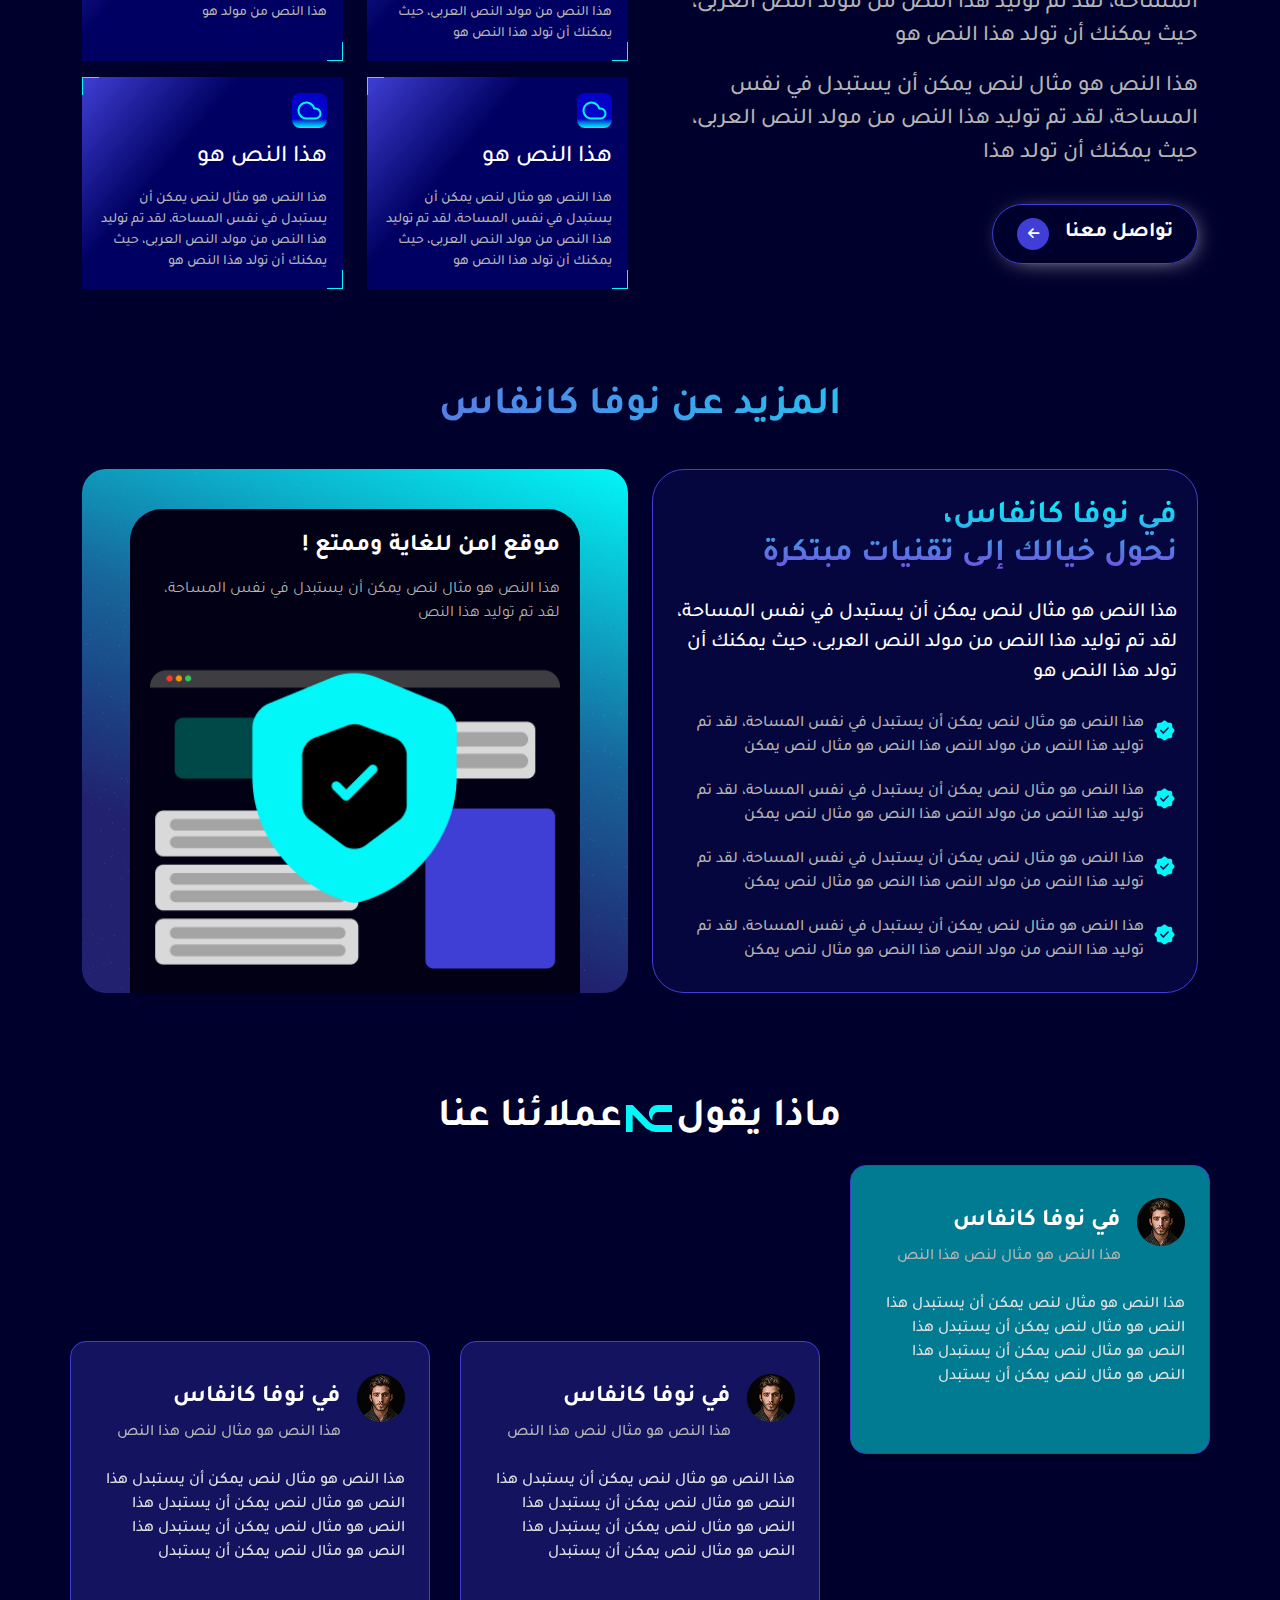
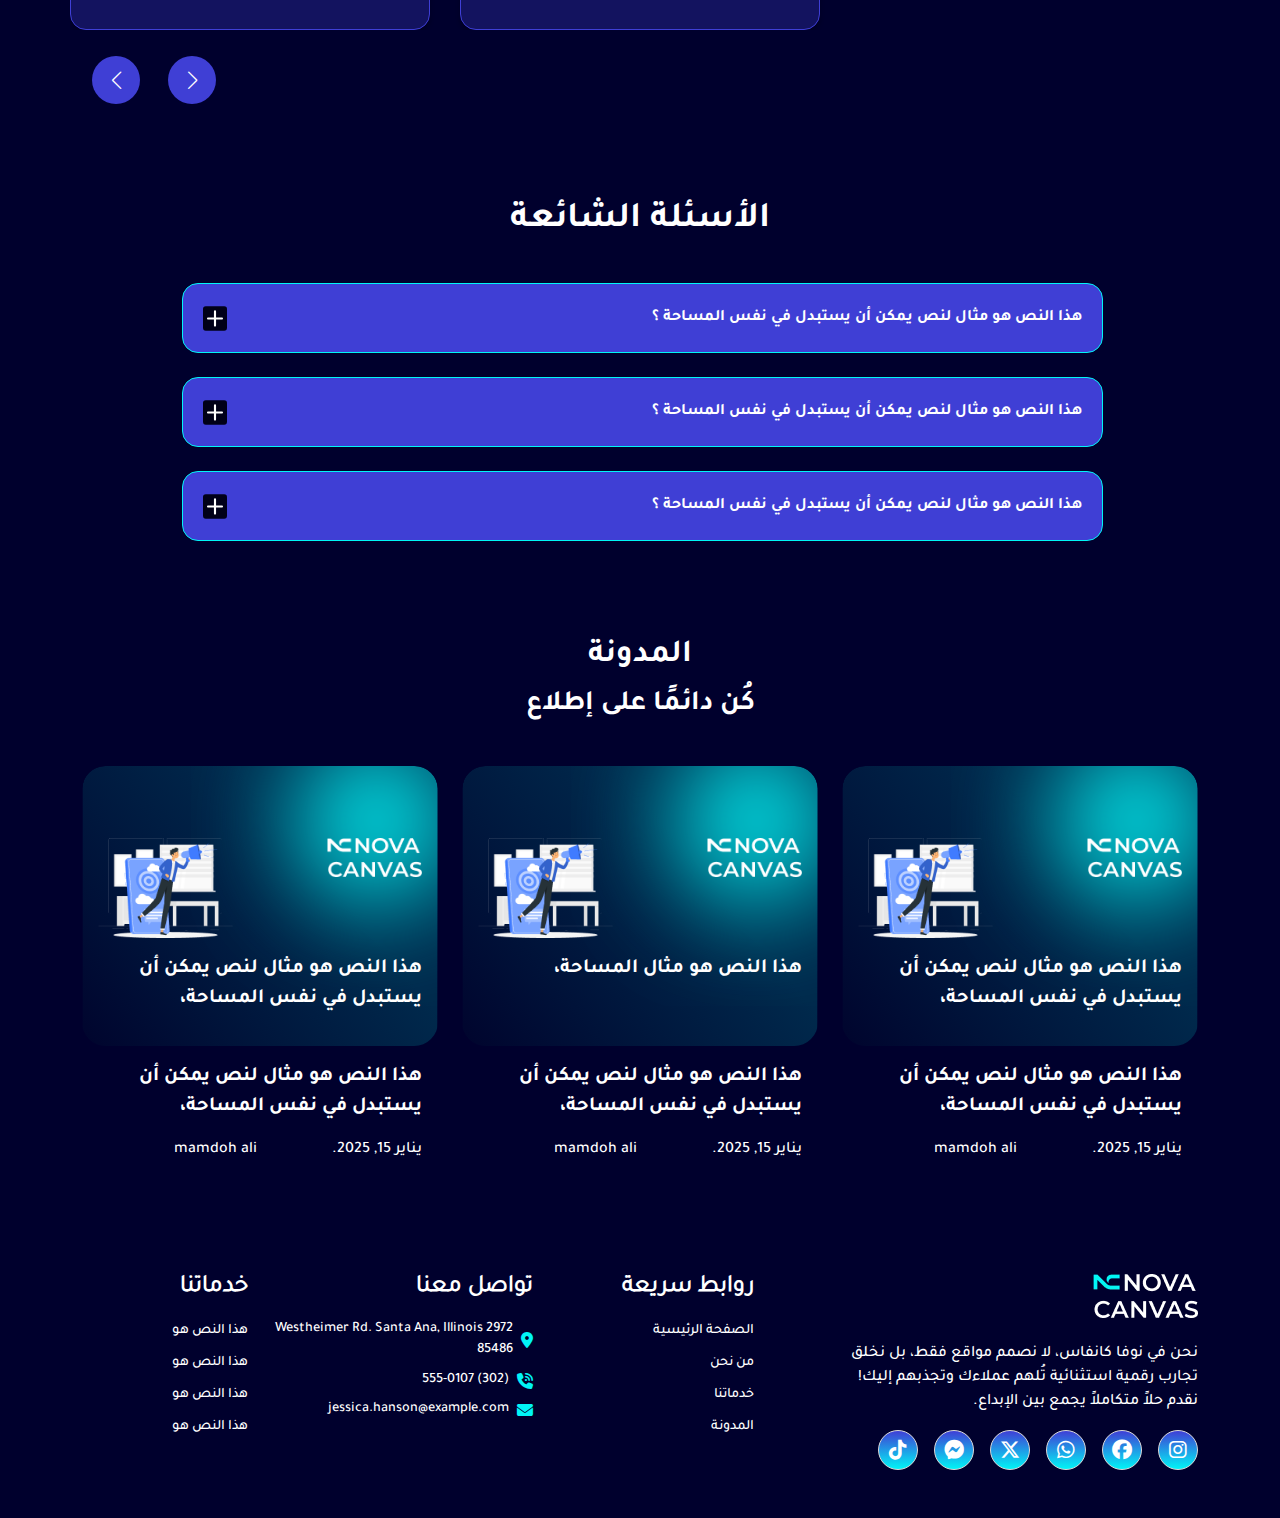
==== commit 85c9d296: "home" ====
--- a/index.html
+++ b/index.html
@@ -40,7 +40,7 @@
                     <nav>
                         <ul class="nav-links d-flex align-items-center gap-3">
                             <li class="position-relative">
-                                <a href="#" class="btn hover-button p-0">
+                                <a href="about.html" class="btn hover-button p-0">
                                     <span class="top content">من نحن</span>
                                     <span class="bottom content">من نحن</span>
                                 </a>
@@ -68,7 +68,7 @@
                 </div>
                 <div class="col-lg col-10 d-flex header-logo-part">
                     <div class="logo">
-                        <a href="#">
+                        <a href="index.html">
                             <img width="90px" src="assets/image/logo/logo.webp" alt="logo" />
                         </a>
                     </div>
@@ -716,9 +716,6 @@
         </div>
     </section>
     <!-- ============================================================== -->
-    <!--10 -->
-    <!-- ============================================================== -->
-    <!-- ============================================================== -->
     <!--Customer Reviews -->
     <!-- ============================================================== -->
     <section class="customer-reviews py-5">
@@ -900,6 +897,84 @@
         </div>
     </section>
     <!-- ============================================================== -->
+    <!--Blog Section-->
+    <!-- ============================================================== -->
+    <section class="blog-section py-5">
+        <div class="container">
+            <div class="row">
+                <div class="blog-section-title d-flex flex-column justify-content-center align-items-center row-gap-2">
+                    <h2>المدونة</h2>
+                    <p>كُن دائمًا على إطلاع</p>
+                </div>
+            </div>
+            <div class="row row-gap-3">
+                <div class="col-lg-4 col-md-6">
+                    <div class="blog-section-card">
+                        <div class="card-header position-relative h-100 mb-3">
+                            <div class="image-part d-flex justify-content-between align-items-start mb-3">
+                                <img class="logo" width="95px" src="assets/image/img/nova-white-logo.png" alt="image"/>
+                                <img class="frame" width="135px" src="assets/image/img/Frame.png" alt="image"/>
+                            </div>
+                            <p>
+                                هذا النص هو مثال لنص يمكن أن يستبدل في نفس المساحة، 
+                            </p>
+                        </div>
+                        <div class="card-body">
+                            <p>هذا النص هو مثال لنص يمكن أن يستبدل في نفس المساحة، </p>
+                            <div class="d-flex flex-wrap mt-3">
+                                <span class="d-block flex-grow-1">يناير 15, 2025.</span>
+                                <span class="d-block flex-grow-1">mamdoh ali</span>
+                            </div>
+                        </div>
+                    </div>
+                </div>
+                <!---->
+                <div class="col-lg-4 col-md-6">
+                    <div class="blog-section-card">
+                        <div class="card-header position-relative h-100 mb-3">
+                            <div class="image-part d-flex justify-content-between align-items-start mb-3">
+                                <img class="logo" width="95px" src="assets/image/img/nova-white-logo.png" alt="image"/>
+                                <img class="frame" width="135px" src="assets/image/img/Frame.png" alt="image"/>
+                            </div>
+                            <p>
+                                هذا النص هو مثال المساحة، 
+                            </p>
+                        </div>
+                        <div class="card-body">
+                            <p>هذا النص هو مثال لنص يمكن أن يستبدل في نفس المساحة، </p>
+                            <div class="d-flex flex-wrap mt-3">
+                                <span class="d-block flex-grow-1">يناير 15, 2025.</span>
+                                <span class="d-block flex-grow-1">mamdoh ali</span>
+                            </div>
+                        </div>
+                    </div>
+                </div>
+                <!---->
+                <div class="col-lg-4 col-md-6">
+                    <div class="blog-section-card">
+                        <div class="card-header position-relative h-100 mb-3">
+                            <div class="image-part d-flex justify-content-between align-items-start mb-3">
+                                <img class="logo" width="95px" src="assets/image/img/nova-white-logo.png" alt="image"/>
+                                <img class="frame" width="135px" src="assets/image/img/Frame.png" alt="image"/>
+                            </div>
+                            <p>
+                                هذا النص هو مثال لنص يمكن أن يستبدل في نفس المساحة، 
+                            </p>
+                        </div>
+                        <div class="card-body">
+                            <p>هذا النص هو مثال لنص يمكن أن يستبدل في نفس المساحة، </p>
+                            <div class="d-flex flex-wrap mt-3">
+                                <span class="d-block flex-grow-1">يناير 15, 2025.</span>
+                                <span class="d-block flex-grow-1">mamdoh ali</span>
+                            </div>
+                        </div>
+                    </div>
+                </div>
+                <!---->
+            </div>
+        </div>
+    </section>
+    <!-- ============================================================== -->
     <!--Footer -->
     <!-- ============================================================== -->
     <footer class="py-5">
@@ -1017,14 +1092,6 @@
             </div>
         </div>
     </footer>
-
-
-
-
-
-
-
-
     <!-- ============================================================== -->
     <!-- back-to-top -->
     <!-- ============================================================== -->
--- a/assets/sass/general.css
+++ b/assets/sass/general.css
@@ -605,6 +605,41 @@
   font-family: "Tajawal-Medium", sans-serif;
 }
 
+.btn-contact-btn {
+  border-radius: 4rem;
+  background: #fff;
+  transition: all 1s ease-out;
+  min-height: 47px;
+  min-width: 165px;
+  padding: 0 1rem;
+  font-family: "Tajawal-Bold", sans-serif;
+}
+@media (min-width: 399.98px) {
+  .btn-contact-btn {
+    font-size: 1.1rem;
+  }
+}
+@media (max-width: 400px) {
+  .btn-contact-btn {
+    font-size: 0.894rem;
+  }
+}
+.btn-contact-btn:not(:hover) img {
+  transition: all 1s ease-out;
+  display: none;
+}
+.btn-contact-btn img {
+  transition: all 1s ease-out;
+}
+@media (max-width: 767.98px) {
+  .btn-contact-btn img {
+    display: none;
+  }
+}
+.btn-contact-btn:hover {
+  background: #3F3FD5;
+}
+
 /*-----------------------
     Header
 -------------------------*/
@@ -626,37 +661,6 @@
 }
 header .btn {
   position: relative;
-}
-header .btn-contact-btn {
-  border-radius: 4rem;
-  background: #fff;
-  transition: all 1s ease-out;
-  min-height: 47px;
-  min-width: 165px;
-  padding: 0 1rem;
-  font-family: "Tajawal-Bold", sans-serif;
-}
-@media (min-width: 399.98px) {
-  header .btn-contact-btn {
-    font-size: 1.1rem;
-  }
-}
-@media (max-width: 400px) {
-  header .btn-contact-btn {
-    font-size: 0.894rem;
-  }
-}
-header .btn-contact-btn:not(:hover) img {
-  transition: all 1s ease-out;
-  display: none;
-}
-@media (max-width: 767.98px) {
-  header .btn-contact-btn img {
-    display: none;
-  }
-}
-header .btn-contact-btn:hover {
-  background: #3F3FD5;
 }
 @media (min-width: 992px) {
   header .header-logo-part {
@@ -1550,6 +1554,64 @@
 .accordion .accordion-collapse p {
   padding: 0 1rem;
   color: #B4B4B4;
+  font-family: "Tajawal-Medium", sans-serif;
+}
+
+/*-----------------------
+    Blog Section
+-------------------------*/
+.blog-section-title {
+  margin-bottom: 2.5rem;
+}
+.blog-section-title h2 {
+  font-family: "Tajawal-Bold", sans-serif;
+}
+.blog-section-title p {
+  font-family: "Tajawal-Bold", sans-serif;
+}
+@media (min-width: 768px) {
+  .blog-section-title p {
+    font-size: 1.75rem;
+  }
+}
+@media (max-width: 767.98px) {
+  .blog-section-title p {
+    font-size: 1rem;
+  }
+}
+.blog-section-card p {
+  font-family: "Tajawal-Bold", sans-serif;
+}
+@media (min-width: 768px) {
+  .blog-section-card p {
+    font-size: 1.25rem;
+  }
+}
+@media (max-width: 767.98px) {
+  .blog-section-card p {
+    font-size: 1rem;
+  }
+}
+.blog-section-card .card-header {
+  padding: 4.5rem 1rem 2rem 1rem;
+  border-radius: 1.5rem;
+  background: url(../image/img/card-image.svg);
+  background-repeat: no-repeat;
+  background-size: cover;
+}
+.blog-section-card .card-header p {
+  min-height: 60px;
+  display: -webkit-box;
+  line-clamp: 2;
+  -webkit-line-clamp: 2;
+  -webkit-box-orient: vertical;
+  overflow: hidden;
+  text-overflow: ellipsis;
+}
+.blog-section-card .card-body {
+  padding: 0rem 1rem 1rem 1rem;
+}
+.blog-section-card .card-body span {
   font-family: "Tajawal-Medium", sans-serif;
 }
 
@@ -1679,4 +1741,107 @@
   box-shadow: 0px 4px 8px 2px rgba(0, 0, 0, 0.25);
   -webkit-box-shadow: 0px 4px 8px 2px rgba(0, 0, 0, 0.25);
   -moz-box-shadow: 0px 4px 8px 2px rgba(0, 0, 0, 0.25);
+}
+
+/*-----------------------
+    Breadcrumb
+-------------------------*/
+.breadcrumb-section {
+  padding: 150px 0 0px 0;
+}
+.breadcrumb-section .breadcrumb-item + .breadcrumb-item::before {
+  content: url(../image/icon/breadcrumb.svg);
+}
+.breadcrumb-section .breadcrumb-item {
+  font-size: 0.849rem;
+}
+
+/*-----------------------
+    Technical Skills
+-------------------------*/
+.technical-skills-title span {
+  color: #01F5F6;
+  font-family: "Tajawal-Bold", sans-serif;
+}
+@media (min-width: 768px) {
+  .technical-skills-title span {
+    font-size: 1.2rem;
+  }
+}
+@media (max-width: 767.98px) {
+  .technical-skills-title span {
+    font-size: 1rem;
+  }
+}
+.technical-skills-title p {
+  font-family: "Tajawal-Medium", sans-serif;
+}
+.technical-skills-box {
+  padding: 1rem;
+  border-radius: 1rem;
+  box-shadow: 0px 4px 4px 0px rgba(63, 63, 213, 0.2784313725);
+  border: 1px solid #3F3FD5;
+}
+
+/*-----------------------
+    About Banner
+-------------------------*/
+.about-banner-text {
+  row-gap: 2rem;
+}
+.about-banner-text h1 {
+  font-family: "Tajawal-Bold", sans-serif;
+}
+@media (min-width: 1200px) {
+  .about-banner-text h1 {
+    font-size: 3.5rem;
+  }
+}
+@media (max-width: 1199.98px) {
+  .about-banner-text h1 {
+    line-height: 3rem;
+  }
+}
+.about-banner-text h1 .challenges::after, .about-banner-text h1 .solutions::after {
+  content: "";
+  position: absolute;
+  top: unset;
+  bottom: 0;
+  display: block;
+  width: calc(100% - 5px);
+  min-height: 43px;
+}
+html[dir=rtl] .about-banner-text h1 .challenges::after, html[dir=rtl] .about-banner-text h1 .solutions::after {
+  right: 0;
+  left: 0;
+}
+html[dir=ltr] .about-banner-text h1 .challenges::after, html[dir=ltr] .about-banner-text h1 .solutions::after {
+  right: 0;
+  left: 0;
+}
+.about-banner-text h1 .challenges::after {
+  background: url(../image/icon/vector-digital.svg);
+  background-repeat: no-repeat;
+  background-position: center;
+  background-size: contain;
+}
+.about-banner-text h1 .solutions::after {
+  background: url(../image/icon/analog-line.svg);
+  background-repeat: no-repeat;
+  background-position: center;
+  background-size: contain;
+}
+.about-banner-text p {
+  font-family: "Tajawal-Bold", sans-serif;
+}
+@media (min-width: 992px) {
+  .about-banner-text p {
+    padding-inline: 10%;
+    font-size: 1.35rem;
+  }
+}
+@media (max-width: 991.98px) {
+  .about-banner-text p {
+    font-size: 1rem;
+  }
 }/*# sourceMappingURL=general.css.map */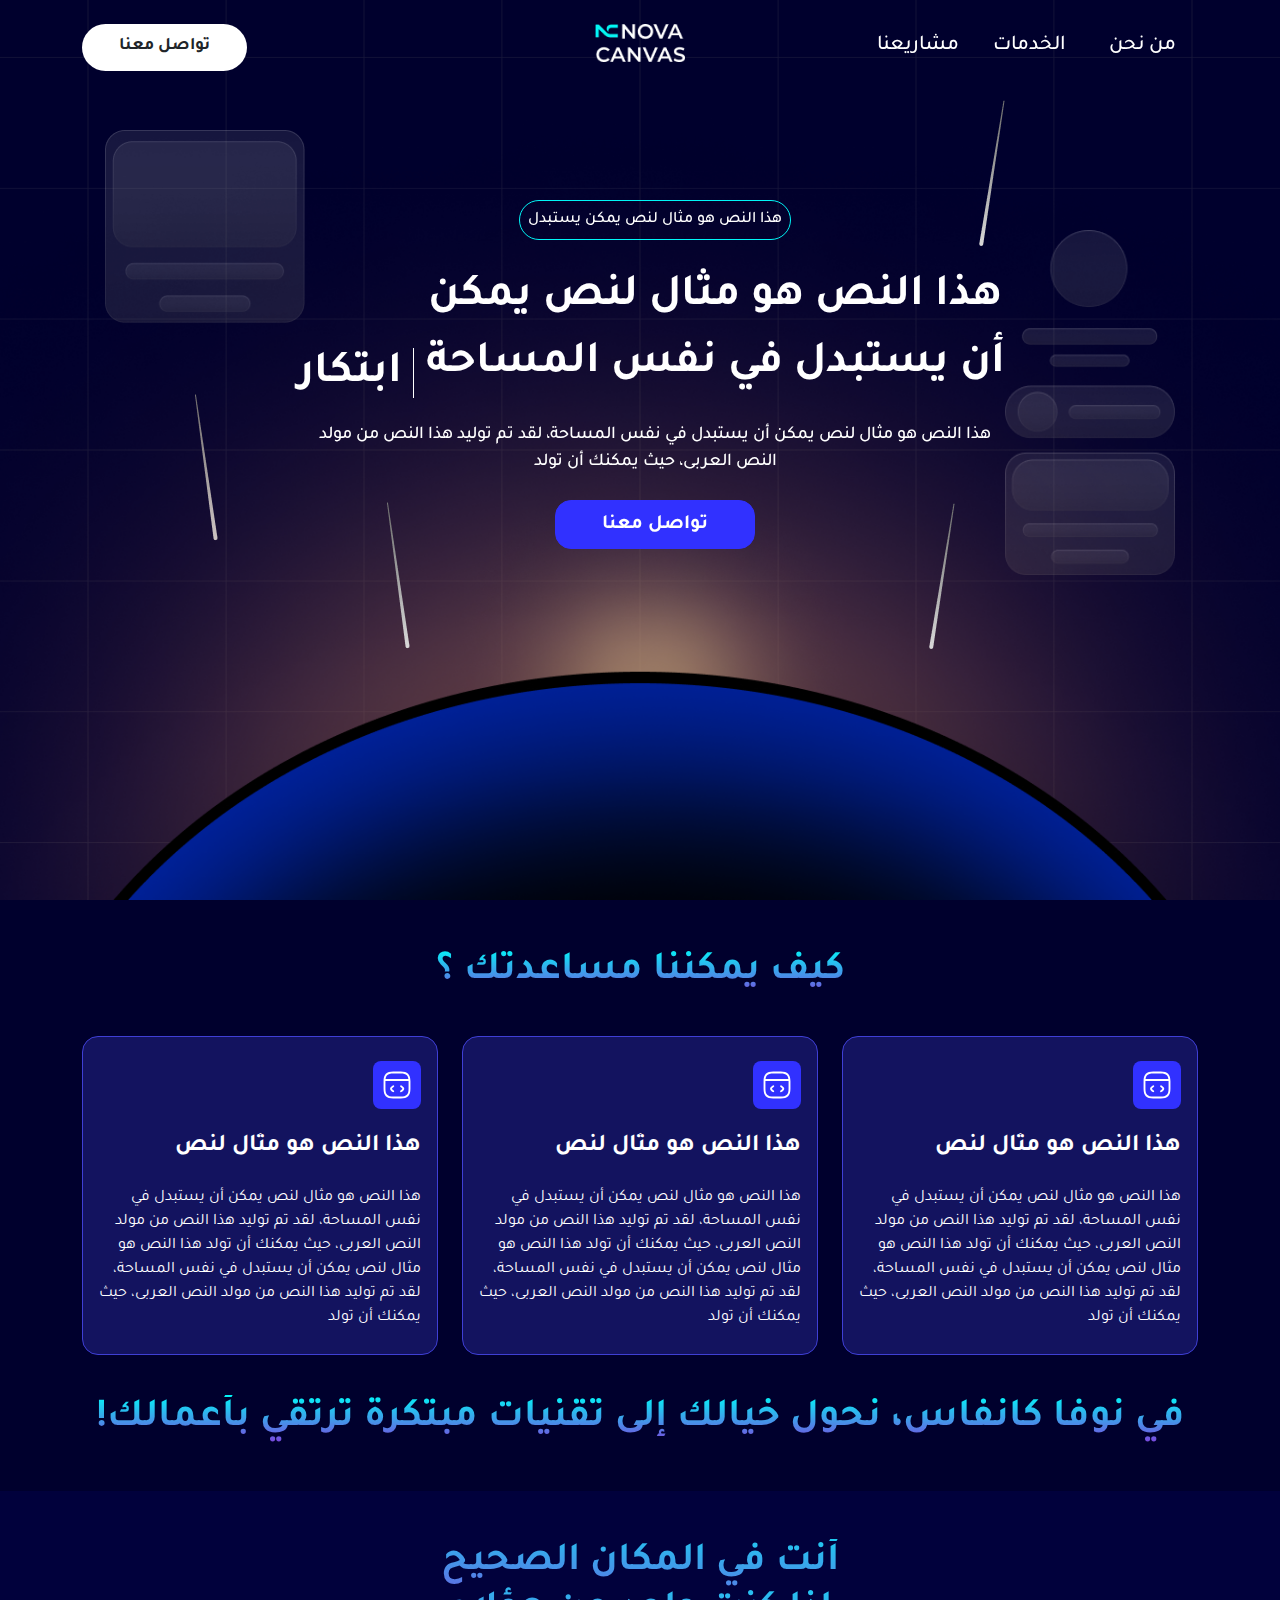
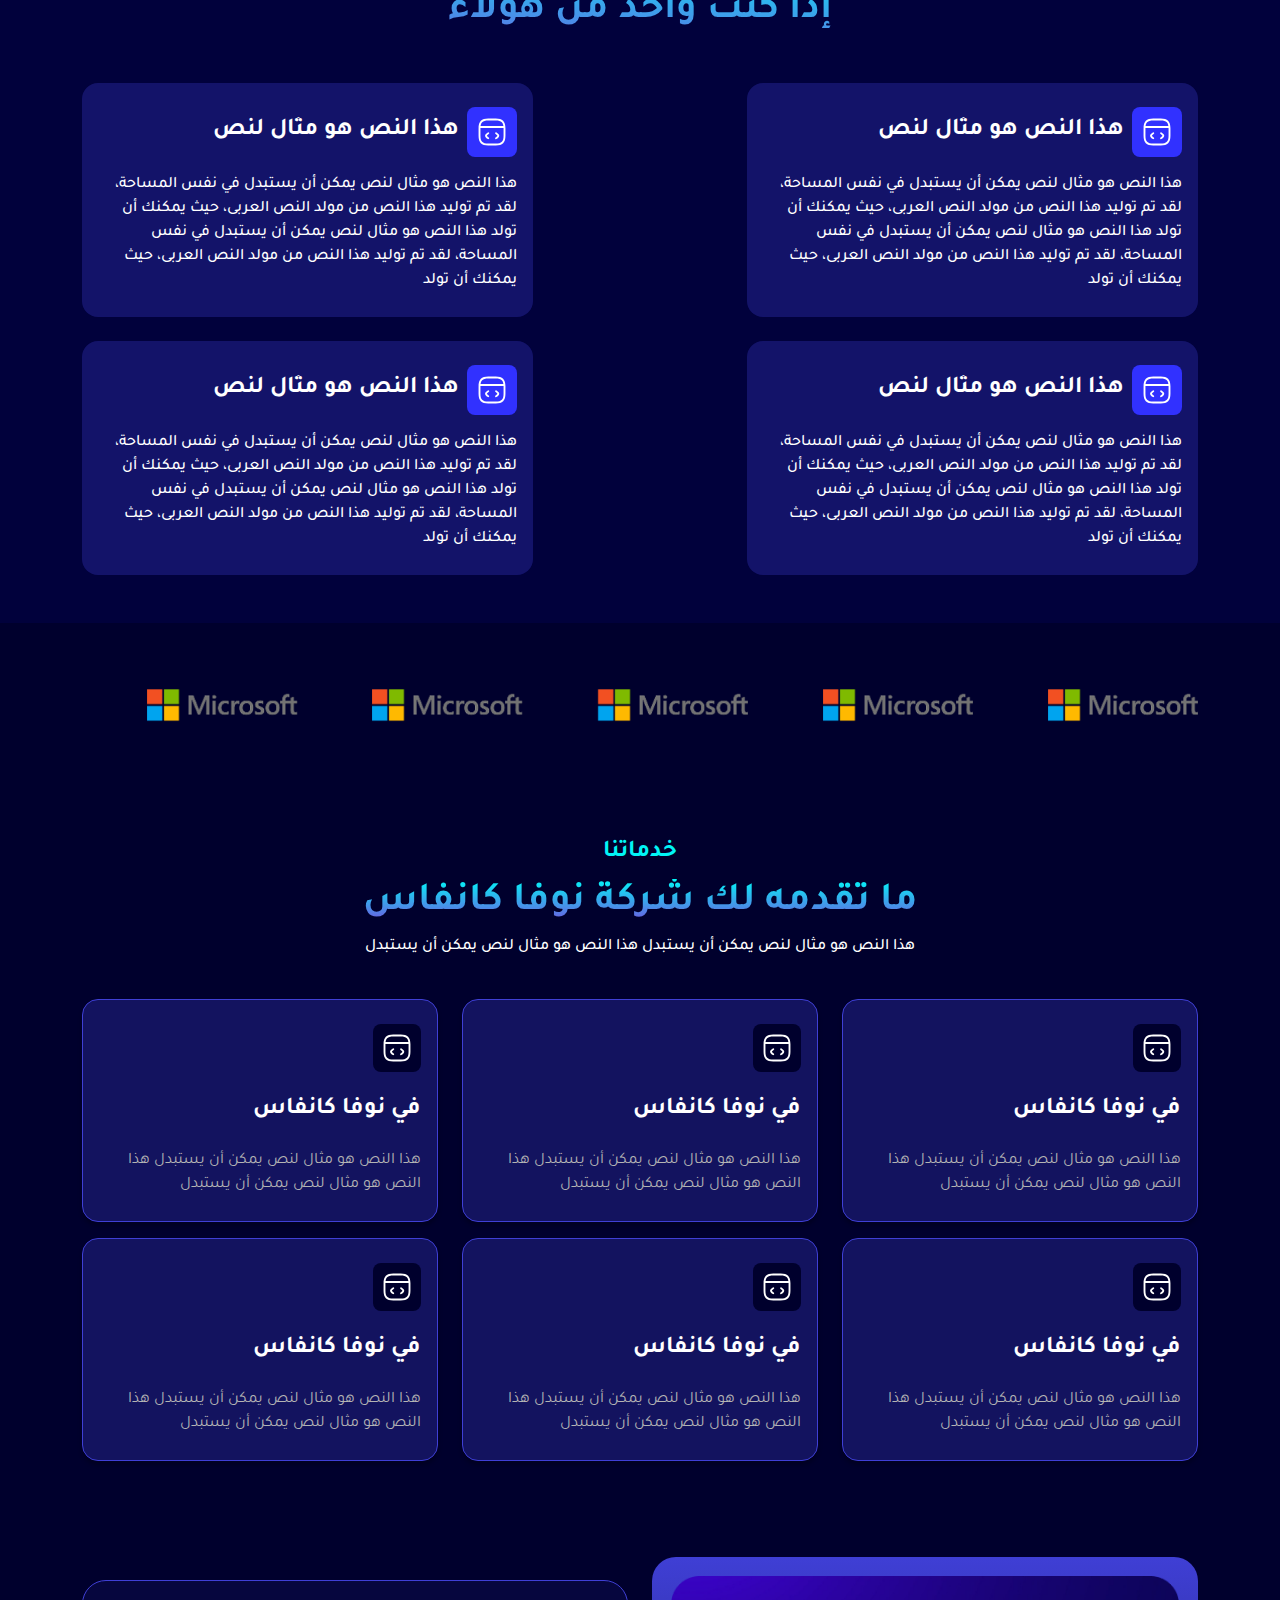
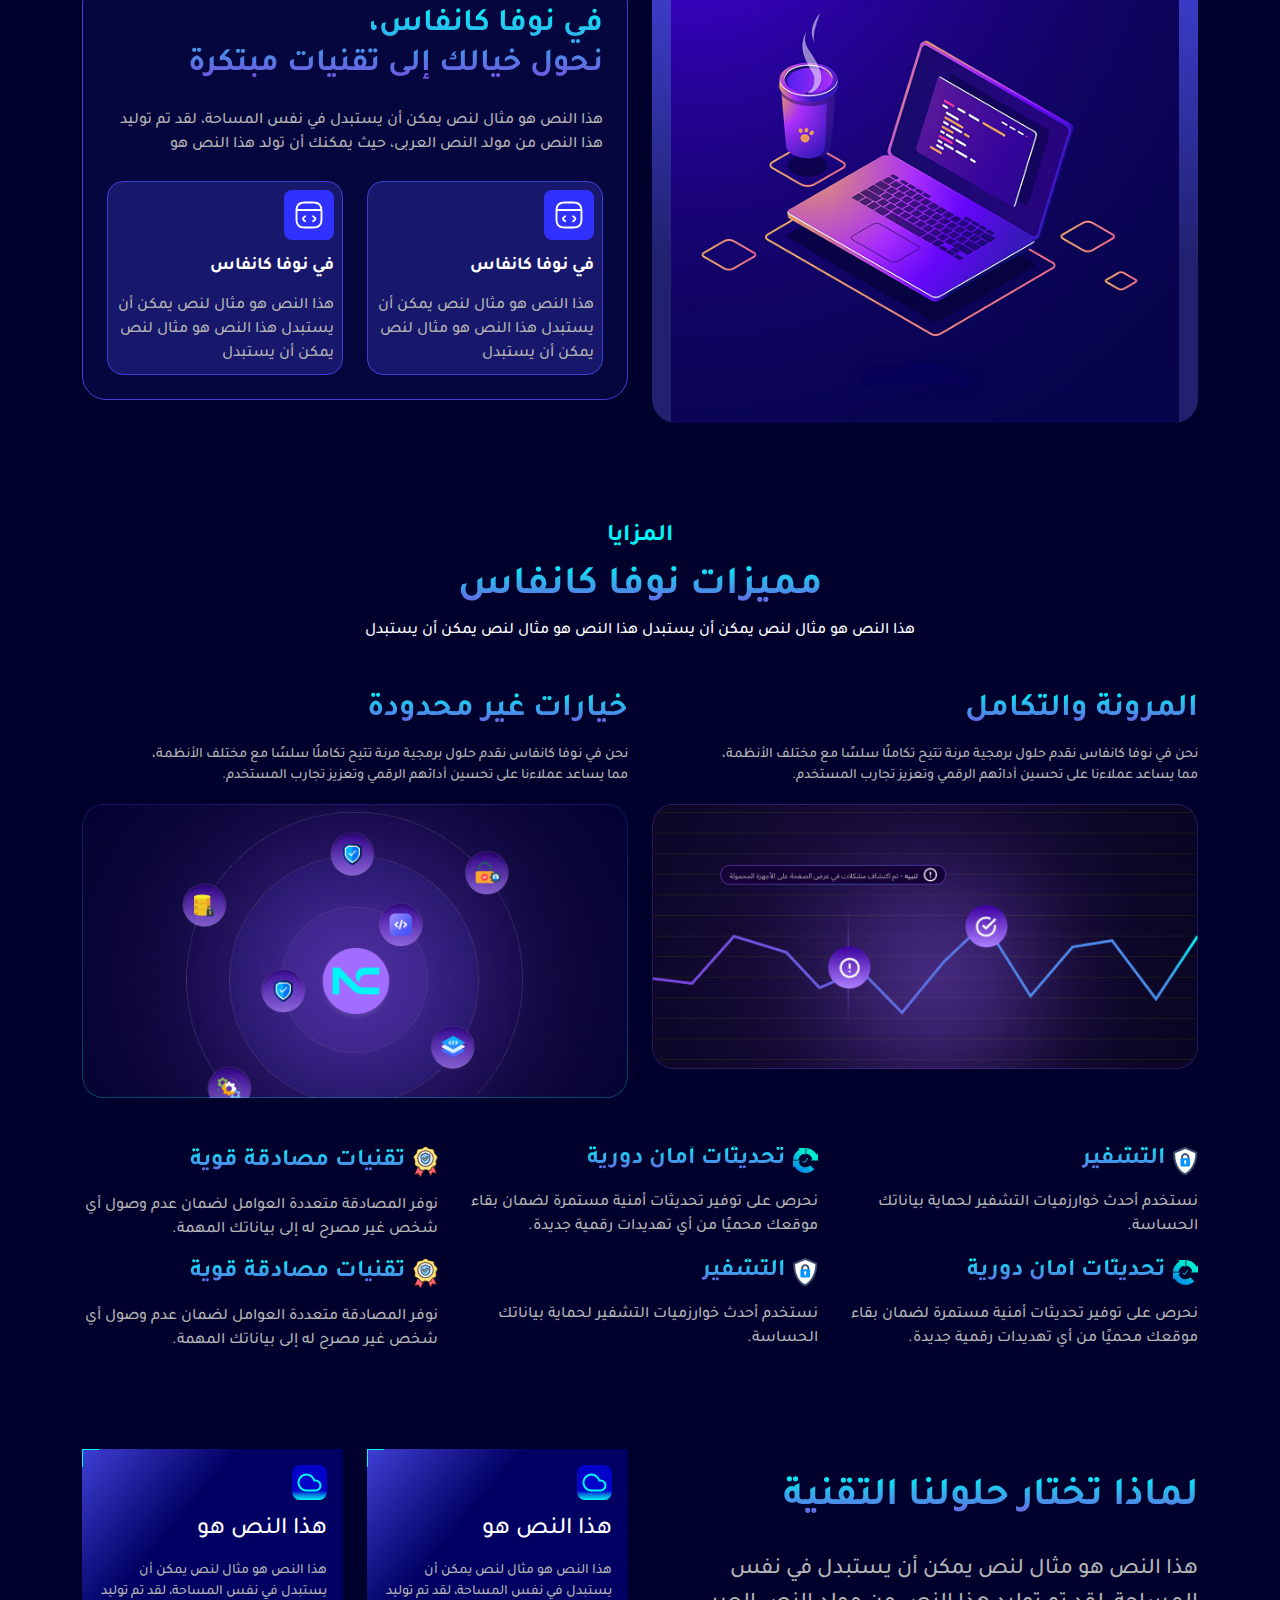
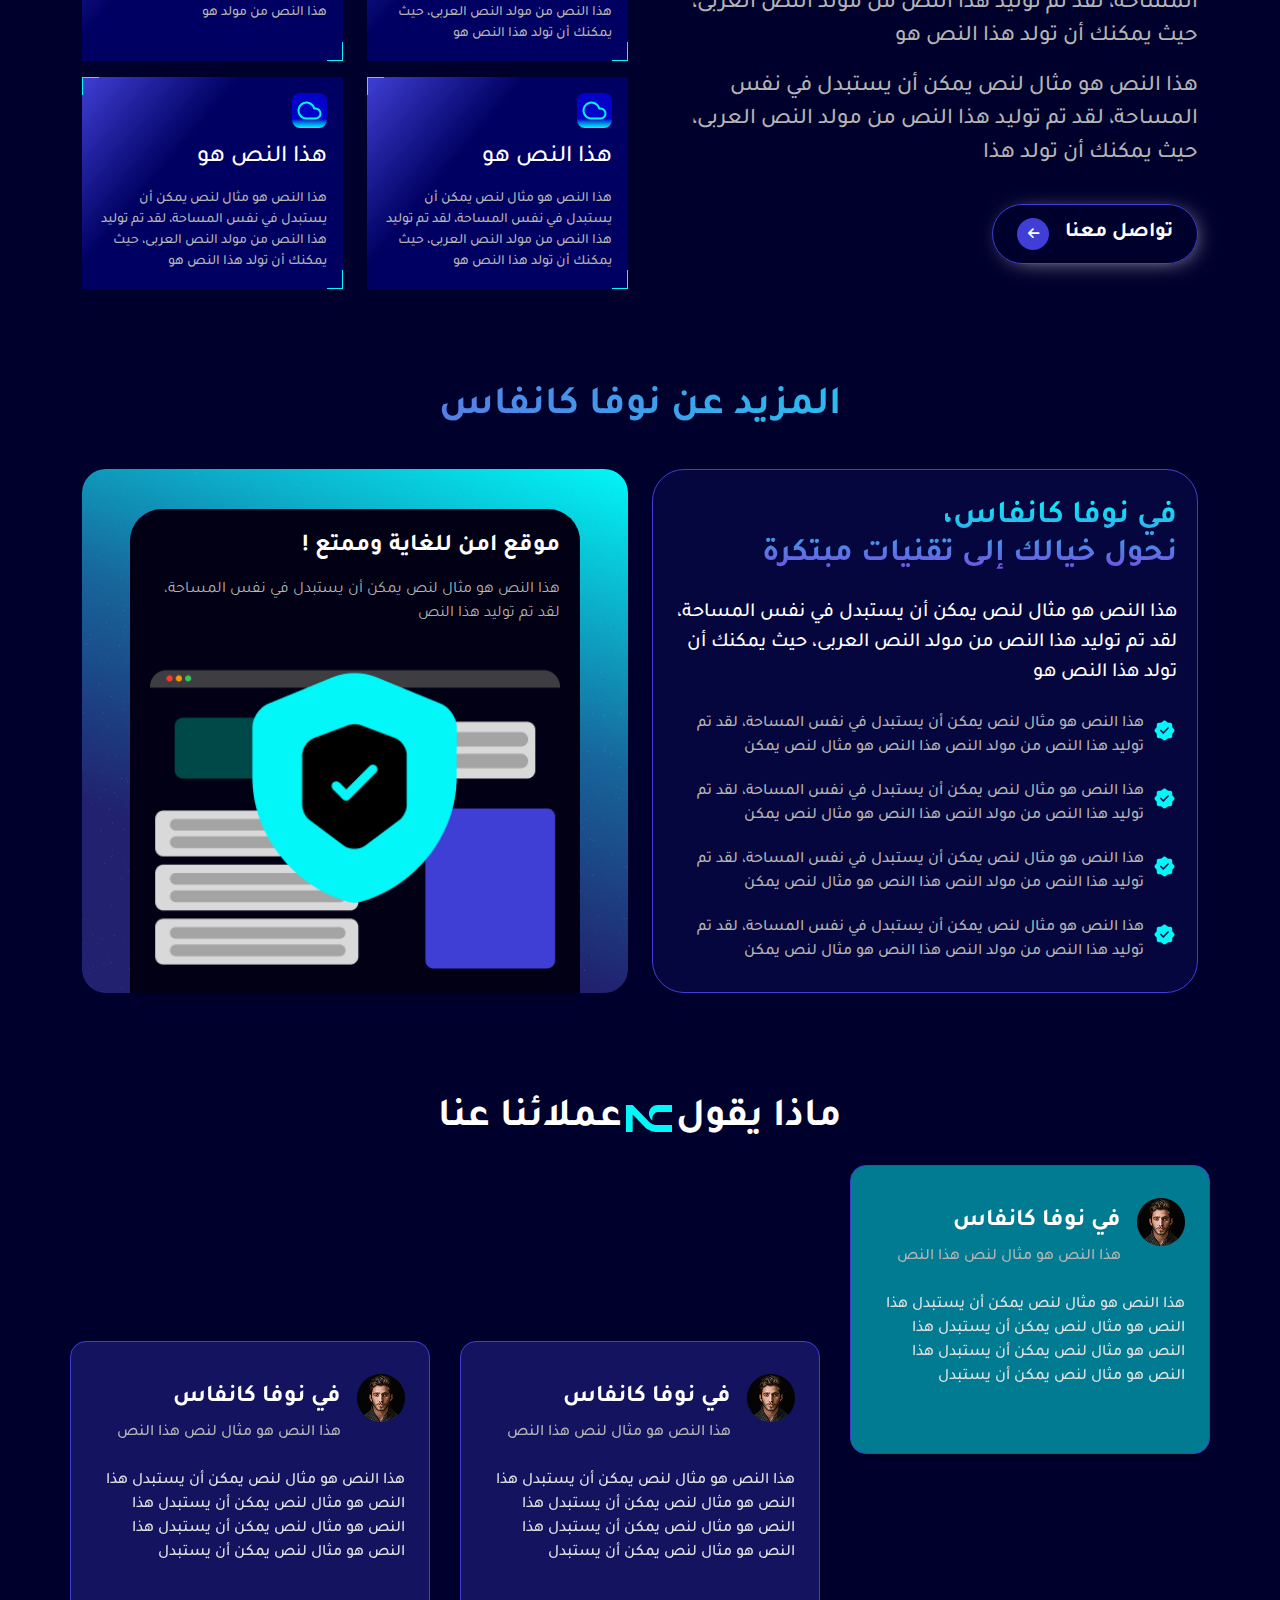
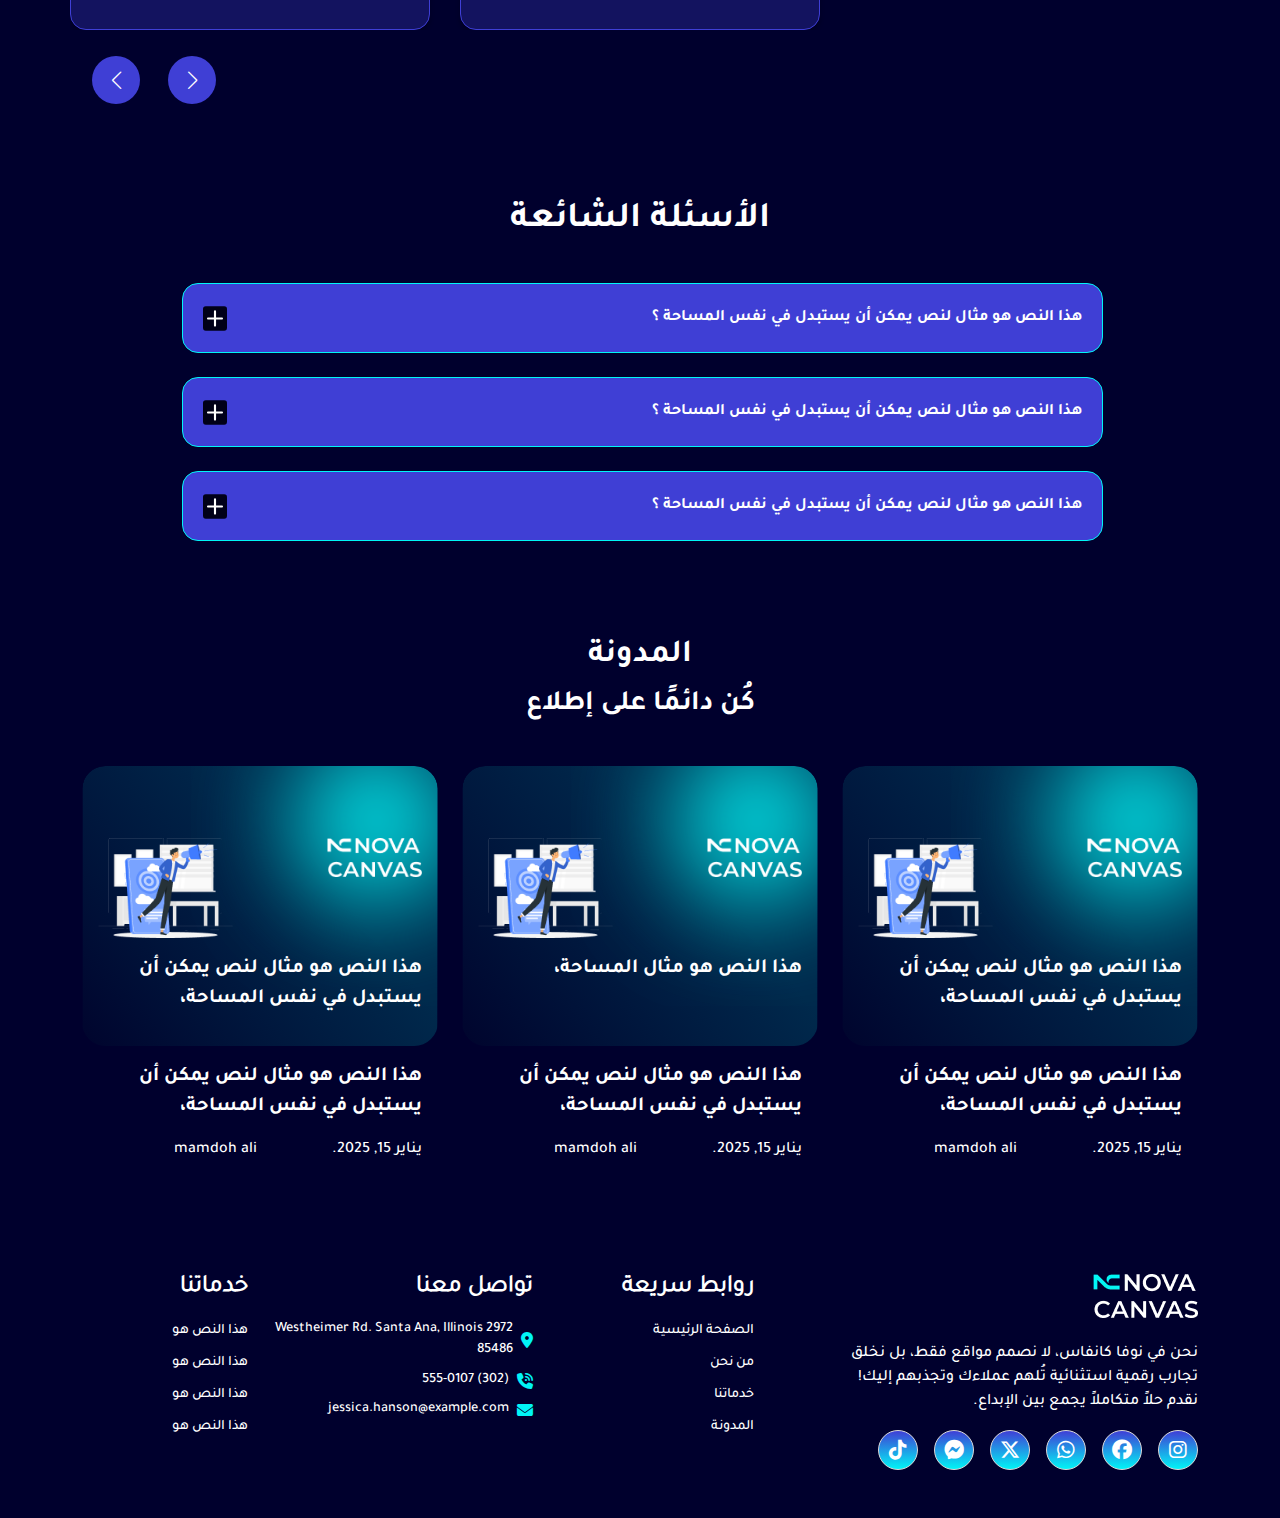
==== commit fe465591: "project" ====
--- a/index.html
+++ b/index.html
@@ -52,13 +52,13 @@
                                 </a>
                             </li>
                             <li class="position-relative">
-                                <a href="#" class="btn hover-button p-0">
+                                <a href="projects.html" class="btn hover-button p-0">
                                     <span class="top content">مشاريعنا</span>
                                     <span class="bottom content">مشاريعنا</span>
                                 </a>
                             </li>
                             <li class="position-relative d-lg-none d-sm-block">
-                                <a href="#" class="contact-link text-white">
+                                <a href="contact-us.html" class="contact-link text-white">
                                     <span>تواصل معنا</span>
                                 </a>
                             </li>
--- a/assets/sass/general.css
+++ b/assets/sass/general.css
@@ -1784,6 +1784,131 @@
 }
 
 /*-----------------------
+    Contact
+-------------------------*/
+.contact-section .title-section-part .title-section {
+  padding-block: 25px;
+  font-size: 64px;
+  font-weight: 800;
+  font-family: "Tajawal-Bold", sans-serif;
+  background: linear-gradient(to right, #7c44dd, #01f7f8);
+  -webkit-background-clip: text;
+  background-clip: text;
+  -webkit-text-fill-color: transparent;
+}
+@media (max-width: 767.98px) {
+  .contact-section .title-section-part .title-section {
+    font-size: 32px;
+    padding-block: 20px;
+  }
+}
+.contact-section .title-section-part .title-section-img {
+  width: 500px;
+  margin-inline: auto;
+}
+@media (max-width: 767.98px) {
+  .contact-section .title-section-part .title-section-img {
+    width: 250px;
+  }
+}
+.contact-section .title-section-part .title-section-para {
+  font-family: "Tajawal-Bold", sans-serif;
+  font-size: 24px;
+  max-width: 80%;
+  margin-inline: auto;
+  margin-block: 20px;
+}
+@media (max-width: 767.98px) {
+  .contact-section .title-section-part .title-section-para {
+    font-size: 16px;
+    padding-block: 10px;
+  }
+}
+.contact-section .title-section-part .contact-us-btn {
+  margin-inline: auto;
+  color: #000;
+  font-weight: bold;
+  padding: 5px 25px;
+  border-radius: 20px;
+  background-color: white;
+}
+
+.contact-form-section {
+  background-color: #f4f4f4;
+  position: relative;
+  color: #000;
+}
+.contact-form-section .container {
+  position: relative;
+  z-index: 50;
+}
+.contact-form-section .container .form .form-head {
+  display: flex;
+  align-items: end;
+  gap: 4px;
+  color: #3131FF;
+  font-family: "Tajawal-Bold", sans-serif;
+}
+.contact-form-section .container .form .form-head .form-line {
+  margin-block-end: 8px;
+  width: 30px;
+  height: 2px;
+  background-color: #3131FF;
+}
+.contact-form-section .container .form .form-subtitle {
+  margin-block-start: 8px;
+  font-size: 16px;
+}
+.contact-form-section .container .form .form-body {
+  padding-block: 10px;
+}
+.contact-form-section .container .form .form-body form .form-field {
+  position: relative;
+}
+.contact-form-section .container .form-info {
+  margin: auto;
+  max-width: 450px;
+  background-color: #3131FF;
+  color: #fff;
+}
+.contact-form-section .container .form-info-list {
+  display: flex;
+  flex-direction: column;
+  gap: 5px;
+}
+.contact-form-section .container .form-info-list .form-info-list-div h4 {
+  font-size: 20px;
+  font-weight: bold;
+}
+.contact-form-section .container .form-info-list .form-info-list-div .social {
+  padding-block: 10px;
+  display: flex;
+  flex-wrap: wrap;
+  gap: 10px;
+}
+@media (min-width: 768px) {
+  .contact-form-section {
+    padding-top: 40px;
+    padding-bottom: 40px;
+  }
+}
+@media (max-width: 767.98px) {
+  .contact-form-section {
+    padding-top: 20px;
+    padding-bottom: 20px;
+  }
+}
+.contact-form-section:after {
+  content: "";
+  top: 0;
+  height: 100%;
+  width: 25%;
+  left: 0;
+  position: absolute;
+  background-color: #01f5f6;
+}
+
+/*-----------------------
     About Banner
 -------------------------*/
 .about-banner-text {
@@ -1802,7 +1927,8 @@
     line-height: 3rem;
   }
 }
-.about-banner-text h1 .challenges::after, .about-banner-text h1 .solutions::after {
+.about-banner-text h1 .challenges::after,
+.about-banner-text h1 .solutions::after {
   content: "";
   position: absolute;
   top: unset;
@@ -1811,11 +1937,13 @@
   width: calc(100% - 5px);
   min-height: 43px;
 }
-html[dir=rtl] .about-banner-text h1 .challenges::after, html[dir=rtl] .about-banner-text h1 .solutions::after {
+html[dir=rtl] .about-banner-text h1 .challenges::after,
+html[dir=rtl] .about-banner-text h1 .solutions::after {
   right: 0;
   left: 0;
 }
-html[dir=ltr] .about-banner-text h1 .challenges::after, html[dir=ltr] .about-banner-text h1 .solutions::after {
+html[dir=ltr] .about-banner-text h1 .challenges::after,
+html[dir=ltr] .about-banner-text h1 .solutions::after {
   right: 0;
   left: 0;
 }
@@ -1844,4 +1972,325 @@
   .about-banner-text p {
     font-size: 1rem;
   }
+}
+
+/*-----------------------
+    Tech Partner
+-------------------------*/
+.tech-partner-title {
+  font-family: "Tajawal-Bold", sans-serif;
+  line-height: normal;
+  margin-bottom: 3rem;
+}
+@media (min-width: 992px) {
+  .tech-partner-title {
+    font-size: 1.8rem;
+  }
+}
+@media (max-width: 991.98px) {
+  .tech-partner-title {
+    font-size: 1.25rem;
+    line-height: 1.7rem;
+  }
+}
+.tech-partner-title .title-line::after {
+  content: "";
+  position: absolute;
+  top: unset;
+  bottom: 0;
+  display: block;
+  width: calc(100% - 5px);
+  min-height: 43px;
+  background: url(../image/icon/line.svg);
+  background-repeat: no-repeat;
+  background-position: center;
+  background-size: contain;
+}
+html[dir=rtl] .tech-partner-title .title-line::after {
+  right: 0;
+  left: 0;
+}
+html[dir=ltr] .tech-partner-title .title-line::after {
+  right: 0;
+  left: 0;
+}
+.tech-partner-card {
+  padding: 2rem 1rem;
+  border-radius: 1rem;
+  min-height: 420px;
+  background-repeat: no-repeat !important;
+  background-size: cover !important;
+  background-position: center !important;
+}
+.tech-partner-card h4 {
+  line-height: normal;
+  font-family: "Tajawal-Bold", sans-serif;
+  display: -webkit-box;
+  line-clamp: 1;
+  -webkit-line-clamp: 1;
+  -webkit-box-orient: vertical;
+  overflow: hidden;
+  text-overflow: ellipsis;
+}
+@media (min-width: 992px) {
+  .tech-partner-card h4 {
+    font-size: 1.25rem;
+  }
+}
+.tech-partner-card h3 {
+  font-family: "Tajawal-Bold", sans-serif;
+}
+@media (min-width: 992px) {
+  .tech-partner-card h3 {
+    font-size: 4rem;
+    line-height: 3.5rem;
+  }
+}
+@media (max-width: 991.98px) {
+  .tech-partner-card h3 {
+    font-size: 2rem;
+  }
+}
+.tech-partner-card span {
+  font-size: 1.25rem;
+  font-family: "Tajawal-Medium", sans-serif;
+}
+.tech-partner-card p {
+  line-height: normal;
+  font-family: "Tajawal-Medium", sans-serif;
+  display: -webkit-box;
+  line-clamp: 5;
+  -webkit-line-clamp: 5;
+  -webkit-box-orient: vertical;
+  overflow: hidden;
+  text-overflow: ellipsis;
+}
+
+/*-----------------------
+    Cards
+-------------------------*/
+.card-section .card {
+  padding: 2rem 1.5rem;
+  border-radius: 0.5rem;
+  transition: all 1s ease-out;
+}
+.card-section .card h2 {
+  background: linear-gradient(220deg, #01F7F8 0%, #7C44DD 100%);
+  background: -webkit-linear-gradient(220deg, #01F7F8 0%, #7C44DD 100%);
+  background-clip: text;
+  -webkit-background-clip: text;
+  -webkit-text-fill-color: transparent;
+  font-family: "Tajawal-Bold", sans-serif;
+}
+@media (min-width: 768px) {
+  .card-section .card h2 {
+    font-size: 3.75rem;
+  }
+}
+@media (max-width: 767.98px) {
+  .card-section .card h2 {
+    font-size: 2rem;
+  }
+}
+.card-section .card p {
+  font-family: "Tajawal-Medium", sans-serif;
+}
+@media (min-width: 992px) {
+  .card-section .card p {
+    padding-inline-end: 3%;
+  }
+}
+.card-section .card ul li::before {
+  content: "";
+  min-inline-size: 1.125rem;
+  max-inline-size: 1.125rem;
+  block-size: 1.125rem;
+  border-radius: 100%;
+}
+.card-section .card:not(:hover) {
+  background: linear-gradient(123.89deg, #FFFFFF 1.73%, #F7F7F7 95.19%, #F7F7F7 99.09%);
+}
+.card-section .card:not(:hover) ul li {
+  color: #000;
+}
+.card-section .card:not(:hover) ul li::before {
+  border: 2px solid #000000;
+}
+.card-section .card:hover {
+  background: linear-gradient(123.89deg, #0E0E5F 1.73%, #0E0E5F 95.19%, #0E0E5F 99.09%);
+}
+.card-section .card:hover p {
+  color: #fff;
+  transition: color 0.8s ease-in-out;
+}
+.card-section .card:hover ul li {
+  color: #fff;
+  transition: color 0.8s ease-in-out;
+}
+.card-section .card:hover ul li::before {
+  transition: border 0.8s ease-in-out;
+  border: 2px solid #01F5F6;
+}
+
+/*-----------------------
+    Our Projects
+-------------------------*/
+.our-projects-title p {
+  font-family: "Tajawal-Bold", sans-serif;
+}
+.our-projects-card .card-header {
+  height: 275px;
+  border-radius: 1rem;
+}
+.our-projects-card .card-header img {
+  position: absolute;
+  top: 0;
+  bottom: 0;
+  -o-object-fit: cover;
+     object-fit: cover;
+  transition: opacity 0.4s ease-in-out;
+}
+html[dir=rtl] .our-projects-card .card-header img {
+  right: 0;
+  left: 0;
+}
+html[dir=ltr] .our-projects-card .card-header img {
+  right: 0;
+  left: 0;
+}
+.our-projects-card:not(:hover) .card-header .img-default {
+  opacity: 1;
+}
+.our-projects-card:not(:hover) .card-header .img-hover {
+  opacity: 0;
+}
+.our-projects-card:hover .card-header .img-default {
+  opacity: 0;
+}
+.our-projects-card:hover .card-header .img-hover {
+  opacity: 1;
+}
+.our-projects-card .card-body span {
+  color: #fff;
+  min-inline-size: 85px;
+  min-block-size: 30px;
+  border: 1px solid #FFFFFF;
+  font-family: "Tajawal-Medium", sans-serif;
+}
+@media (max-width: 567.98px) {
+  .our-projects-card .card-body span {
+    min-inline-size: 100%;
+  }
+}
+.our-projects-card .card-body h5 {
+  color: #fff;
+  font-family: "Tajawal-Bold", sans-serif;
+}
+@media (min-width: 768px) {
+  .our-projects-card .card-body h5 {
+    font-size: 1.5rem;
+    display: -webkit-box;
+    line-clamp: 1;
+    -webkit-line-clamp: 1;
+    -webkit-box-orient: vertical;
+    overflow: hidden;
+    text-overflow: ellipsis;
+  }
+}
+.our-projects-card .card-body p {
+  color: #E1E1E1;
+  font-family: "Tajawal-Medium", sans-serif;
+}
+@media (min-width: 992px) {
+  .our-projects-card .card-body p {
+    padding-inline-end: 10%;
+  }
+}
+@media (min-width: 768px) {
+  .our-projects-card .card-body p {
+    display: -webkit-box;
+    line-clamp: 2;
+    -webkit-line-clamp: 2;
+    -webkit-box-orient: vertical;
+    overflow: hidden;
+    text-overflow: ellipsis;
+  }
+}
+
+/*-----------------------
+    Innovate Code Launch
+-------------------------*/
+.innovate-code-launch .custome-row-gap {
+  row-gap: 2rem;
+}
+.innovate-code-launch-title {
+  row-gap: 2rem;
+}
+.innovate-code-launch-title h2 {
+  font-family: "Tajawal-Bold", sans-serif;
+}
+@media (min-width: 1250px) {
+  .innovate-code-launch-title h2 {
+    font-size: 3.75rem;
+  }
+}
+.innovate-code-launch-title h2 span {
+  line-height: normal;
+  background: linear-gradient(270deg, #01F7F8 0%, #7C44DD 100%);
+  background: -webkit-linear-gradient(270deg, #01F7F8 0%, #7C44DD 100%);
+  background-clip: text;
+  -webkit-background-clip: text;
+  -webkit-text-fill-color: transparent;
+}
+.innovate-code-launch-title h2 span::after {
+  content: "";
+  position: absolute;
+  top: unset;
+  bottom: 0;
+  display: block;
+  width: 50%;
+  margin: 0 auto;
+  min-height: 43px;
+  background: url(../image/icon/analog-line.svg);
+  background-repeat: no-repeat;
+  background-position: center;
+  background-size: contain;
+}
+html[dir=rtl] .innovate-code-launch-title h2 span::after {
+  right: 0;
+  left: 0;
+}
+html[dir=ltr] .innovate-code-launch-title h2 span::after {
+  right: 0;
+  left: 0;
+}
+.innovate-code-launch-title p {
+  font-family: "Tajawal-Bold", sans-serif;
+}
+@media (min-width: 768px) {
+  .innovate-code-launch-title p {
+    font-size: 1.25rem;
+  }
+}
+.innovate-code-launch .counters h6 {
+  line-height: normal;
+  background: linear-gradient(270deg, #7C44DD 0%, #01F7F8 100%);
+  background: -webkit-linear-gradient(270deg, #7C44DD 0%, #01F7F8 100%);
+  background-clip: text;
+  -webkit-background-clip: text;
+  -webkit-text-fill-color: transparent;
+  font-family: "Tajawal-Bold", sans-serif;
+}
+@media (min-width: 768px) {
+  .innovate-code-launch .counters h6 {
+    font-size: 2rem;
+  }
+}
+@media (max-width: 767.98px) {
+  .innovate-code-launch .counters h6 {
+    font-size: 1.125rem;
+  }
+}
+.innovate-code-launch .counters .counter-name {
+  font-family: "Tajawal-Medium", sans-serif;
 }/*# sourceMappingURL=general.css.map */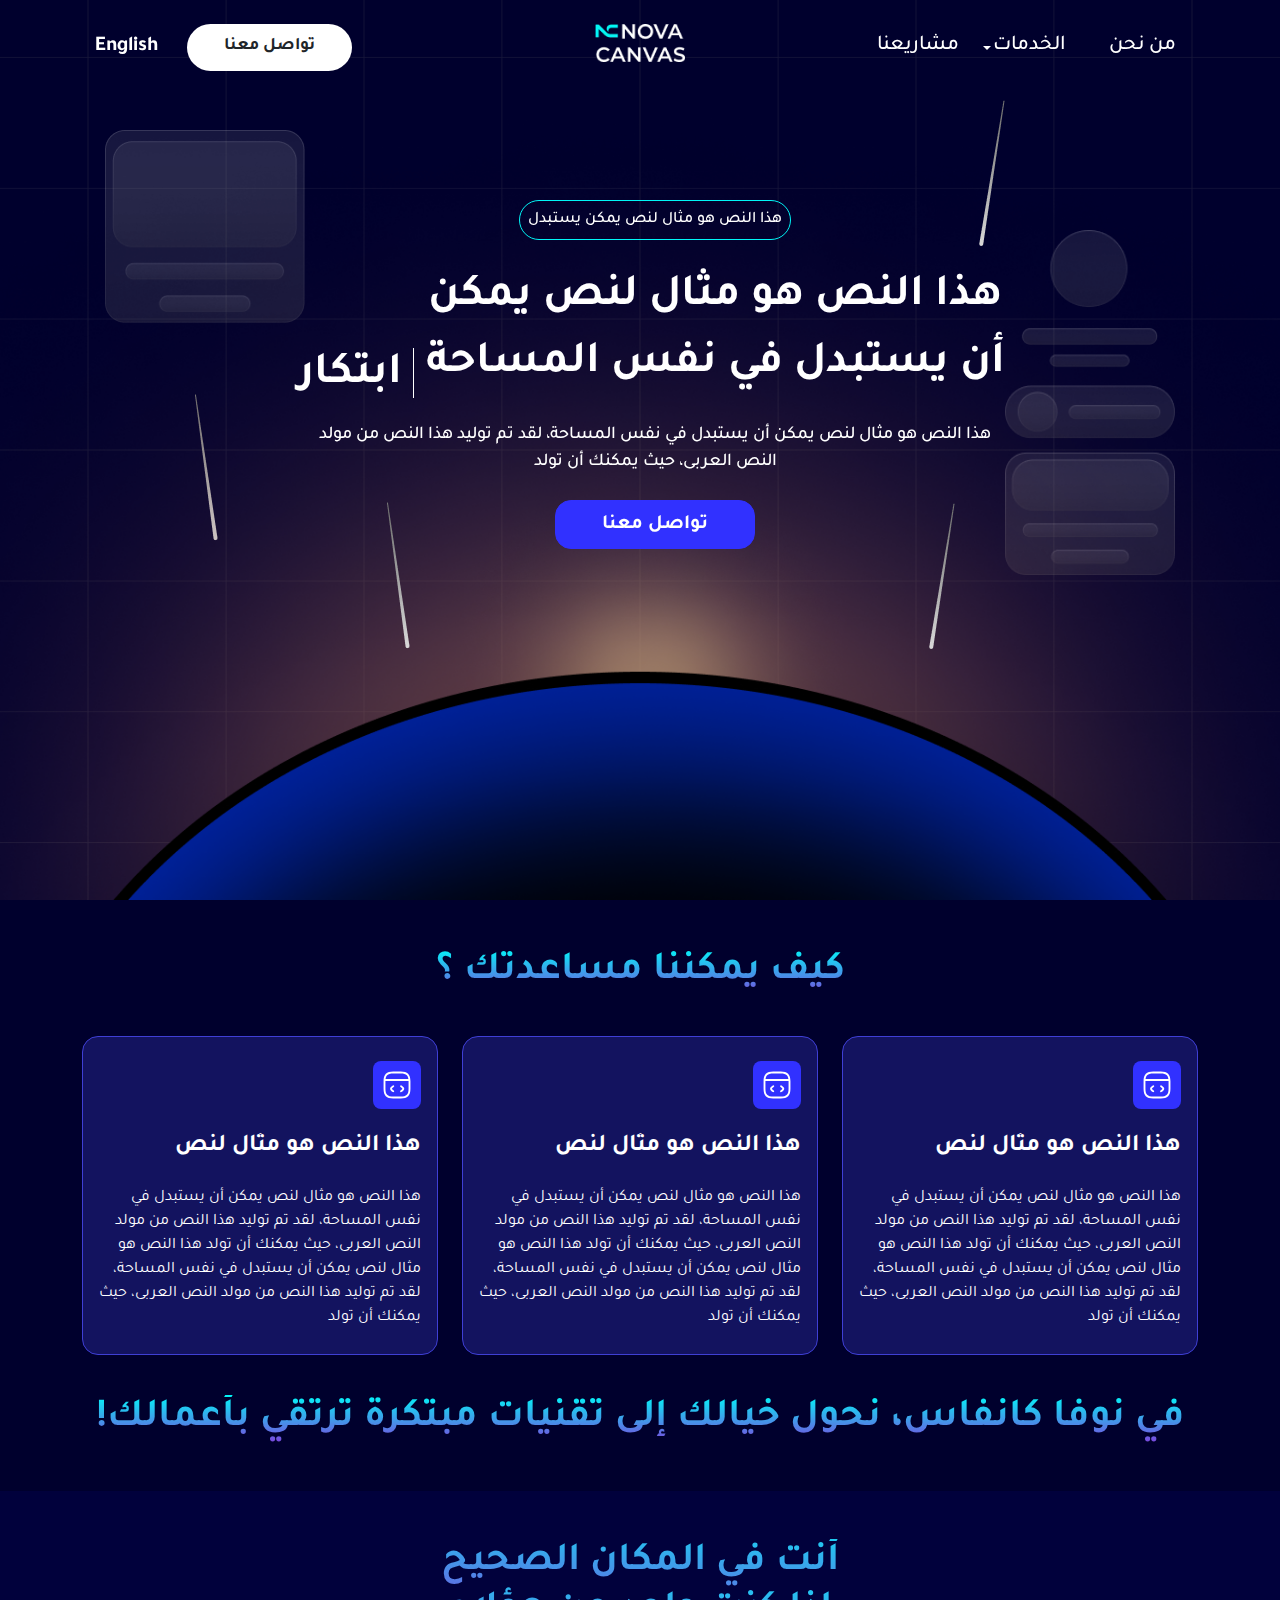
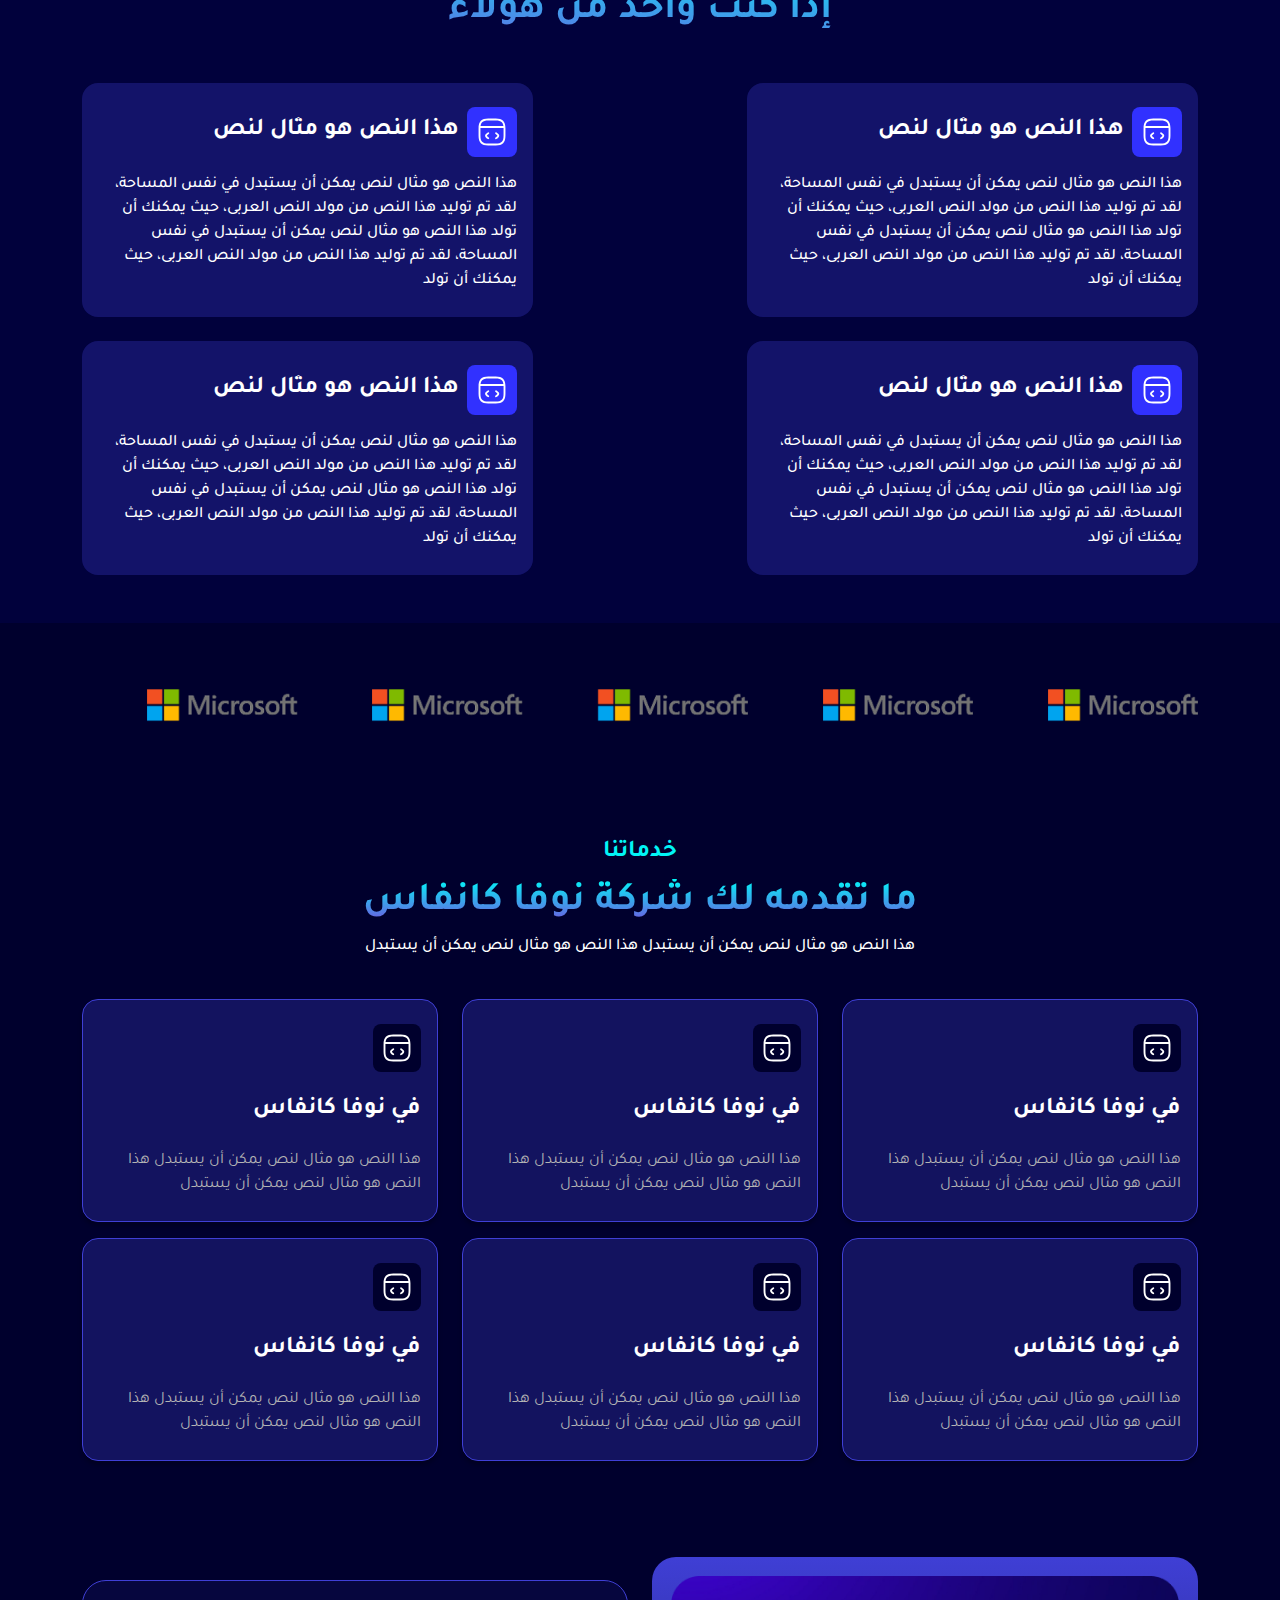
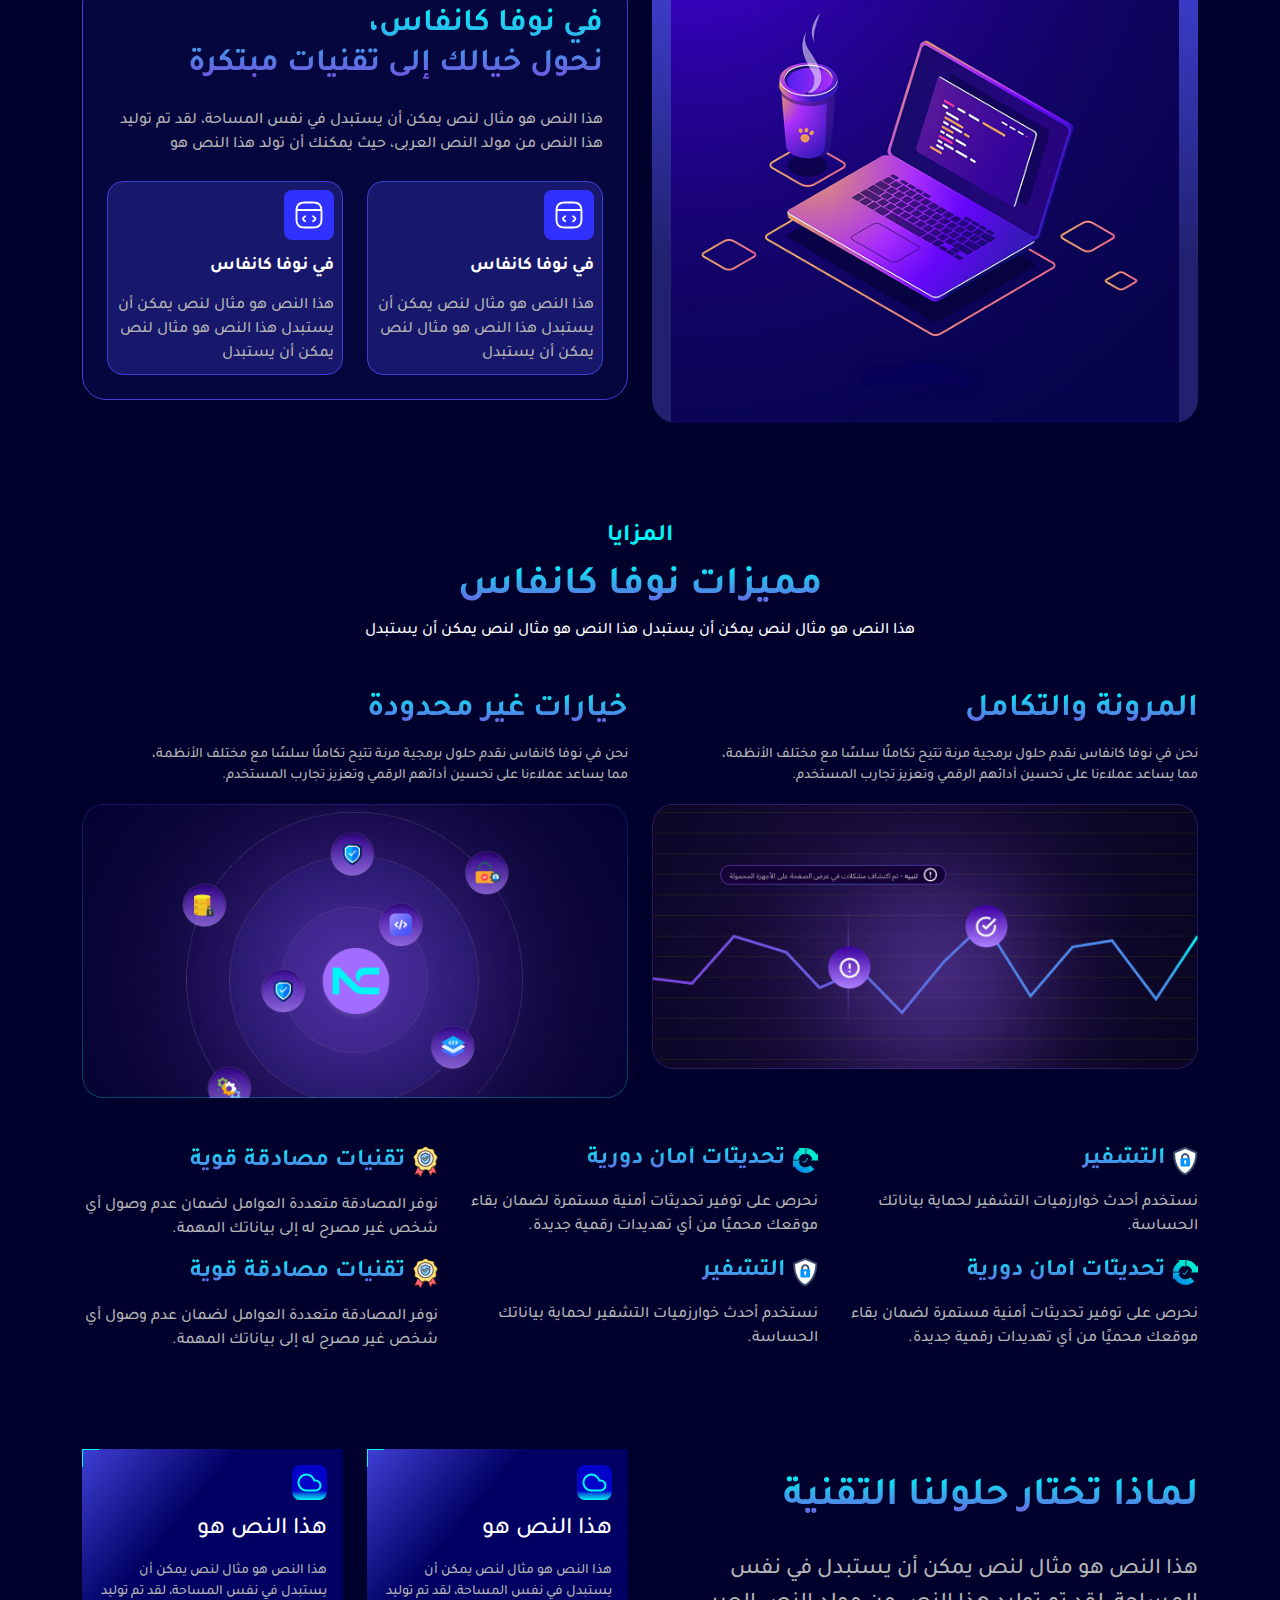
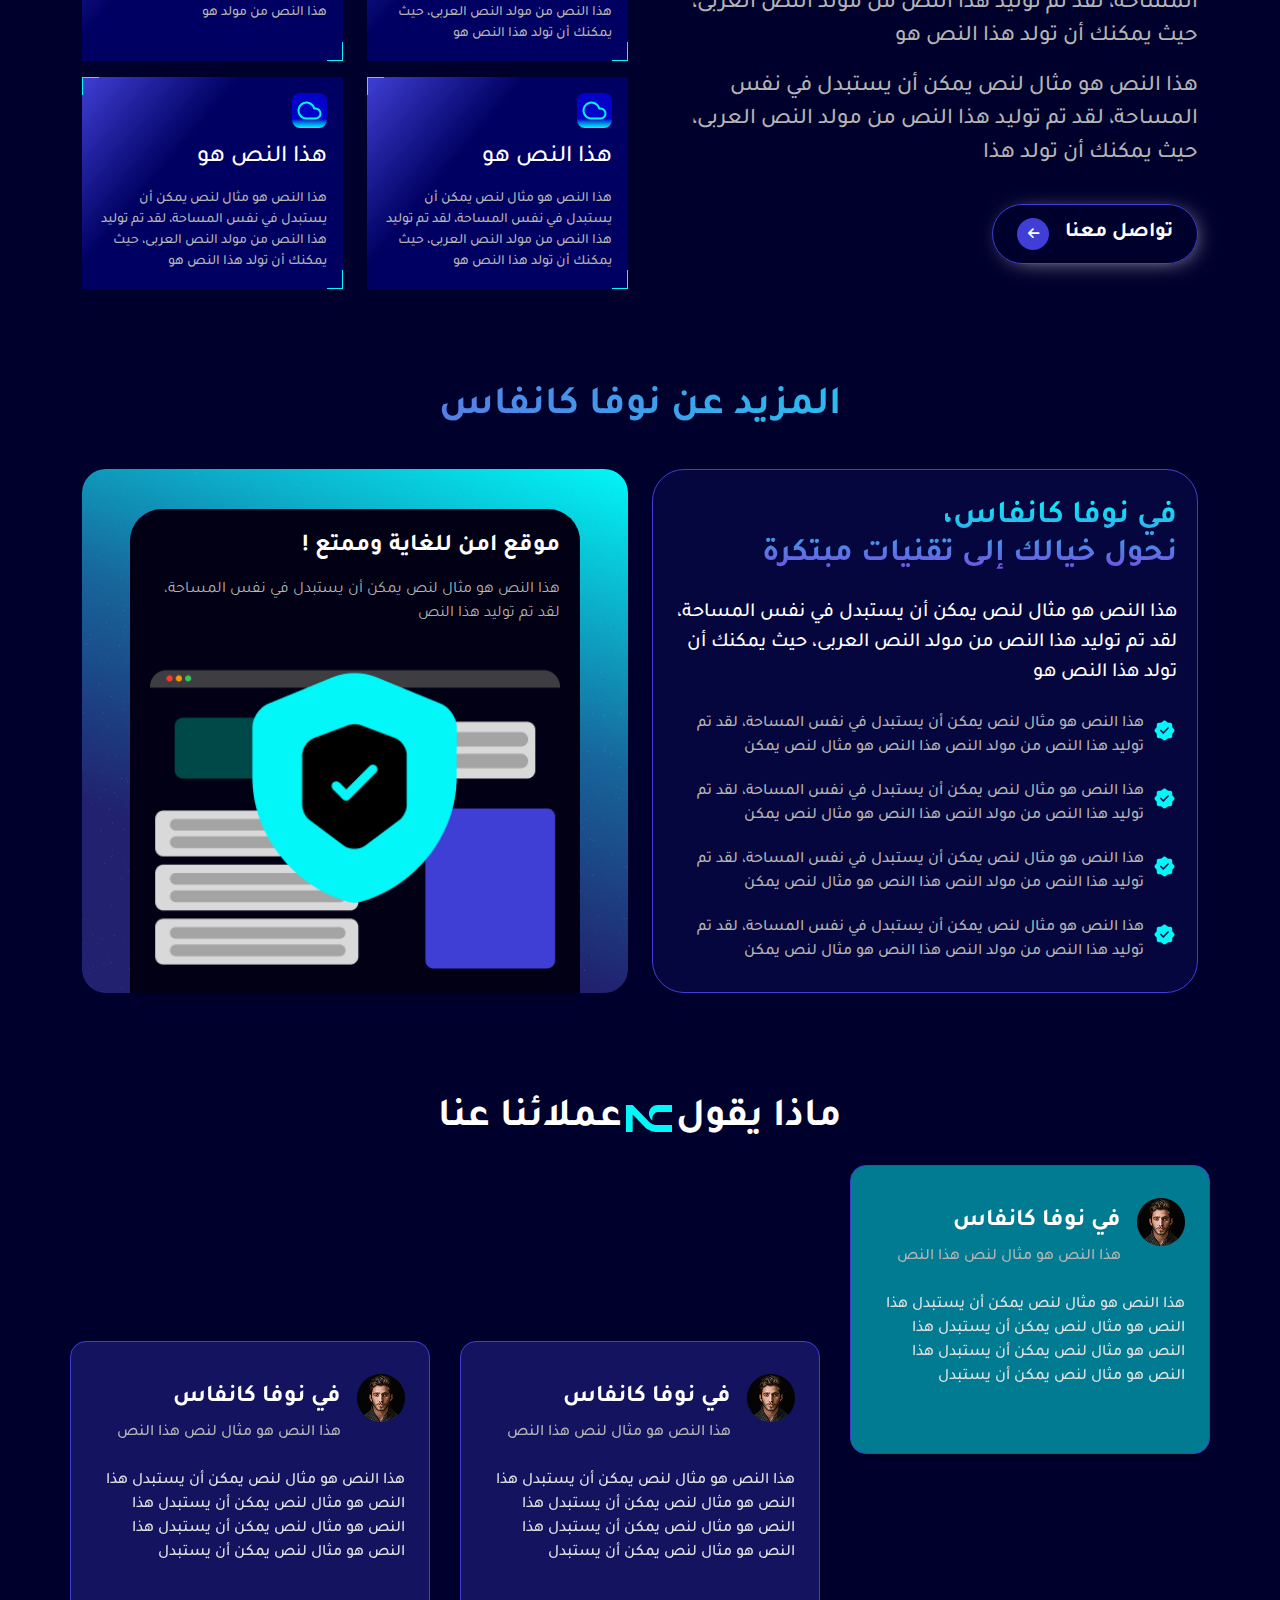
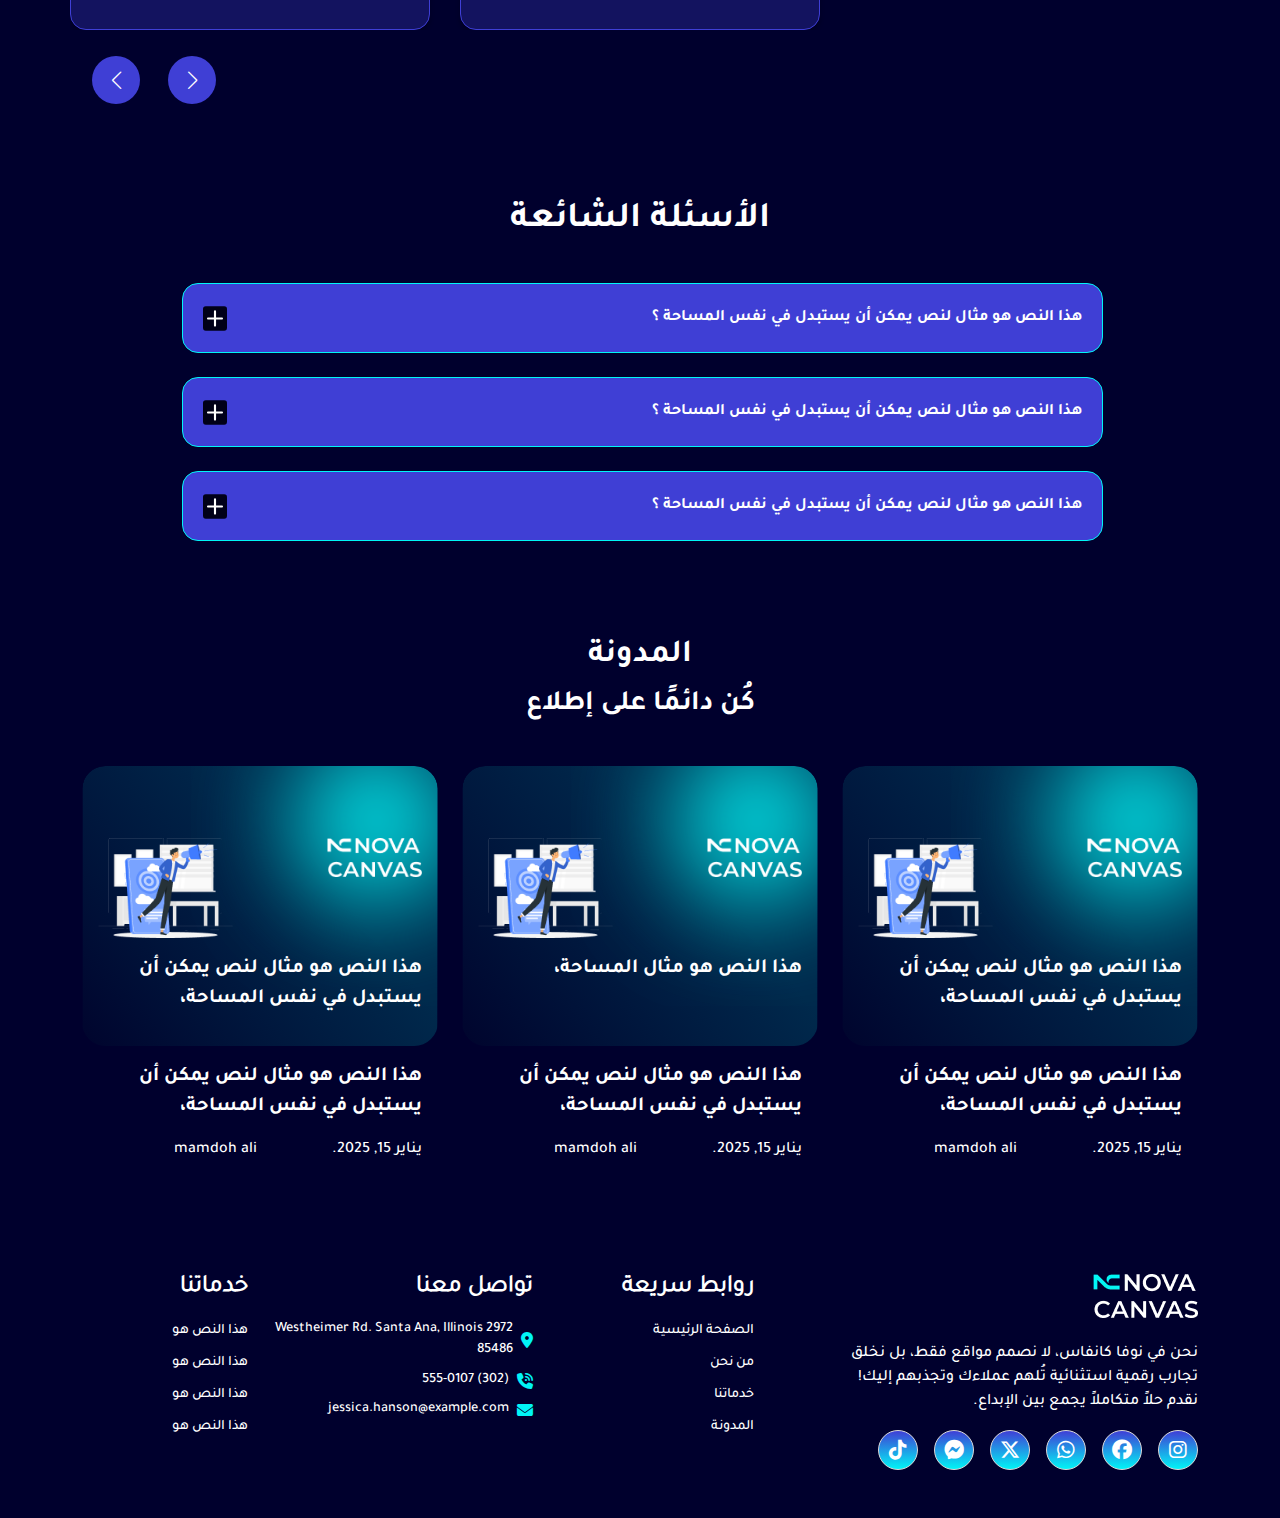
==== commit d12523aa: "edit" ====
--- a/index.html
+++ b/index.html
@@ -33,7 +33,7 @@
     <!-- ============================================================== -->
     <!-- Header -->
     <!-- ============================================================== -->
-    <header>
+    <header data-lenis-prevent>
         <div class="container">
             <div class="row">
                 <div class="col-lg col-2">
@@ -46,10 +46,20 @@
                                 </a>
                             </li>
                             <li class="position-relative">
-                                <a href="#" class="btn hover-button p-0">
-                                    <span class="top content">الخدمات</span>
-                                    <span class="bottom content">الخدمات</span>
-                                </a>
+                                <div class="dropdown">
+                                    <a href="#" class="btn hover-button p-0 dropdown-toggle d-flex flex-row-reverse align-items-center" type="button" data-bs-toggle="dropdown" aria-expanded="false">
+                                        <span class="top content">الخدمات</span>
+                                        <span class="bottom content">الخدمات</span>
+                                    </a>
+                                    <ul class="dropdown-menu">
+                                      <li class="mb-1"><a class="dropdown-item" href="#">تصميم مواقع</a></li>
+                                      <li class="mb-1"><a class="dropdown-item" href="#">استضافة الويب</a></li>
+                                      <li class="mb-1"><a class="dropdown-item" href="#">تصميم مواقع</a></li>
+                                      <li class="mb-1"><a class="dropdown-item" href="#">تصميم مواقع</a></li>
+                                      <li class="mb-1"><a class="dropdown-item" href="#">استضافة الويب</a></li>
+                                      <li class="mb-1"><a class="dropdown-item" href="#">تصميم مواقع</a></li>
+                                    </ul>
+                                  </div>
                             </li>
                             <li class="position-relative">
                                 <a href="projects.html" class="btn hover-button p-0">
@@ -62,6 +72,10 @@
                                     <span>تواصل معنا</span>
                                 </a>
                             </li>
+                            <li class="position-relative d-lg-none d-sm-block">
+                                <a href="#" class="btn btn-language text-white">english</a>
+                            </li>
+                           
                         </ul>
                         <div class="menu-toggle">&#9776;</div>
                     </nav>
@@ -73,11 +87,12 @@
                         </a>
                     </div>
                 </div>
-                <div class="col-lg d-lg-flex d-none  justify-content-end">
+                <div class="col-lg d-lg-flex d-none align-items-center gap-3 justify-content-end">
                     <button class="btn btn-contact-btn border-0 d-flex align-items-center justify-content-center gap-2">
                         <span>تواصل معنا</span>
                         <img width="24px" src="assets/image/icon/Arrow left-circle.svg" alt="icon" />
                     </button>
+                    <a href="#" class="btn btn-language text-white">english</a>
                 </div>
             </div>
         </div>
--- a/assets/sass/general.css
+++ b/assets/sass/general.css
@@ -746,6 +746,27 @@
   font-size: 1.3rem;
 }
 
+.btn-language {
+  font-size: 1.3rem;
+  text-transform: capitalize;
+  font-family: "Tajawal-Bold", sans-serif;
+}
+
+.dropdown-toggle::after {
+  margin-top: 7px;
+  border-top: 0.2em solid;
+  border-left: 0.2em solid transparent;
+  border-bottom: 0;
+  border-right: 0.2em solid transparent;
+}
+
+.dropdown-menu.show {
+  display: block;
+  border: 1px solid #fff;
+  border-radius: 16px;
+  font-family: "Tajawal-Medium", sans-serif;
+}
+
 /*-----------------------
     Banner Section
 -------------------------*/
@@ -1436,14 +1457,50 @@
 }
 
 /*-----------------------
-    10
--------------------------*/
+    similar-project
+-------------------------*/
+.similar-project-bg-gradient {
+  border-radius: 1.25rem;
+  background: linear-gradient(90deg, #00002D 0%, #11117A 72.5%, #3F3FD5 100%);
+}
+.similar-project-bg-gradient h2 {
+  font-family: "Tajawal-Bold", sans-serif;
+}
+@media (min-width: 992px) {
+  .similar-project-bg-gradient h2 {
+    font-size: 3.125rem;
+  }
+}
+.similar-project-bg-gradient p {
+  font-family: "Tajawal-Medium", sans-serif;
+}
+.similar-project-bg-gradient .btn-contact-btn {
+  border-radius: 0.5rem;
+}
+@media (min-width: 568px) {
+  .similar-project-bg-gradient .btn-contact-btn {
+    font-size: 1.5rem;
+    min-height: 60px;
+  }
+}
+@media (max-width: 568.98px) {
+  .similar-project-bg-gradient .btn-contact-btn {
+    font-size: 1.25rem;
+    width: 100%;
+    text-align: center;
+    min-height: 50px;
+  }
+}
+
 /*-----------------------
     Customer Reviews
 -------------------------*/
 .customer-reviews .titel {
   font-size: 2.5rem;
   font-family: "Tajawal-Bold", sans-serif;
+}
+.customer-reviews .titel.primary-text {
+  color: #3F3FD5;
 }
 .customer-reviews-card {
   border-radius: 1rem;
@@ -1577,6 +1634,15 @@
 @media (max-width: 767.98px) {
   .blog-section-title p {
     font-size: 1rem;
+  }
+}
+.blog-section-title h3 {
+  font-family: "Tajawal-Bold", sans-serif;
+  color: #01F5F6;
+}
+@media (min-width: 768px) {
+  .blog-section-title h3 {
+    font-size: 2rem;
   }
 }
 .blog-section-card p {
@@ -1755,6 +1821,15 @@
 .breadcrumb-section .breadcrumb-item {
   font-size: 0.849rem;
 }
+.breadcrumb-section span.around-span {
+  font-size: 1rem;
+  border: 0.5px solid #808080;
+  block-size: 30px;
+  min-inline-size: 70px;
+  border-radius: 2.5rem;
+  padding-inline: 10px;
+  padding-block: 4px;
+}
 
 /*-----------------------
     Technical Skills
@@ -1786,51 +1861,47 @@
 /*-----------------------
     Contact
 -------------------------*/
-.contact-section .title-section-part .title-section {
-  padding-block: 25px;
-  font-size: 64px;
-  font-weight: 800;
-  font-family: "Tajawal-Bold", sans-serif;
-  background: linear-gradient(to right, #7c44dd, #01f7f8);
+.contact-section {
+  padding-block-end: 40px;
+}
+.contact-section .contact-section-part .title-section {
+  font-family: "Tajawal-Bold", sans-serif;
+  background: linear-gradient(270deg, #01F7F8 0%, #7C44DD 100%);
   -webkit-background-clip: text;
   background-clip: text;
   -webkit-text-fill-color: transparent;
 }
-@media (max-width: 767.98px) {
-  .contact-section .title-section-part .title-section {
-    font-size: 32px;
-    padding-block: 20px;
-  }
-}
-.contact-section .title-section-part .title-section-img {
-  width: 500px;
+@media (min-width: 1200px) {
+  .contact-section .contact-section-part .title-section {
+    font-size: 3.5rem;
+  }
+}
+.contact-section .contact-section-part .title-section-img {
+  width: 265px;
   margin-inline: auto;
 }
-@media (max-width: 767.98px) {
-  .contact-section .title-section-part .title-section-img {
-    width: 250px;
-  }
-}
-.contact-section .title-section-part .title-section-para {
-  font-family: "Tajawal-Bold", sans-serif;
-  font-size: 24px;
-  max-width: 80%;
+.contact-section .contact-section-part .title-section-para {
   margin-inline: auto;
-  margin-block: 20px;
-}
-@media (max-width: 767.98px) {
-  .contact-section .title-section-part .title-section-para {
-    font-size: 16px;
-    padding-block: 10px;
-  }
-}
-.contact-section .title-section-part .contact-us-btn {
+  font-family: "Tajawal-Bold", sans-serif;
+}
+@media (min-width: 992px) {
+  .contact-section .contact-section-part .title-section-para {
+    padding-inline: 15%;
+    font-size: 1.35rem;
+  }
+}
+.contact-section .contact-section-part .contact-us-btn {
   margin-inline: auto;
-  color: #000;
   font-weight: bold;
   padding: 5px 25px;
   border-radius: 20px;
   background-color: white;
+}
+.contact-section .contact-section-part .contact-us-btn:not(:hover) {
+  color: #000;
+}
+.contact-section .contact-section-part .contact-us-btn:hover {
+  color: #fff;
 }
 
 .contact-form-section {
@@ -2138,6 +2209,10 @@
 .our-projects-title p {
   font-family: "Tajawal-Bold", sans-serif;
 }
+.our-projects-title h3 {
+  font-size: 2rem;
+  font-family: "Tajawal-Bold", sans-serif;
+}
 .our-projects-card .card-header {
   height: 275px;
   border-radius: 1rem;
@@ -2216,6 +2291,272 @@
     text-overflow: ellipsis;
   }
 }
+.our-projects .single-cards {
+  border-radius: 1.25rem;
+  background: linear-gradient(90deg, #00002D 0%, #11117A 72.5%, #3F3FD5 100%);
+}
+.our-projects .single-cards .card-body h5 {
+  background: linear-gradient(240deg, #01F7F8 0%, #7C44DD 100%);
+  background: -webkit-linear-gradient(240deg, #01F7F8 0%, #7C44DD 100%);
+  background-clip: text;
+  -webkit-background-clip: text;
+  -webkit-text-fill-color: transparent;
+}
+
+/*-----------------------
+    services
+-------------------------*/
+.services-info-section {
+  padding-block: 80px;
+}
+.services-info-section .service-info h3 {
+  max-width: 80%;
+  font-size: 64px;
+  font-weight: 800;
+  font-family: "Tajawal-Bold", sans-serif;
+  background: linear-gradient(to right, #7c44dd, #01f7f8);
+  -webkit-background-clip: text;
+  background-clip: text;
+  -webkit-text-fill-color: transparent;
+}
+@media (max-width: 1200px) {
+  .services-info-section .service-info h3 {
+    font-size: 56px;
+    max-width: 100%;
+    text-align: center;
+  }
+}
+@media (max-width: 767.98px) {
+  .services-info-section .service-info h3 {
+    font-size: 36px;
+    text-align: center;
+    padding-block: 20px;
+  }
+}
+.services-info-section .service-info p {
+  margin-block-start: 20px;
+  font-weight: 500;
+  font-size: 16px;
+  max-width: 70%;
+}
+@media (max-width: 1200px) {
+  .services-info-section .service-info p {
+    max-width: 100%;
+    text-align: center;
+  }
+}
+.services-info-section .service-card-info {
+  border-radius: 16px;
+  color: #000;
+  padding: 20px;
+  margin-block-start: 20px;
+}
+.services-info-section .service-card-info h3 {
+  font-size: 24px;
+  font-family: "Tajawal-Bold", sans-serif;
+  color: rgba(0, 0, 0, 0.8);
+}
+.services-info-section .service-card-info p {
+  margin-block-start: 10px;
+  font-size: 16px;
+}
+.services-info-section .service-card-info.odd {
+  background: linear-gradient(to right, #7e8cff, #ffffff);
+}
+.services-info-section .service-card-info.even {
+  background: linear-gradient(to right, #8dffff, #c9ffff, #ffffff);
+}
+@media (max-width: 767.98px) {
+  .services-info-section {
+    font-size: 32px;
+    padding-block: 20px;
+  }
+}
+
+.services-steps-section {
+  padding-block: 60px;
+  padding-inline: 60px;
+  /* Stage Column Styles */
+  /* Stage Header Styles */
+  /* Stage Card Styles */
+  /* Card Colors and Hover States */
+  /* Responsive Adjustments */
+}
+.services-steps-section .stages-container {
+  background-color: #060335;
+  max-width: 1400px;
+  padding: 30px 0;
+}
+.services-steps-section .stages-row {
+  padding-block: 20px;
+  padding-inline: 80px;
+}
+.services-steps-section .stage-column {
+  position: relative;
+  padding: 0 0.5rem;
+  display: flex;
+  flex-direction: column;
+  align-items: center;
+  height: 600px;
+}
+.services-steps-section .stage-column::after {
+  content: "";
+  position: absolute;
+  top: 0;
+  left: 0;
+  height: 100%;
+  width: 1px;
+  background-color: #00b8d4;
+}
+.services-steps-section .stage-column:first-child::before {
+  content: "";
+  position: absolute;
+  top: 0;
+  right: 0;
+  height: 100%;
+  width: 1px;
+  background-color: #00b8d4;
+}
+.services-steps-section .stage-header {
+  font-size: 16px;
+  font-weight: bold;
+  margin-bottom: 1.5rem;
+  text-align: center;
+  width: 100%;
+}
+.services-steps-section .stage-card {
+  width: 100%;
+  border-radius: 8px;
+  padding: 1rem;
+  margin-bottom: 1rem;
+  transition: all 0.3s ease;
+  cursor: pointer;
+  position: relative;
+  overflow: hidden; /* Ensure content doesn't overflow during transition */
+  height: 80px; /* Set a fixed initial height */
+  display: flex;
+  align-items: center;
+  /* Default Content Styles */
+  /* Hover Content Styles */
+  /* Hover Effect */
+}
+.services-steps-section .stage-card .default-content {
+  display: flex;
+  align-items: center;
+  justify-content: center;
+  gap: 10px;
+  transition: all 0.3s ease;
+  position: absolute;
+  width: calc(100% - 2rem); /* Account for padding */
+  height: 100%;
+}
+.services-steps-section .stage-card .default-content i {
+  font-size: 1.5rem;
+}
+.services-steps-section .stage-card .default-content span {
+  font-weight: bold;
+  font-size: 1rem;
+}
+.services-steps-section .stage-card .hover-content {
+  position: relative;
+  width: 100%;
+  opacity: 0;
+  transition: opacity 0.3s ease 0.1s; /* Slight delay for better effect */
+  transform: translateY(20px);
+  transition: all 0.3s ease;
+  padding-top: 20px; /* Space for default content */
+}
+.services-steps-section .stage-card .hover-content h5 {
+  font-weight: bold;
+  margin-bottom: 0.5rem;
+}
+.services-steps-section .stage-card .hover-content p {
+  font-size: 0.9rem;
+  margin-bottom: 0.5rem;
+}
+.services-steps-section .stage-card .hover-content ul {
+  padding-right: 1.5rem;
+  margin-bottom: 0;
+  font-size: 0.85rem;
+}
+.services-steps-section .stage-card:hover {
+  height: auto; /* Let the height adjust to content */
+  min-height: 250px; /* Set a minimum height to prevent too small cards */
+}
+.services-steps-section .stage-card:hover .default-content {
+  opacity: 0;
+  transform: translateY(-20px);
+}
+.services-steps-section .stage-card:hover .hover-content {
+  opacity: 1;
+  transform: translateY(0);
+}
+.services-steps-section .stage-card-empty {
+  height: 60px; /* Set a fixed initial height */
+  width: 100%;
+}
+.services-steps-section .exploration {
+  background-color: #28a745;
+}
+.services-steps-section .exploration:hover {
+  background-color: #218838;
+}
+.services-steps-section .planning {
+  background-color: #dc3545;
+}
+.services-steps-section .planning:hover {
+  background-color: #c82333;
+}
+.services-steps-section .design {
+  background-color: #7b1fa2;
+}
+.services-steps-section .design:hover {
+  background-color: #6a1b9a;
+}
+.services-steps-section .development {
+  background-color: #e65100;
+}
+.services-steps-section .development:hover {
+  background-color: #d84315;
+}
+.services-steps-section .testing {
+  background-color: #0288d1;
+}
+.services-steps-section .testing:hover {
+  background-color: #0277bd;
+}
+.services-steps-section .launch {
+  background-color: #1a237e;
+}
+.services-steps-section .launch:hover {
+  background-color: #0d1257;
+}
+@media (max-width: 992px) {
+  .services-steps-section .services-steps-section {
+    padding-inline: 10px !important;
+  }
+  .services-steps-section .stages-row {
+    flex-direction: column;
+    padding-inline: 20px !important;
+  }
+  .services-steps-section .stage-column {
+    width: 100%;
+    max-width: 100%;
+    flex: 0 0 100%;
+    margin-bottom: 2rem;
+  }
+  .services-steps-section .stage-column::after {
+    display: none;
+  }
+  .services-steps-section .stage-card {
+    max-width: 400px;
+    margin: 0 auto;
+  }
+  .services-steps-section .stage-card-empty {
+    height: 0px; /* Set a fixed initial height */
+    width: 100%;
+  }
+}
 
 /*-----------------------
     Innovate Code Launch
@@ -2225,6 +2566,14 @@
 }
 .innovate-code-launch-title {
   row-gap: 2rem;
+}
+.innovate-code-launch-title h3 {
+  font-family: "Tajawal-Bold", sans-serif;
+}
+@media (min-width: 1250px) {
+  .innovate-code-launch-title h3 {
+    font-size: 3.75rem;
+  }
 }
 .innovate-code-launch-title h2 {
   font-family: "Tajawal-Bold", sans-serif;
@@ -2272,6 +2621,14 @@
     font-size: 1.25rem;
   }
 }
+.innovate-code-launch-title span {
+  font-family: "Tajawal-Medium", sans-serif;
+}
+@media (min-width: 768px) {
+  .innovate-code-launch-title span {
+    font-size: 1.25rem;
+  }
+}
 .innovate-code-launch .counters h6 {
   line-height: normal;
   background: linear-gradient(270deg, #7C44DD 0%, #01F7F8 100%);
@@ -2293,4 +2650,575 @@
 }
 .innovate-code-launch .counters .counter-name {
   font-family: "Tajawal-Medium", sans-serif;
+}
+.innovate-code-launch .line-gradient {
+  height: 2px;
+  background: linear-gradient(270deg, rgba(255, 255, 255, 0) 0%, #01F5F6 52.21%, rgba(153, 153, 153, 0) 100%);
+}
+
+/*-----------------------
+   Delivered Solutions
+-------------------------*/
+.delivered-solutions .title {
+  font-family: "Tajawal-Bold", sans-serif;
+  line-height: normal;
+  background: linear-gradient(245deg, #0000DF 0%, #000000 49.97%);
+  background: -webkit-linear-gradient(245deg, #0000DF 0%, #000000 49.97%);
+  background-clip: text;
+  -webkit-background-clip: text;
+  -webkit-text-fill-color: transparent;
+}
+@media (min-width: 767.98px) {
+  .delivered-solutions .title {
+    font-size: 2rem;
+  }
+}
+.delivered-solutions .delivered-solutions-box {
+  border-radius: 0.75rem;
+  padding: 1rem;
+  border-width: 1px;
+  border-style: solid;
+}
+.delivered-solutions .delivered-solutions-box .icon {
+  min-inline-size: 45px;
+  max-inline-size: 45px;
+  inline-size: 45px;
+  block-size: 45px;
+  border-radius: 100%;
+  background: #fff;
+}
+.delivered-solutions .delivered-solutions-box .icon img {
+  width: 18px;
+}
+.delivered-solutions .delivered-solutions-box p {
+  font-family: "Tajawal-Bold", sans-serif;
+}
+@media (min-width: 992px) {
+  .delivered-solutions .delivered-solutions-box p {
+    font-size: 1.125rem;
+  }
+}
+.delivered-solutions .col-solutions:nth-child(1) {
+  align-self: flex-start;
+}
+.delivered-solutions .col-solutions:nth-child(1) .delivered-solutions-box {
+  border-color: #F48400;
+  background: #FEF2E9;
+}
+.delivered-solutions .col-solutions:nth-child(1) .delivered-solutions-box .icon {
+  border: 0.7px solid #F48400;
+}
+.delivered-solutions .col-solutions:nth-child(1) .delivered-solutions-box .icon img {
+  filter: brightness(0) saturate(100%) invert(62%) sepia(48%) saturate(5933%) hue-rotate(8deg) brightness(104%) contrast(101%);
+}
+.delivered-solutions .col-solutions:nth-child(1) .delivered-solutions-box p {
+  color: #F48400;
+}
+.delivered-solutions .col-solutions:nth-child(2) {
+  align-self: center;
+}
+.delivered-solutions .col-solutions:nth-child(2) .delivered-solutions-box {
+  border-color: #1CBD6D;
+  background: #EBF8F0;
+}
+.delivered-solutions .col-solutions:nth-child(2) .delivered-solutions-box .icon {
+  border: 0.7px solid #1CBD6D;
+}
+.delivered-solutions .col-solutions:nth-child(2) .delivered-solutions-box .icon img {
+  filter: brightness(0) saturate(100%) invert(55%) sepia(39%) saturate(831%) hue-rotate(98deg) brightness(99%) contrast(92%);
+}
+.delivered-solutions .col-solutions:nth-child(2) .delivered-solutions-box p {
+  color: #1CBD6D;
+}
+.delivered-solutions .col-solutions:nth-child(3) {
+  align-self: flex-end;
+}
+.delivered-solutions .col-solutions:nth-child(3) .delivered-solutions-box {
+  border-color: #3F71FF;
+  background: #ECF0FF;
+}
+.delivered-solutions .col-solutions:nth-child(3) .delivered-solutions-box .icon {
+  border: 0.7px solid #3F71FF;
+}
+.delivered-solutions .col-solutions:nth-child(3) .delivered-solutions-box .icon img {
+  filter: brightness(0) saturate(100%) invert(36%) sepia(57%) saturate(2682%) hue-rotate(214deg) brightness(100%) contrast(101%);
+}
+.delivered-solutions .col-solutions:nth-child(3) .delivered-solutions-box p {
+  color: #3F71FF;
+}
+
+.custome-padding-top {
+  padding-top: 350px;
+}
+
+/*-----------------------
+   About-project-details
+-------------------------*/
+.about-project-details {
+  margin-bottom: -300px;
+}
+.about-project-details-card {
+  z-index: 11;
+  background: #00002D;
+  border: 1px solid #9747FF;
+  border-radius: 1.25rem;
+}
+@media (min-width: 992px) {
+  .about-project-details-card {
+    padding: 3rem;
+  }
+}
+@media (max-width: 991.98px) {
+  .about-project-details-card {
+    padding: 1rem;
+  }
+}
+.about-project-details-card .card-image {
+  height: 300px;
+  border-radius: 1.5rem;
+}
+.about-project-details-card .card-image img {
+  -o-object-fit: cover;
+     object-fit: cover;
+}
+.about-project-details-card .card-text h4 {
+  line-height: normal;
+  background: linear-gradient(270deg, #01F7F8 0%, #7C44DD 100%);
+  background: -webkit-linear-gradient(270deg, #01F7F8 0%, #7C44DD 100%);
+  background-clip: text;
+  -webkit-background-clip: text;
+  -webkit-text-fill-color: transparent;
+  font-family: "Tajawal-Bold", sans-serif;
+}
+@media (min-width: 992px) {
+  .about-project-details-card .card-text h4 {
+    font-size: 2rem;
+  }
+}
+.about-project-details-card .card-text span {
+  font-size: 1rem;
+  padding-inline: 0.75rem;
+  min-block-size: 35px;
+  border: 0.7px solid #FFFFFF;
+  border-radius: 2px;
+  font-family: "Tajawal-Medium", sans-serif;
+}
+@media (min-width: 368px) {
+  .about-project-details-card .card-text span {
+    min-inline-size: 85px;
+    max-inline-size: -moz-fit-content;
+    max-inline-size: fit-content;
+  }
+}
+@media (max-width: 367.98px) {
+  .about-project-details-card .card-text span {
+    min-inline-size: 100%;
+    max-inline-size: 100%;
+  }
+}
+.about-project-details-card .card-text .icon {
+  min-inline-size: 36px;
+  max-inline-size: 36px;
+  block-size: 36px;
+  border-radius: 100%;
+  background: #fff;
+}
+.about-project-details-card .card-text .text .label {
+  font-size: 0.875rem;
+  font-family: "Tajawal-Regular", sans-serif;
+}
+.about-project-details-card .card-text .text h6 {
+  font-family: "Tajawal-Medium", sans-serif;
+}
+
+/*-----------------------
+   Blog Article
+-------------------------*/
+.blog-article .title {
+  color: #000000;
+  font-family: "Tajawal-Bold", sans-serif;
+}
+@media (min-width: 767.98px) {
+  .blog-article .title {
+    font-size: 2.125rem;
+  }
+}
+.blog-article-image {
+  height: 265px;
+}
+.blog-article-image img {
+  -o-object-fit: cover;
+     object-fit: cover;
+}
+.blog-article-text {
+  row-gap: 1.5rem;
+}
+.blog-article-text h5 {
+  color: #3F3FD5;
+  font-family: "Tajawal-Bold", sans-serif;
+}
+@media (min-width: 768px) {
+  .blog-article-text h5 {
+    font-size: 2rem;
+  }
+}
+@media (max-width: 767.98px) {
+  .blog-article-text h5 {
+    font-size: 1.5rem;
+  }
+}
+.blog-article-text p {
+  color: #000000;
+  font-size: 1.5rem;
+  font-family: "Tajawal-Bold", sans-serif;
+}
+@media (min-width: 768px) {
+  .blog-article-text p {
+    padding-inline-end: 10%;
+  }
+}
+.blog-article-text .span-block span {
+  font-family: "Tajawal-Medium", sans-serif;
+}
+.blog-article-text .btn-discovery {
+  min-height: 55px;
+  min-inline-size: 234px;
+  font-size: 1.25rem;
+  border-radius: 0.5rem;
+  font-family: "Tajawal-Bold", sans-serif;
+}
+.blog-article-text .btn-discovery span, .blog-article-text .btn-discovery img {
+  transition: all 1s ease-out;
+}
+.blog-article-text .btn-discovery:not(:hover) {
+  background: rgba(125, 125, 255, 0.2901960784);
+  color: #000000;
+}
+.blog-article-text .btn-discovery:not(:hover) img {
+  display: none;
+}
+.blog-article-text .btn-discovery:hover {
+  background: #3131FF;
+  color: #fff;
+}
+.blog-article-text .btn-discovery:hover img {
+  display: block;
+}
+.blog-article-card p {
+  font-family: "Tajawal-Bold", sans-serif;
+}
+@media (min-width: 768px) {
+  .blog-article-card p {
+    font-size: 1.25rem;
+  }
+}
+@media (max-width: 767.98px) {
+  .blog-article-card p {
+    font-size: 1rem;
+  }
+}
+.blog-article-card .card-header {
+  padding: 4.5rem 1rem 2rem 1rem;
+  border-radius: 1.5rem;
+  background: url(../image/img/card-image.svg);
+  background-repeat: no-repeat;
+  background-size: cover;
+}
+.blog-article-card .card-header p {
+  min-height: 60px;
+  display: -webkit-box;
+  line-clamp: 2;
+  -webkit-line-clamp: 2;
+  -webkit-box-orient: vertical;
+  overflow: hidden;
+  text-overflow: ellipsis;
+}
+.blog-article-card .card-body {
+  padding: 0rem 1rem 1rem 1rem;
+}
+.blog-article-card .card-body span {
+  font-family: "Tajawal-Medium", sans-serif;
+}
+
+.pagination-number {
+  border: 0.7px solid rgba(0, 0, 0, 0.3882352941);
+  max-width: 200px;
+  min-height: 60px;
+  border-radius: 130px;
+  margin: 0 auto -30px auto;
+}
+.pagination-number .swiper-button-next:after, .pagination-number .swiper-rtl .swiper-button-prev:after,
+.pagination-number .swiper-button-prev:after, .pagination-number .swiper-rtl .swiper-button-next:after {
+  font-size: 20px;
+  height: auto;
+  color: #000;
+}
+.pagination-number .swiper-button-next, .pagination-number .swiper-button-prev,
+.pagination-number .swiper-button-next, .pagination-number .swiper-button-prev {
+  height: auto;
+  bottom: 0;
+  top: 0;
+  margin: 0;
+}
+.pagination-number .swiper-pagination-fraction {
+  color: #000;
+  bottom: 0;
+  font-size: 24px;
+  width: 60%;
+}
+
+/*-----------------------
+blog-details-description
+-------------------------*/
+.blog-details-description-item:not(:last-child) {
+  margin-bottom: 3rem;
+}
+.blog-details-description-item h3 {
+  font-family: "Tajawal-Bold", sans-serif;
+}
+@media (min-width: 992px) {
+  .blog-details-description-item h3 {
+    font-size: 2.125rem;
+    padding-inline-end: 25%;
+  }
+}
+.blog-details-description-item p {
+  font-family: "Tajawal-Bold", sans-serif;
+}
+.blog-details-description-item p:not(:last-child) {
+  margin-bottom: 1rem;
+}
+
+.gradient-bg-similar-project {
+  border-radius: 1.5rem;
+  background: linear-gradient(90deg, #008989 0%, #11117A 72.5%, #3F3FD5 100%);
+}
+
+/*-----------------------
+    Our Services
+-------------------------*/
+.our-services-title {
+  margin-bottom: 2.25rem;
+}
+.our-services-title span {
+  font-size: 1.5rem;
+  color: #01F5F6;
+  font-family: "Tajawal-Bold", sans-serif;
+}
+.our-services-title h2 {
+  line-height: normal;
+  background: linear-gradient(90deg, #7C44DD 0%, #01F7F8 100%);
+  background: -webkit-linear-gradient(90deg, #7C44DD 0%, #01F7F8 100%);
+  background-clip: text;
+  -webkit-background-clip: text;
+  -webkit-text-fill-color: transparent;
+  font-family: "Tajawal-Bold", sans-serif;
+}
+@media (min-width: 1100px) {
+  .our-services-title h2 {
+    font-size: 2.5rem;
+  }
+}
+.our-services-title p {
+  font-family: "Tajawal-Medium", sans-serif;
+}
+.our-services-card {
+  padding: 2rem 1.5rem;
+  border: 0.6px solid #3F3FD5;
+  box-shadow: 0px 4px 4px 0px rgba(0, 0, 0, 0.2509803922);
+  -webkit-backdrop-filter: blur(134px);
+          backdrop-filter: blur(134px);
+  border-radius: 1rem;
+  background: url(../image/img/shadow-bg.png);
+  background-repeat: no-repeat;
+  background-position: bottom;
+}
+.our-services-card .text h4 {
+  font-size: 1.5rem;
+  font-family: "Tajawal-Bold", sans-serif;
+}
+@media (min-width: 768px) {
+  .our-services-card .text h4 {
+    display: -webkit-box;
+    line-clamp: 2;
+    -webkit-line-clamp: 2;
+    -webkit-box-orient: vertical;
+    overflow: hidden;
+    text-overflow: ellipsis;
+  }
+}
+.our-services-card .text p {
+  font-family: "Tajawal-Medium", sans-serif;
+}
+
+/*-----------------------
+    Service Benefits
+-------------------------*/
+.service-benefits-card {
+  padding: 3rem;
+  border-radius: 2rem;
+  background: url(../image/img/service-benefits.png);
+  background-repeat: no-repeat;
+  background-size: cover;
+}
+@media (min-width: 768px) {
+  .service-benefits-card .card-text {
+    row-gap: 3rem;
+  }
+}
+.service-benefits-card .card-text h3 {
+  font-family: "Tajawal-Bold", sans-serif;
+}
+@media (min-width: 768px) {
+  .service-benefits-card .card-text h3 {
+    font-size: 3rem;
+  }
+}
+.service-benefits-card .card-text .btn-contact-btn {
+  min-height: 47px;
+  background: #01F5F6;
+}
+.service-benefits-card .card-text .btn-contact-btn:not(:hover) {
+  color: #000000;
+}
+.service-benefits-card ul {
+  row-gap: 2rem;
+}
+@media (min-width: 992px) {
+  .service-benefits-card ul {
+    padding-inline-start: 10%;
+  }
+}
+.service-benefits-card ul li {
+  padding-inline-start: 2.5rem;
+}
+.service-benefits-card ul li::after {
+  content: "";
+  position: absolute;
+  top: 0;
+  bottom: 0;
+  background: url(../image/icon/check.svg);
+  background-repeat: no-repeat;
+  background-size: 1.8rem;
+  width: 1.8rem;
+  height: 1.8rem;
+  border-radius: 100%;
+}
+html[dir=rtl] .service-benefits-card ul li::after {
+  right: 0;
+  left: unset;
+}
+html[dir=ltr] .service-benefits-card ul li::after {
+  right: unset;
+  left: 0;
+}
+.service-benefits-card ul li p {
+  font-family: "Tajawal-Medium", sans-serif;
+}
+
+/*-----------------------
+    card-section-part
+-------------------------*/
+.card-section-part .text-part {
+  row-gap: 2rem;
+}
+.card-section-part .text-part h3 {
+  line-height: normal;
+  background: linear-gradient(90deg, #7C44DD 0%, #01F7F8 100%);
+  background: -webkit-linear-gradient(90deg, #7C44DD 0%, #01F7F8 100%);
+  background-clip: text;
+  -webkit-background-clip: text;
+  -webkit-text-fill-color: transparent;
+  font-family: "Tajawal-Bold", sans-serif;
+}
+@media (min-width: 768px) {
+  .card-section-part .text-part h3 {
+    font-size: 2.5rem;
+  }
+}
+.card-section-part .text-part p {
+  font-size: 1.25rem;
+}
+.card-section-part .text-part .btn-contact-btn {
+  background: #01F5F6;
+  min-height: 47px;
+}
+.card-section-part .text-part .btn-contact-btn:not(:hover) {
+  color: #000;
+}
+.card-section-part .card {
+  background: linear-gradient(103.24deg, #7E8CFF 4.5%, #FFFFFF 100%);
+  border-radius: 1rem;
+  padding: 1.5rem 1rem;
+}
+.card-section-part .card h4 {
+  font-size: 1.125rem;
+  font-family: "Tajawal-Bold", sans-serif;
+}
+.card-section-part .card p {
+  font-size: 0.849rem;
+}
+@media (min-width: 768px) {
+  .card-section-part .flex-responsive {
+    display: flex;
+  }
+}
+@media (max-width: 767.98px) {
+  .card-section-part .flex-responsive {
+    display: block;
+  }
+}
+@media (max-width: 767.98px) {
+  .card-section-part .flex-responsive .col {
+    margin-bottom: 1rem;
+  }
+}
+
+/*-----------------------
+    Service Focus
+-------------------------*/
+.service-focus h3 {
+  line-height: normal;
+  background: linear-gradient(90deg, #7C44DD 0%, #01F7F8 100%);
+  background: -webkit-linear-gradient(90deg, #7C44DD 0%, #01F7F8 100%);
+  background-clip: text;
+  -webkit-background-clip: text;
+  -webkit-text-fill-color: transparent;
+  font-family: "Tajawal-Bold", sans-serif;
+}
+@media (min-width: 768px) {
+  .service-focus h3 {
+    font-size: 2.25rem;
+  }
+}
+.service-focus-card .header-part h4 {
+  font-size: 1.5rem;
+  font-family: "Tajawal-Bold", sans-serif;
+}
+.service-focus-card .body-part p {
+  padding: 0.5rem 1rem;
+  font-size: 0.768rem;
+  min-height: 45px;
+  border-radius: 50px;
+  font-family: "Tajawal-Medium", sans-serif;
+}
+.service-focus-card .body-part p:not(.active) {
+  border: 1px solid #D7D7D7;
+}
+.service-focus-card .body-part p.active {
+  background: linear-gradient(90deg, #172E60 0%, #407BFF 100%);
+}
+@media (min-width: 992px) {
+  .service-focus .col {
+    border-inline-start: 1px solid rgba(63, 63, 213, 0.18);
+    border-inline-end: 1px solid rgba(63, 63, 213, 0.18);
+    border-radius: 8px 8px 0 0;
+  }
+}
+.service-focus .col:last-child, .service-focus .col:first-child {
+  border-radius: 0 !important;
+  border-color: transparent !important;
+}
+.service-focus .col:last-child p.active {
+  background: linear-gradient(90deg, #001442 0%, #007878 100%);
 }/*# sourceMappingURL=general.css.map */